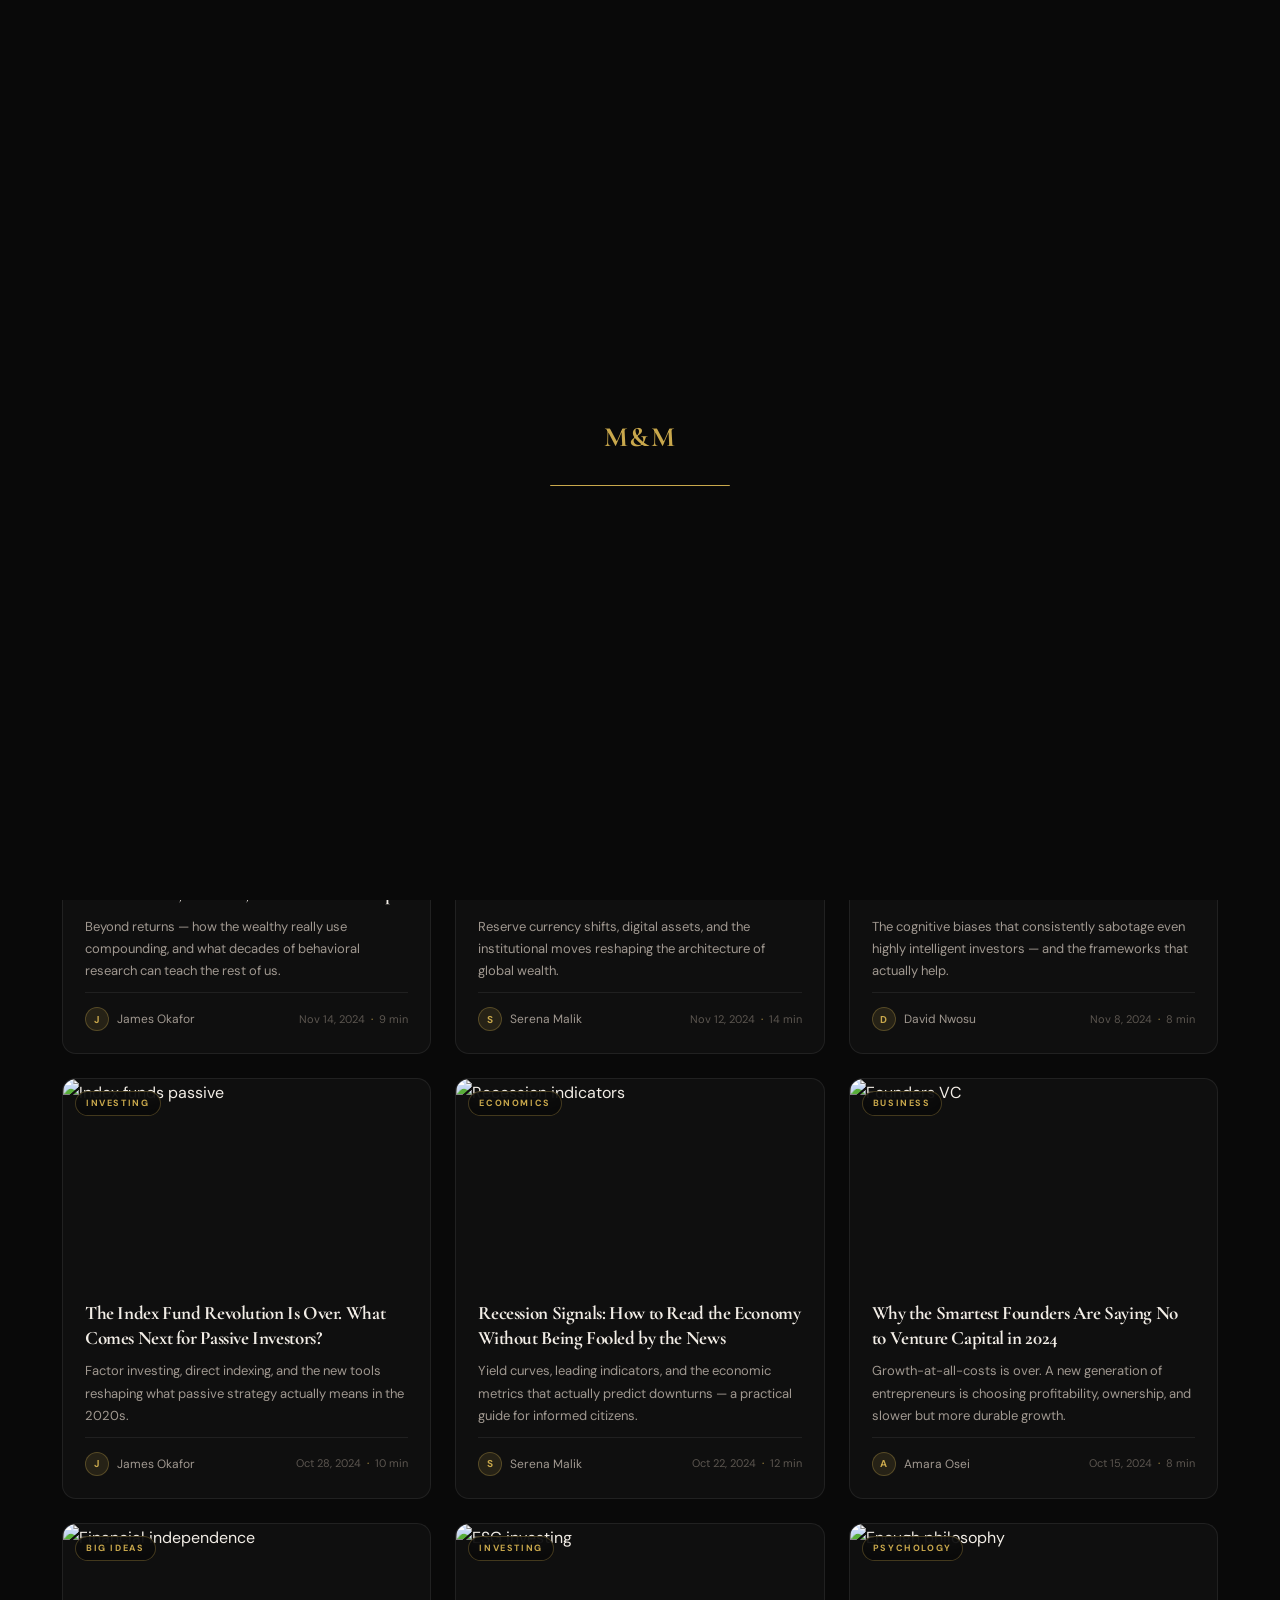
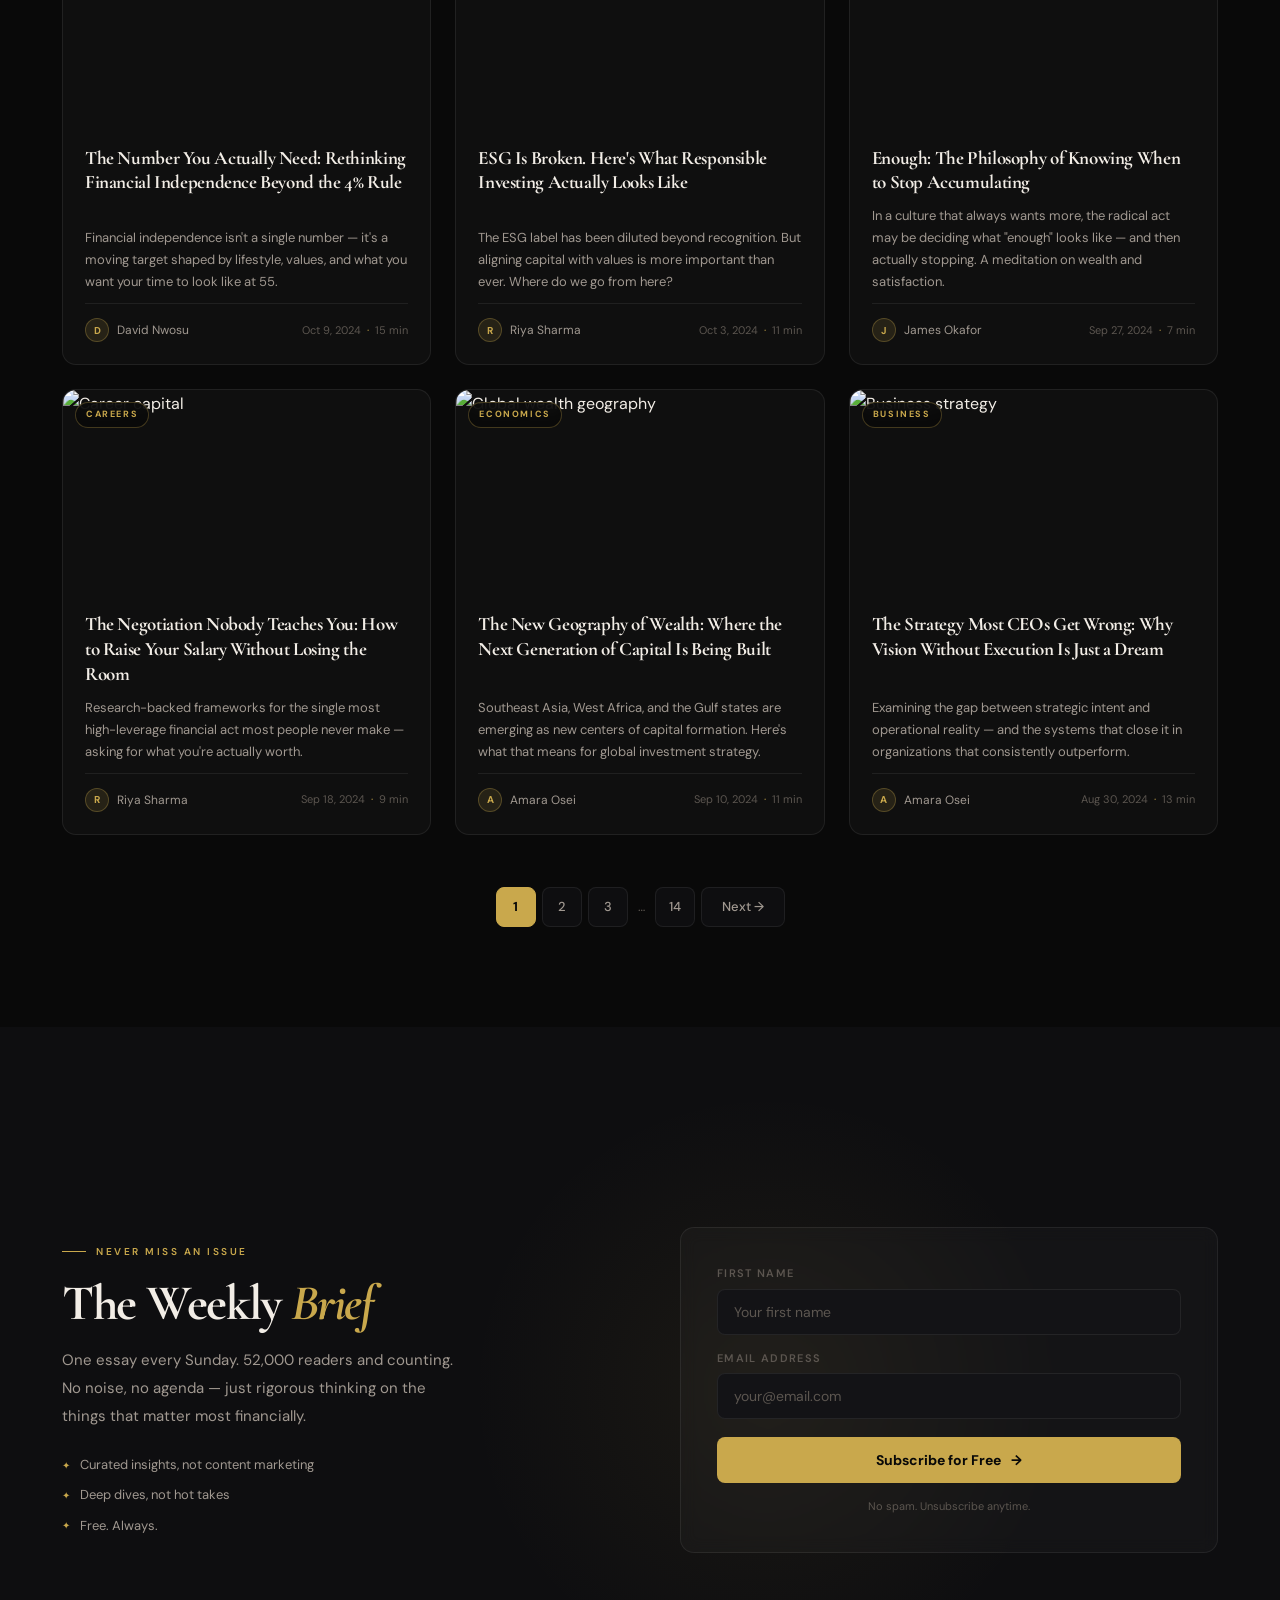
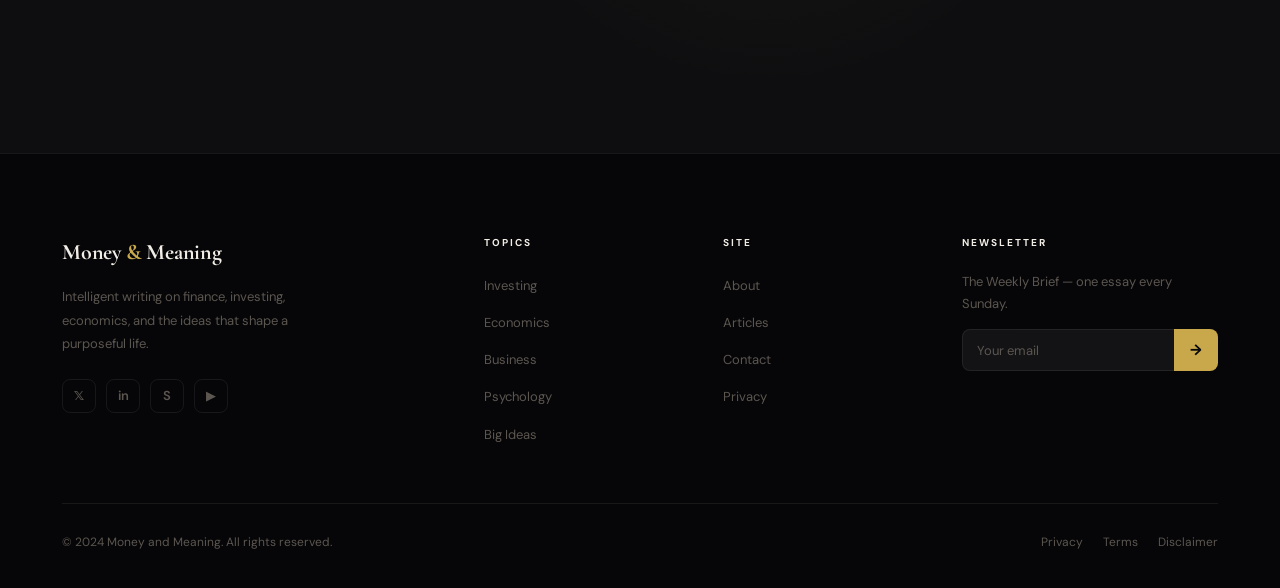
==== articles.html @ 9cf26538 "Add files via upload" ====
<!DOCTYPE html>
<html lang="en">
<head>
  <meta charset="UTF-8"/>
  <meta name="viewport" content="width=device-width,initial-scale=1"/>
  <meta name="description" content="Browse all articles on investing, economics, business psychology, and financial philosophy — Money and Meaning."/>
  <link rel="preconnect" href="https://fonts.googleapis.com"/>
  <link rel="preconnect" href="https://fonts.gstatic.com" crossorigin/>
  <link href="https://fonts.googleapis.com/css2?family=Cormorant+Garamond:ital,wght@0,400;0,600;0,700;1,400;1,600&family=DM+Sans:wght@300;400;500;600&display=swap" rel="stylesheet"/>
  <link rel="stylesheet" href="style.css"/>
  <style>
    /* Reading progress bar */
    #readProgress{position:fixed;top:0;left:0;height:2px;background:var(--gold);z-index:9999;width:0;transition:width .1s}
  </style>
  <title>Articles — Money and Meaning</title>
</head>
<body>

<div id="readProgress"></div>

<div id="loader">
  <div class="loader-logo">M&amp;M</div>
  <div class="loader-bar"><div class="loader-fill"></div></div>
</div>

<header class="navbar" id="navbar">
  <div class="nav-inner">
    <a href="index.html" class="nav-logo">
      <div class="logo-badge">M&amp;M</div>
      <span class="logo-name">Money <span>&amp;</span> Meaning</span>
    </a>
    <nav class="nav-links">
      <a href="index.html"    class="nav-link">Home</a>
      <a href="articles.html" class="nav-link active">Articles</a>
      <a href="about.html"    class="nav-link">About</a>
      <a href="contact.html"  class="nav-link">Contact</a>
    </nav>
    <div class="nav-right">
      <a href="index.html#newsletter" class="btn btn-gold" style="padding:10px 20px;font-size:12px">Subscribe</a>
      <button class="hamburger" id="hamburger" aria-label="Open menu">
        <span></span><span></span><span></span>
      </button>
    </div>
  </div>
</header>

<nav class="mobile-nav" id="mobileNav">
  <a href="index.html">Home</a>
  <a href="articles.html">Articles</a>
  <a href="about.html">About</a>
  <a href="contact.html">Contact</a>
  <a href="index.html#newsletter" class="mobile-cta">Subscribe Free</a>
</nav>

<!-- PAGE HERO -->
<section class="page-hero">
  <div class="page-hero-inner">
    <span class="label">The Archive</span>
    <h1 class="page-hero-title">All Articles</h1>
    <p class="page-hero-sub">300+ essays on finance, investing, economics, and the philosophy of a life well-lived financially. Read deeply. Think clearly.</p>
  </div>
</section>

<!-- FILTER BAR -->
<div class="filter-bar">
  <div class="filter-inner">
    <button class="filter-btn active" data-filter="all">All Topics</button>
    <button class="filter-btn" data-filter="investing">Investing</button>
    <button class="filter-btn" data-filter="economics">Economics</button>
    <button class="filter-btn" data-filter="business">Business</button>
    <button class="filter-btn" data-filter="psychology">Psychology</button>
    <button class="filter-btn" data-filter="big-ideas">Big Ideas</button>
    <button class="filter-btn" data-filter="careers">Careers</button>
  </div>
</div>

<!-- ARTICLES GRID -->
<section class="sec" style="background:var(--bg)">
  <div class="wrap">
    <div class="blog-grid">

      <article class="blog-card reveal" data-cat="investing">
        <div class="blog-card-img">
          <img src="https://images.unsplash.com/photo-1611974789855-9c2a0a7236a3?w=700&q=80" alt="Compounding wealth" loading="lazy"/>
          <span class="blog-card-img-tag">Investing</span>
        </div>
        <div class="blog-card-body">
          <h3 class="blog-card-title">The Compounding Effect Nobody Talks About: Time, Patience, and the Wealth Gap</h3>
          <p class="blog-card-exc">Beyond returns — how the wealthy really use compounding, and what decades of behavioral research can teach the rest of us.</p>
          <div class="blog-card-foot">
            <div class="bc-author"><div class="bc-ava">J</div><span>James Okafor</span></div>
            <div class="bc-meta"><span>Nov 14, 2024</span><span class="bc-dot">·</span><span>9 min</span></div>
          </div>
        </div>
      </article>

      <article class="blog-card reveal reveal-d1" data-cat="economics">
        <div class="blog-card-img">
          <img src="https://images.unsplash.com/photo-1486406146926-c627a92ad1ab?w=700&q=80" alt="Global finance" loading="lazy"/>
          <span class="blog-card-img-tag">Economics</span>
        </div>
        <div class="blog-card-body">
          <h3 class="blog-card-title">The Quiet Restructuring of Global Finance: What Central Banks Won't Tell You</h3>
          <p class="blog-card-exc">Reserve currency shifts, digital assets, and the institutional moves reshaping the architecture of global wealth.</p>
          <div class="blog-card-foot">
            <div class="bc-author"><div class="bc-ava">S</div><span>Serena Malik</span></div>
            <div class="bc-meta"><span>Nov 12, 2024</span><span class="bc-dot">·</span><span>14 min</span></div>
          </div>
        </div>
      </article>

      <article class="blog-card reveal reveal-d2" data-cat="psychology">
        <div class="blog-card-img">
          <img src="https://images.unsplash.com/photo-1551836022-8b2858c9c69b?w=700&q=80" alt="Behavioral finance" loading="lazy"/>
          <span class="blog-card-img-tag">Psychology</span>
        </div>
        <div class="blog-card-body">
          <h3 class="blog-card-title">Why Smart Investors Make Terrible Decisions: Lessons from Behavioral Finance</h3>
          <p class="blog-card-exc">The cognitive biases that consistently sabotage even highly intelligent investors — and the frameworks that actually help.</p>
          <div class="blog-card-foot">
            <div class="bc-author"><div class="bc-ava">D</div><span>David Nwosu</span></div>
            <div class="bc-meta"><span>Nov 8, 2024</span><span class="bc-dot">·</span><span>8 min</span></div>
          </div>
        </div>
      </article>

      <article class="blog-card reveal" data-cat="investing">
        <div class="blog-card-img">
          <img src="https://images.unsplash.com/photo-1590283603385-17ffb3a7f29f?w=700&q=80" alt="Index funds passive" loading="lazy"/>
          <span class="blog-card-img-tag">Investing</span>
        </div>
        <div class="blog-card-body">
          <h3 class="blog-card-title">The Index Fund Revolution Is Over. What Comes Next for Passive Investors?</h3>
          <p class="blog-card-exc">Factor investing, direct indexing, and the new tools reshaping what passive strategy actually means in the 2020s.</p>
          <div class="blog-card-foot">
            <div class="bc-author"><div class="bc-ava">J</div><span>James Okafor</span></div>
            <div class="bc-meta"><span>Oct 28, 2024</span><span class="bc-dot">·</span><span>10 min</span></div>
          </div>
        </div>
      </article>

      <article class="blog-card reveal reveal-d1" data-cat="economics">
        <div class="blog-card-img">
          <img src="https://images.unsplash.com/photo-1526304640581-d334cdbbf45e?w=700&q=80" alt="Recession indicators" loading="lazy"/>
          <span class="blog-card-img-tag">Economics</span>
        </div>
        <div class="blog-card-body">
          <h3 class="blog-card-title">Recession Signals: How to Read the Economy Without Being Fooled by the News</h3>
          <p class="blog-card-exc">Yield curves, leading indicators, and the economic metrics that actually predict downturns — a practical guide for informed citizens.</p>
          <div class="blog-card-foot">
            <div class="bc-author"><div class="bc-ava">S</div><span>Serena Malik</span></div>
            <div class="bc-meta"><span>Oct 22, 2024</span><span class="bc-dot">·</span><span>12 min</span></div>
          </div>
        </div>
      </article>

      <article class="blog-card reveal reveal-d2" data-cat="business">
        <div class="blog-card-img">
          <img src="https://images.unsplash.com/photo-1553877522-43269d4ea984?w=700&q=80" alt="Founders VC" loading="lazy"/>
          <span class="blog-card-img-tag">Business</span>
        </div>
        <div class="blog-card-body">
          <h3 class="blog-card-title">Why the Smartest Founders Are Saying No to Venture Capital in 2024</h3>
          <p class="blog-card-exc">Growth-at-all-costs is over. A new generation of entrepreneurs is choosing profitability, ownership, and slower but more durable growth.</p>
          <div class="blog-card-foot">
            <div class="bc-author"><div class="bc-ava">A</div><span>Amara Osei</span></div>
            <div class="bc-meta"><span>Oct 15, 2024</span><span class="bc-dot">·</span><span>8 min</span></div>
          </div>
        </div>
      </article>

      <article class="blog-card reveal" data-cat="big-ideas">
        <div class="blog-card-img">
          <img src="https://images.unsplash.com/photo-1434030216411-0b793f4b4173?w=700&q=80" alt="Financial independence" loading="lazy"/>
          <span class="blog-card-img-tag">Big Ideas</span>
        </div>
        <div class="blog-card-body">
          <h3 class="blog-card-title">The Number You Actually Need: Rethinking Financial Independence Beyond the 4% Rule</h3>
          <p class="blog-card-exc">Financial independence isn't a single number — it's a moving target shaped by lifestyle, values, and what you want your time to look like at 55.</p>
          <div class="blog-card-foot">
            <div class="bc-author"><div class="bc-ava">D</div><span>David Nwosu</span></div>
            <div class="bc-meta"><span>Oct 9, 2024</span><span class="bc-dot">·</span><span>15 min</span></div>
          </div>
        </div>
      </article>

      <article class="blog-card reveal reveal-d1" data-cat="investing">
        <div class="blog-card-img">
          <img src="https://images.unsplash.com/photo-1542744173-8e7e53415bb0?w=700&q=80" alt="ESG investing" loading="lazy"/>
          <span class="blog-card-img-tag">Investing</span>
        </div>
        <div class="blog-card-body">
          <h3 class="blog-card-title">ESG Is Broken. Here's What Responsible Investing Actually Looks Like</h3>
          <p class="blog-card-exc">The ESG label has been diluted beyond recognition. But aligning capital with values is more important than ever. Where do we go from here?</p>
          <div class="blog-card-foot">
            <div class="bc-author"><div class="bc-ava">R</div><span>Riya Sharma</span></div>
            <div class="bc-meta"><span>Oct 3, 2024</span><span class="bc-dot">·</span><span>11 min</span></div>
          </div>
        </div>
      </article>

      <article class="blog-card reveal reveal-d2" data-cat="psychology">
        <div class="blog-card-img">
          <img src="https://images.unsplash.com/photo-1507003211169-0a1dd7228f2d?w=700&q=80" alt="Enough philosophy" loading="lazy"/>
          <span class="blog-card-img-tag">Psychology</span>
        </div>
        <div class="blog-card-body">
          <h3 class="blog-card-title">Enough: The Philosophy of Knowing When to Stop Accumulating</h3>
          <p class="blog-card-exc">In a culture that always wants more, the radical act may be deciding what "enough" looks like — and then actually stopping. A meditation on wealth and satisfaction.</p>
          <div class="blog-card-foot">
            <div class="bc-author"><div class="bc-ava">J</div><span>James Okafor</span></div>
            <div class="bc-meta"><span>Sep 27, 2024</span><span class="bc-dot">·</span><span>7 min</span></div>
          </div>
        </div>
      </article>

      <article class="blog-card reveal" data-cat="careers">
        <div class="blog-card-img">
          <img src="https://images.unsplash.com/photo-1559136555-9303baea8ebd?w=700&q=80" alt="Career capital" loading="lazy"/>
          <span class="blog-card-img-tag">Careers</span>
        </div>
        <div class="blog-card-body">
          <h3 class="blog-card-title">The Negotiation Nobody Teaches You: How to Raise Your Salary Without Losing the Room</h3>
          <p class="blog-card-exc">Research-backed frameworks for the single most high-leverage financial act most people never make — asking for what you're actually worth.</p>
          <div class="blog-card-foot">
            <div class="bc-author"><div class="bc-ava">R</div><span>Riya Sharma</span></div>
            <div class="bc-meta"><span>Sep 18, 2024</span><span class="bc-dot">·</span><span>9 min</span></div>
          </div>
        </div>
      </article>

      <article class="blog-card reveal reveal-d1" data-cat="economics">
        <div class="blog-card-img">
          <img src="https://images.unsplash.com/photo-1444653614773-995cb1ef9efa?w=700&q=80" alt="Global wealth geography" loading="lazy"/>
          <span class="blog-card-img-tag">Economics</span>
        </div>
        <div class="blog-card-body">
          <h3 class="blog-card-title">The New Geography of Wealth: Where the Next Generation of Capital Is Being Built</h3>
          <p class="blog-card-exc">Southeast Asia, West Africa, and the Gulf states are emerging as new centers of capital formation. Here's what that means for global investment strategy.</p>
          <div class="blog-card-foot">
            <div class="bc-author"><div class="bc-ava">A</div><span>Amara Osei</span></div>
            <div class="bc-meta"><span>Sep 10, 2024</span><span class="bc-dot">·</span><span>11 min</span></div>
          </div>
        </div>
      </article>

      <article class="blog-card reveal reveal-d2" data-cat="business">
        <div class="blog-card-img">
          <img src="https://images.unsplash.com/photo-1507679799987-c73779587ccf?w=700&q=80" alt="Business strategy" loading="lazy"/>
          <span class="blog-card-img-tag">Business</span>
        </div>
        <div class="blog-card-body">
          <h3 class="blog-card-title">The Strategy Most CEOs Get Wrong: Why Vision Without Execution Is Just a Dream</h3>
          <p class="blog-card-exc">Examining the gap between strategic intent and operational reality — and the systems that close it in organizations that consistently outperform.</p>
          <div class="blog-card-foot">
            <div class="bc-author"><div class="bc-ava">A</div><span>Amara Osei</span></div>
            <div class="bc-meta"><span>Aug 30, 2024</span><span class="bc-dot">·</span><span>13 min</span></div>
          </div>
        </div>
      </article>

    </div>

    <!-- PAGINATION -->
    <div class="pagination reveal">
      <button class="pg-btn active">1</button>
      <button class="pg-btn">2</button>
      <button class="pg-btn">3</button>
      <span class="pg-ellipsis">…</span>
      <button class="pg-btn">14</button>
      <button class="pg-btn" style="padding:0 20px">Next →</button>
    </div>
  </div>
</section>

<!-- NEWSLETTER (inline, light version) -->
<section class="newsletter sec" id="newsletter" style="background:var(--bg-1)">
  <div class="nl-inner">
    <div class="nl-left reveal">
      <span class="label">Never Miss an Issue</span>
      <h2 class="nl-title">The Weekly <em>Brief</em></h2>
      <p class="nl-desc">One essay every Sunday. 52,000 readers and counting. No noise, no agenda — just rigorous thinking on the things that matter most financially.</p>
      <ul class="nl-perks">
        <li class="nl-perk">Curated insights, not content marketing</li>
        <li class="nl-perk">Deep dives, not hot takes</li>
        <li class="nl-perk">Free. Always.</li>
      </ul>
    </div>
    <div class="nl-form-box reveal reveal-d2">
      <form class="nl-form" id="nlForm">
        <div class="nl-field">
          <label for="nlName">First Name</label>
          <input type="text" id="nlName" name="name" placeholder="Your first name" required/>
        </div>
        <div class="nl-field">
          <label for="nlEmail">Email Address</label>
          <input type="email" id="nlEmail" name="email" placeholder="your@email.com" required/>
        </div>
        <button type="submit" class="nl-submit"><span>Subscribe for Free</span><span>→</span></button>
        <p class="nl-note">No spam. Unsubscribe anytime.</p>
      </form>
      <div class="nl-success" id="nlSuccess">
        <div class="nl-success-icon">✓</div>
        <h3>You're in.</h3>
        <p>First issue arrives this Sunday morning.</p>
      </div>
    </div>
  </div>
</section>

<footer class="footer">
  <div class="footer-inner">
    <div class="footer-top">
      <div class="footer-brand">
        <a href="index.html" class="f-logo">Money <span>&amp;</span> Meaning</a>
        <p class="f-desc">Intelligent writing on finance, investing, economics, and the ideas that shape a purposeful life.</p>
        <div class="f-social">
          <a href="#" class="soc-btn">𝕏</a>
          <a href="#" class="soc-btn">in</a>
          <a href="#" class="soc-btn">S</a>
          <a href="#" class="soc-btn">▶</a>
        </div>
      </div>
      <div>
        <div class="f-col-title">Topics</div>
        <ul class="f-links">
          <li><a href="articles.html">Investing</a></li>
          <li><a href="articles.html">Economics</a></li>
          <li><a href="articles.html">Business</a></li>
          <li><a href="articles.html">Psychology</a></li>
          <li><a href="articles.html">Big Ideas</a></li>
        </ul>
      </div>
      <div>
        <div class="f-col-title">Site</div>
        <ul class="f-links">
          <li><a href="about.html">About</a></li>
          <li><a href="articles.html">Articles</a></li>
          <li><a href="contact.html">Contact</a></li>
          <li><a href="#">Privacy</a></li>
        </ul>
      </div>
      <div>
        <div class="f-col-title">Newsletter</div>
        <p class="f-nl-desc">The Weekly Brief — one essay every Sunday.</p>
        <div class="f-nl-row">
          <input type="email" class="f-nl-input" placeholder="Your email"/>
          <button type="button" class="f-nl-btn">→</button>
        </div>
      </div>
    </div>
    <div class="footer-bottom">
      <p class="f-copy">© 2024 Money and Meaning. All rights reserved.</p>
      <div class="f-legal">
        <a href="#">Privacy</a><a href="#">Terms</a><a href="#">Disclaimer</a>
      </div>
    </div>
  </div>
</footer>

<script src="script.js"></script>
</body>
</html>
---- style.css ----
/* ============================================================
   MONEY AND MEANING — style.css
   Dark Luxury Finance Editorial Theme
   ============================================================ */

/* ── 1. TOKENS ── */
:root {
  --gold:        #C9A84C;
  --gold-lt:     #E2C87A;
  --gold-dim:    rgba(201,168,76,0.12);
  --gold-glow:   rgba(201,168,76,0.18);
  --gold-border: rgba(201,168,76,0.3);

  --bg:          #090909;
  --bg-1:        #0E0E10;
  --bg-2:        #131316;
  --bg-card:     rgba(255,255,255,0.028);
  --bg-card-h:   rgba(255,255,255,0.052);
  --glass:       rgba(13,13,16,0.75);

  --ink:         #F2EDE6;
  --ink-2:       #A09890;
  --ink-3:       #5C5650;
  --border:      rgba(255,255,255,0.07);
  --border-h:    rgba(201,168,76,0.28);

  --ff-display:  'Cormorant Garamond', Georgia, serif;
  --ff-body:     'DM Sans', system-ui, sans-serif;

  --max:         1220px;
  --r:           8px;
  --r-lg:        14px;
  --ease:        cubic-bezier(.4,0,.2,1);
  --t:           .32s;
}

/* ── 2. RESET ── */
*,*::before,*::after{box-sizing:border-box;margin:0;padding:0}
html{scroll-behavior:smooth;font-size:16px;-webkit-text-size-adjust:100%}
body{font-family:var(--ff-body);background:var(--bg);color:var(--ink);line-height:1.7;overflow-x:hidden;-webkit-font-smoothing:antialiased}
img{display:block;max-width:100%;height:auto}
a{color:inherit;text-decoration:none}
ul{list-style:none}
button,input,textarea,select{font-family:var(--ff-body)}
button{cursor:pointer;border:none;background:none}

/* ── 3. LOADING SCREEN ── */
#loader{
  position:fixed;inset:0;z-index:9999;
  background:var(--bg);
  display:flex;align-items:center;justify-content:center;
  flex-direction:column;gap:24px;
  transition:opacity .6s var(--ease), visibility .6s;
}
#loader.hidden{opacity:0;visibility:hidden;pointer-events:none}
.loader-logo{
  font-family:var(--ff-display);font-size:28px;font-weight:700;
  color:var(--gold);letter-spacing:.05em;
  animation:pulse 1.4s ease-in-out infinite;
}
.loader-bar{
  width:180px;height:1px;background:var(--border);
  border-radius:1px;overflow:hidden;
}
.loader-fill{
  height:100%;background:var(--gold);border-radius:1px;
  animation:loaderFill 1.8s var(--ease) forwards;
}
@keyframes loaderFill{from{width:0}to{width:100%}}
@keyframes pulse{0%,100%{opacity:.6}50%{opacity:1}}

/* ── 4. SCROLLBAR ── */
::-webkit-scrollbar{width:4px}
::-webkit-scrollbar-track{background:var(--bg)}
::-webkit-scrollbar-thumb{background:var(--gold-border);border-radius:2px}

/* ── 5. UTILITIES ── */
.wrap{max-width:var(--max);margin:0 auto;padding:0 32px}
.sec{padding:100px 0}
.sec-sm{padding:72px 0}

.label{
  font-size:10px;font-weight:600;letter-spacing:.25em;text-transform:uppercase;
  color:var(--gold);display:inline-flex;align-items:center;gap:10px;
}
.label::before{content:'';width:24px;height:1px;background:var(--gold)}

.headline{
  font-family:var(--ff-display);
  font-size:clamp(36px,5vw,62px);
  font-weight:700;line-height:1.06;letter-spacing:-.02em;
  color:var(--ink);
}
.headline em{color:var(--gold);font-style:italic}

.sub{font-size:clamp(15px,1.6vw,17px);line-height:1.8;color:var(--ink-2);max-width:520px}

/* Buttons */
.btn{
  display:inline-flex;align-items:center;gap:8px;
  padding:12px 26px;border-radius:var(--r);
  font-size:13px;font-weight:600;letter-spacing:.04em;
  transition:all var(--t) var(--ease);
}
.btn-gold{background:var(--gold);color:#080808}
.btn-gold:hover{background:var(--gold-lt);transform:translateY(-2px);box-shadow:0 10px 40px rgba(201,168,76,.25)}
.btn-outline{border:1px solid var(--border-h);color:var(--gold)}
.btn-outline:hover{background:var(--gold-dim);border-color:var(--gold)}
.btn-ghost{color:var(--ink-2);border:1px solid var(--border)}
.btn-ghost:hover{border-color:var(--border-h);color:var(--ink)}

/* Section head */
.sec-head{display:flex;align-items:flex-end;justify-content:space-between;margin-bottom:56px;gap:20px;flex-wrap:wrap}
.sec-head-left{display:flex;flex-direction:column;gap:12px}

/* Reveal animation */
.reveal{opacity:0;transform:translateY(30px);transition:opacity .75s var(--ease),transform .75s var(--ease)}
.reveal.in{opacity:1;transform:none}
.reveal-d1{transition-delay:.1s}
.reveal-d2{transition-delay:.2s}
.reveal-d3{transition-delay:.3s}
.reveal-d4{transition-delay:.4s}

/* Divider */
.divider{height:1px;background:var(--border)}
.divider-gold{height:1px;background:linear-gradient(90deg,transparent,var(--gold-border),transparent)}

/* Tag pill */
.tag{
  display:inline-block;padding:4px 12px;border-radius:100px;
  font-size:10px;font-weight:600;letter-spacing:.12em;text-transform:uppercase;
  color:var(--gold);border:1px solid var(--gold-border);background:var(--gold-dim);
}

/* ── 6. NOISE OVERLAY ── */
body::before{
  content:'';position:fixed;inset:0;z-index:0;pointer-events:none;
  background-image:url("data:image/svg+xml,%3Csvg viewBox='0 0 256 256' xmlns='http://www.w3.org/2000/svg'%3E%3Cfilter id='n'%3E%3CfeTurbulence type='fractalNoise' baseFrequency='.9' numOctaves='4' stitchTiles='stitch'/%3E%3C/filter%3E%3Crect width='100%25' height='100%25' filter='url(%23n)' opacity='.035'/%3E%3C/svg%3E");
  background-size:200px 200px;opacity:.4;
}

/* ── 7. NAVBAR ── */
.navbar{
  position:fixed;top:0;left:0;width:100%;z-index:900;
  padding:20px 0;
  transition:all var(--t) var(--ease);
}
.navbar.scrolled{
  background:var(--glass);backdrop-filter:blur(22px);-webkit-backdrop-filter:blur(22px);
  border-bottom:1px solid var(--border);padding:14px 0;
  box-shadow:0 4px 48px rgba(0,0,0,.6);
}
.nav-inner{
  max-width:var(--max);margin:0 auto;padding:0 32px;
  display:flex;align-items:center;justify-content:space-between;gap:24px;
}
.nav-logo{display:flex;align-items:center;gap:11px;flex-shrink:0}
.logo-badge{
  width:34px;height:34px;background:var(--gold);border-radius:6px;
  display:flex;align-items:center;justify-content:center;
  font-family:var(--ff-display);font-size:14px;font-weight:700;color:#080808;
  flex-shrink:0;letter-spacing:-.03em;
}
.logo-name{
  font-family:var(--ff-display);font-size:18px;font-weight:700;
  color:var(--ink);letter-spacing:-.01em;
}
.logo-name span{color:var(--gold)}
.nav-links{display:flex;align-items:center;gap:28px}
.nav-link{
  font-size:13px;font-weight:500;color:var(--ink-2);
  position:relative;padding-bottom:3px;
  transition:color var(--t);
}
.nav-link::after{
  content:'';position:absolute;bottom:0;left:0;width:0;height:1px;
  background:var(--gold);transition:width var(--t) var(--ease);
}
.nav-link:hover,.nav-link.active{color:var(--ink)}
.nav-link:hover::after,.nav-link.active::after{width:100%}
.nav-right{display:flex;align-items:center;gap:14px}

/* Hamburger */
.hamburger{display:none;flex-direction:column;gap:5px;padding:4px;z-index:10}
.hamburger span{display:block;width:22px;height:1.5px;background:var(--ink);border-radius:2px;transition:all var(--t) var(--ease)}
.hamburger.open span:nth-child(1){transform:rotate(45deg) translate(4.5px,4.5px)}
.hamburger.open span:nth-child(2){opacity:0;transform:scaleX(0)}
.hamburger.open span:nth-child(3){transform:rotate(-45deg) translate(4.5px,-4.5px)}

/* Mobile menu */
.mobile-nav{
  display:none;position:fixed;inset:0;z-index:850;
  background:rgba(9,9,9,.98);backdrop-filter:blur(20px);
  flex-direction:column;align-items:center;justify-content:center;
  gap:8px;
}
.mobile-nav.open{display:flex}
.mobile-nav a{
  font-family:var(--ff-display);font-size:36px;font-weight:700;
  color:var(--ink-2);transition:color var(--t);padding:8px 0;
}
.mobile-nav a:hover{color:var(--gold)}
.mobile-nav .mobile-cta{
  margin-top:24px;font-family:var(--ff-body);font-size:14px;
  background:var(--gold);color:#080808;padding:12px 32px;border-radius:var(--r);
  font-weight:600;
}

/* ── 8. HERO ── */
.hero{
  min-height:100vh;display:flex;align-items:center;
  position:relative;overflow:hidden;padding-top:80px;
}
.hero-bg{
  position:absolute;inset:0;z-index:0;
  background:
    radial-gradient(ellipse 80% 60% at 60% 40%, rgba(201,168,76,.06) 0%, transparent 65%),
    radial-gradient(ellipse 50% 80% at 10% 80%, rgba(201,168,76,.04) 0%, transparent 60%),
    var(--bg);
}
.hero-grid{
  position:absolute;inset:0;
  background-image:linear-gradient(rgba(255,255,255,.018) 1px,transparent 1px),linear-gradient(90deg,rgba(255,255,255,.018) 1px,transparent 1px);
  background-size:56px 56px;
  mask-image:radial-gradient(ellipse 80% 80% at 50% 50%,black 40%,transparent 100%);
}
.hero-inner{
  position:relative;z-index:1;
  max-width:var(--max);margin:0 auto;padding:80px 32px;
  display:grid;grid-template-columns:1fr 1fr;gap:72px;align-items:center;width:100%;
}
.hero-eyebrow{margin-bottom:20px}
.hero-title{
  font-family:var(--ff-display);
  font-size:clamp(48px,6.5vw,88px);
  font-weight:700;line-height:1.0;letter-spacing:-.03em;color:var(--ink);
  margin-bottom:24px;
}
.hero-title em{color:var(--gold);font-style:italic}
.hero-desc{font-size:clamp(15px,1.6vw,18px);line-height:1.85;color:var(--ink-2);margin-bottom:40px;max-width:460px}
.hero-cta{display:flex;gap:14px;flex-wrap:wrap;margin-bottom:52px}

.hero-stats{display:flex;gap:36px;padding-top:32px;border-top:1px solid var(--border)}
.h-stat .num{font-family:var(--ff-display);font-size:32px;font-weight:700;color:var(--gold);line-height:1}
.h-stat .unit{font-size:13px;color:var(--ink-3);letter-spacing:.04em}

/* Hero card */
.hero-card-wrap{position:relative}
.hero-card-wrap::before{
  content:'';position:absolute;inset:-1px;border-radius:calc(var(--r-lg) + 1px);
  background:linear-gradient(135deg,var(--gold-border),transparent 50%,transparent 70%,var(--gold-border));
  z-index:0;
}
.hero-card{
  position:relative;z-index:1;
  background:var(--bg-1);border-radius:var(--r-lg);overflow:hidden;
  box-shadow:0 40px 100px rgba(0,0,0,.6);
}
.hero-card-img{position:relative;overflow:hidden}
.hero-card-img img{width:100%;height:280px;object-fit:cover;transition:transform .6s var(--ease)}
.hero-card:hover .hero-card-img img{transform:scale(1.05)}
.hero-card-img-overlay{
  position:absolute;inset:0;
  background:linear-gradient(to top,rgba(14,14,16,1) 0%,transparent 60%);
}
.hero-card-badge{
  position:absolute;top:16px;left:16px;
  font-size:10px;font-weight:700;letter-spacing:.15em;text-transform:uppercase;
  color:#080808;background:var(--gold);padding:5px 12px;border-radius:100px;
}
.hero-card-body{padding:24px}
.hero-card-cat{font-size:10px;font-weight:600;letter-spacing:.18em;text-transform:uppercase;color:var(--gold);margin-bottom:10px}
.hero-card-title{
  font-family:var(--ff-display);font-size:22px;font-weight:700;
  line-height:1.25;color:var(--ink);margin-bottom:12px;letter-spacing:-.02em;
  transition:color var(--t);
}
.hero-card:hover .hero-card-title{color:var(--gold-lt)}
.hero-card-meta{display:flex;align-items:center;gap:10px;font-size:12px;color:var(--ink-3)}
.meta-dot{color:var(--gold)}

/* Scroll indicator */
.scroll-cue{
  position:absolute;bottom:36px;left:50%;transform:translateX(-50%);
  display:flex;flex-direction:column;align-items:center;gap:8px;z-index:2;
}
.scroll-cue span{font-size:9px;letter-spacing:.2em;text-transform:uppercase;color:var(--ink-3)}
.scroll-line{width:1px;height:44px;background:linear-gradient(to bottom,var(--gold),transparent);animation:scrollPulse 2s ease-in-out infinite}
@keyframes scrollPulse{0%,100%{opacity:.3}50%{opacity:1}}

/* ── 9. TICKER ── */
.ticker{background:var(--gold);overflow:hidden;padding:10px 0;white-space:nowrap}
.ticker-track{display:inline-flex;gap:0;animation:tick 28s linear infinite}
.ticker-item{font-size:11px;font-weight:600;letter-spacing:.18em;text-transform:uppercase;color:#080808;padding:0 48px}
.ticker-item::before{content:'◆  '}
@keyframes tick{from{transform:translateX(0)}to{transform:translateX(-50%)}}

/* ── 10. STATS BAR ── */
.stats-bar{background:var(--bg-1);border-top:1px solid var(--border);border-bottom:1px solid var(--border)}
.stats-inner{
  max-width:var(--max);margin:0 auto;padding:48px 32px;
  display:grid;grid-template-columns:repeat(4,1fr);
  divide-by:1px solid var(--border);
}
.stat-item{
  text-align:center;padding:16px 24px;
  border-right:1px solid var(--border);
}
.stat-item:last-child{border-right:none}
.stat-num{
  font-family:var(--ff-display);font-size:clamp(32px,4vw,52px);font-weight:700;
  color:var(--gold);line-height:1;display:block;margin-bottom:8px;
}
.stat-label{font-size:11px;font-weight:500;letter-spacing:.14em;text-transform:uppercase;color:var(--ink-3)}

/* ── 11. FEATURED ── */
.featured{background:var(--bg)}

.feat-grid{
  display:grid;
  grid-template-columns:1.4fr 1fr;
  grid-template-rows:auto auto;
  gap:2px;
}
.feat-card{
  background:var(--bg-1);overflow:hidden;cursor:pointer;
  transition:background var(--t) var(--ease);position:relative;
}
.feat-card:hover{background:var(--bg-2)}

.feat-card-main{grid-row:span 2}
.feat-card-main .feat-img img{height:420px}

.feat-img{overflow:hidden;position:relative}
.feat-img img{width:100%;height:220px;object-fit:cover;transition:transform .55s var(--ease);display:block}
.feat-card:hover .feat-img img{transform:scale(1.04)}
.feat-img-overlay{position:absolute;inset:0;background:linear-gradient(to top,rgba(14,14,16,.95) 0%,rgba(14,14,16,.1) 55%,transparent 100%)}

.feat-badge{
  position:absolute;top:14px;left:14px;z-index:2;
  font-size:9px;font-weight:700;letter-spacing:.18em;text-transform:uppercase;
  color:#080808;background:var(--gold);padding:4px 10px;border-radius:100px;
}

.feat-body{padding:26px}
.feat-cat{font-size:10px;font-weight:600;letter-spacing:.2em;text-transform:uppercase;color:var(--gold);margin-bottom:10px;display:block}
.feat-title{
  font-family:var(--ff-display);font-weight:700;color:var(--ink);
  letter-spacing:-.02em;line-height:1.22;transition:color var(--t);margin-bottom:10px;
}
.feat-title-lg{font-size:clamp(22px,2.5vw,30px)}
.feat-title-sm{font-size:clamp(17px,2vw,20px)}
.feat-card:hover .feat-title{color:var(--gold-lt)}
.feat-excerpt{font-size:14px;line-height:1.75;color:var(--ink-2);margin-bottom:18px}
.feat-meta{display:flex;align-items:center;gap:10px;font-size:12px;color:var(--ink-3);flex-wrap:wrap}
.feat-author{display:flex;align-items:center;gap:8px;color:var(--ink-2)}
.feat-ava{
  width:26px;height:26px;border-radius:50%;
  border:1px solid var(--gold-border);overflow:hidden;flex-shrink:0;
}
.feat-ava img{width:100%;height:100%;object-fit:cover}
.feat-read{
  display:inline-flex;align-items:center;gap:6px;
  font-size:12px;font-weight:600;color:var(--gold);
  border-bottom:1px solid transparent;
  transition:border-color var(--t);margin-top:12px;
}
.feat-read:hover{border-bottom-color:var(--gold)}

/* Stack column */
.feat-stack{display:flex;flex-direction:column;gap:2px}

/* ── 12. CATEGORIES ── */
.categories{background:var(--bg-1)}
.cat-grid{display:grid;grid-template-columns:repeat(3,1fr);gap:16px}
.cat-card{
  background:var(--bg-card);border:1px solid var(--border);border-radius:var(--r-lg);
  padding:28px;display:flex;flex-direction:column;gap:14px;
  transition:all var(--t) var(--ease);cursor:pointer;text-decoration:none;color:inherit;
  position:relative;overflow:hidden;
}
.cat-card::before{
  content:'';position:absolute;inset:0;border-radius:var(--r-lg);
  background:radial-gradient(circle at 20% 80%,var(--gold-glow) 0%,transparent 60%);
  opacity:0;transition:opacity var(--t);
}
.cat-card:hover{border-color:var(--border-h);transform:translateY(-4px);box-shadow:0 20px 60px rgba(0,0,0,.4)}
.cat-card:hover::before{opacity:1}
.cat-icon{font-size:32px;line-height:1}
.cat-name{font-family:var(--ff-display);font-size:22px;font-weight:700;color:var(--ink);letter-spacing:-.02em}
.cat-desc{font-size:13px;line-height:1.7;color:var(--ink-2);flex:1}
.cat-footer{display:flex;align-items:center;justify-content:space-between;margin-top:8px}
.cat-count{font-size:11px;font-weight:600;letter-spacing:.12em;text-transform:uppercase;color:var(--gold)}
.cat-arrow{font-size:18px;color:var(--ink-3);transition:all var(--t)}
.cat-card:hover .cat-arrow{color:var(--gold);transform:translateX(4px)}

/* ── 13. BLOG GRID ── */
.articles{background:var(--bg)}
.blog-grid{display:grid;grid-template-columns:repeat(3,1fr);gap:24px}

.blog-card{
  background:var(--bg-card);border:1px solid var(--border);border-radius:var(--r-lg);
  overflow:hidden;display:flex;flex-direction:column;
  transition:all var(--t) var(--ease);cursor:pointer;
}
.blog-card:hover{border-color:var(--border-h);transform:translateY(-5px);box-shadow:0 24px 72px rgba(0,0,0,.45)}
.blog-card-img{overflow:hidden;position:relative}
.blog-card-img img{width:100%;height:200px;object-fit:cover;transition:transform .55s var(--ease)}
.blog-card:hover .blog-card-img img{transform:scale(1.06)}
.blog-card-img-tag{
  position:absolute;top:12px;left:12px;
  font-size:9px;font-weight:700;letter-spacing:.18em;text-transform:uppercase;
  color:var(--gold);background:rgba(9,9,9,.85);backdrop-filter:blur(8px);
  padding:4px 10px;border-radius:100px;border:1px solid var(--gold-border);
}
.blog-card-body{padding:22px;flex:1;display:flex;flex-direction:column;gap:10px}
.blog-card-title{
  font-family:var(--ff-display);font-size:19px;font-weight:700;
  line-height:1.3;color:var(--ink);letter-spacing:-.02em;flex:1;
  transition:color var(--t);
}
.blog-card:hover .blog-card-title{color:var(--gold-lt)}
.blog-card-exc{font-size:13px;line-height:1.7;color:var(--ink-2)}
.blog-card-foot{
  display:flex;align-items:center;justify-content:space-between;
  padding-top:14px;border-top:1px solid var(--border);margin-top:auto;
}
.bc-author{display:flex;align-items:center;gap:8px;font-size:12px;color:var(--ink-2)}
.bc-ava{
  width:24px;height:24px;border-radius:50%;
  background:var(--gold-dim);border:1px solid var(--gold-border);
  display:flex;align-items:center;justify-content:center;
  font-size:10px;font-weight:700;color:var(--gold);
}
.bc-meta{display:flex;align-items:center;gap:6px;font-size:11px;color:var(--ink-3)}
.bc-dot{color:var(--gold)}

.load-more{text-align:center;margin-top:52px}

/* ── 14. PHILOSOPHY ── */
.philosophy{
  background:var(--bg-1);
  border-top:1px solid var(--border);border-bottom:1px solid var(--border);
}
.phil-inner{
  max-width:760px;margin:0 auto;padding:100px 32px;
  text-align:center;display:flex;flex-direction:column;align-items:center;gap:20px;
}
.phil-ornament{font-size:48px;color:var(--gold);opacity:.4;font-family:var(--ff-display);line-height:1}
.phil-quote{
  font-family:var(--ff-display);
  font-size:clamp(22px,2.8vw,34px);
  font-style:italic;font-weight:400;
  color:var(--ink);line-height:1.5;letter-spacing:-.02em;
}
.phil-cite{font-size:12px;font-weight:600;letter-spacing:.18em;text-transform:uppercase;color:var(--gold)}

/* ── 15. NEWSLETTER ── */
.newsletter{
  background:var(--bg);position:relative;overflow:hidden;
}
.newsletter::before{
  content:'';position:absolute;
  width:600px;height:600px;border-radius:50%;
  top:50%;left:60%;transform:translate(-50%,-50%);
  background:radial-gradient(circle,rgba(201,168,76,.07) 0%,transparent 70%);
  pointer-events:none;
}
.nl-inner{
  max-width:var(--max);margin:0 auto;padding:100px 32px;
  display:grid;grid-template-columns:1fr 1fr;gap:80px;align-items:center;
  position:relative;
}
.nl-left{display:flex;flex-direction:column;gap:16px}
.nl-title{
  font-family:var(--ff-display);
  font-size:clamp(30px,4vw,50px);font-weight:700;
  line-height:1.1;letter-spacing:-.03em;color:var(--ink);
}
.nl-title em{color:var(--gold);font-style:italic}
.nl-desc{font-size:15px;line-height:1.85;color:var(--ink-2);max-width:400px}
.nl-perks{display:flex;flex-direction:column;gap:8px;margin-top:8px}
.nl-perk{font-size:13px;color:var(--ink-2);display:flex;align-items:center;gap:10px}
.nl-perk::before{content:'✦';color:var(--gold);font-size:10px;flex-shrink:0}

.nl-form-box{
  background:var(--bg-card);border:1px solid var(--border);border-radius:var(--r-lg);
  padding:36px;backdrop-filter:blur(8px);
}
.nl-form{display:flex;flex-direction:column;gap:14px}
.nl-field{display:flex;flex-direction:column;gap:6px}
.nl-field label{font-size:11px;font-weight:600;letter-spacing:.12em;text-transform:uppercase;color:var(--ink-3)}
.nl-field input{
  background:var(--bg-2);border:1px solid var(--border);border-radius:var(--r);
  padding:13px 16px;font-size:14px;color:var(--ink);outline:none;
  transition:border-color var(--t) var(--ease);
}
.nl-field input::placeholder{color:var(--ink-3)}
.nl-field input:focus{border-color:var(--gold);box-shadow:0 0 0 3px var(--gold-dim)}
.nl-submit{
  display:flex;align-items:center;justify-content:center;gap:10px;
  padding:14px 24px;background:var(--gold);color:#080808;
  border:none;border-radius:var(--r);font-size:14px;font-weight:700;
  cursor:pointer;transition:all var(--t) var(--ease);margin-top:4px;
}
.nl-submit:hover{background:var(--gold-lt);transform:translateY(-2px);box-shadow:0 12px 40px rgba(201,168,76,.3)}
.nl-note{font-size:11px;text-align:center;color:var(--ink-3)}
.nl-success{
  display:none;text-align:center;padding:40px;
  border:1px solid var(--gold-border);border-radius:var(--r-lg);
  background:var(--gold-dim);
}
.nl-success-icon{
  width:52px;height:52px;border-radius:50%;
  background:var(--gold-dim);border:1px solid var(--gold);
  display:flex;align-items:center;justify-content:center;
  font-size:20px;color:var(--gold);margin:0 auto 14px;
}
.nl-success h3{font-family:var(--ff-display);font-size:26px;color:var(--ink);margin-bottom:8px}
.nl-success p{font-size:14px;color:var(--ink-2)}

/* ── 16. FOOTER ── */
.footer{background:#060608;border-top:1px solid var(--border)}
.footer-inner{max-width:var(--max);margin:0 auto;padding:80px 32px 36px}
.footer-top{
  display:grid;grid-template-columns:2fr 1fr 1fr 1.4fr;gap:56px;
  padding-bottom:56px;border-bottom:1px solid var(--border);margin-bottom:28px;
}
.footer-brand{}
.f-logo{
  font-family:var(--ff-display);font-size:22px;font-weight:700;
  color:var(--ink);letter-spacing:-.01em;display:block;margin-bottom:14px;
}
.f-logo span{color:var(--gold)}
.f-desc{font-size:13px;line-height:1.8;color:var(--ink-3);max-width:270px;margin-bottom:24px}
.f-social{display:flex;gap:10px}
.soc-btn{
  width:34px;height:34px;border:1px solid var(--border);border-radius:var(--r);
  display:flex;align-items:center;justify-content:center;
  font-size:13px;color:var(--ink-3);font-weight:600;
  transition:all var(--t);
}
.soc-btn:hover{border-color:var(--gold);color:var(--gold);transform:translateY(-2px)}
.f-col-title{
  font-size:10px;font-weight:700;letter-spacing:.2em;text-transform:uppercase;
  color:var(--ink);margin-bottom:20px;
}
.f-links{display:flex;flex-direction:column;gap:10px}
.f-links a{font-size:13px;color:var(--ink-3);transition:color var(--t)}
.f-links a:hover{color:var(--gold)}
.f-nl-desc{font-size:13px;color:var(--ink-3);line-height:1.7;margin-bottom:14px}
.f-nl-row{display:flex;gap:0}
.f-nl-input{
  flex:1;background:var(--bg-2);border:1px solid var(--border);
  border-right:none;border-radius:var(--r) 0 0 var(--r);
  padding:11px 14px;font-size:13px;color:var(--ink);outline:none;
  transition:border-color var(--t);
}
.f-nl-input:focus{border-color:var(--gold)}
.f-nl-input::placeholder{color:var(--ink-3)}
.f-nl-btn{
  background:var(--gold);color:#080808;border:none;
  padding:11px 16px;font-size:15px;font-weight:700;
  border-radius:0 var(--r) var(--r) 0;cursor:pointer;
  transition:background var(--t);
}
.f-nl-btn:hover{background:var(--gold-lt)}
.footer-bottom{
  display:flex;align-items:center;justify-content:space-between;
  gap:16px;flex-wrap:wrap;
}
.f-copy{font-size:12px;color:var(--ink-3)}
.f-legal{display:flex;gap:20px}
.f-legal a{font-size:12px;color:var(--ink-3);transition:color var(--t)}
.f-legal a:hover{color:var(--gold)}

/* ── 17. PAGE HERO (inner pages) ── */
.page-hero{
  padding:160px 32px 80px;
  background:var(--bg);
  position:relative;overflow:hidden;
  border-bottom:1px solid var(--border);
}
.page-hero::before{
  content:'';position:absolute;inset:0;
  background-image:linear-gradient(rgba(255,255,255,.016) 1px,transparent 1px),linear-gradient(90deg,rgba(255,255,255,.016) 1px,transparent 1px);
  background-size:56px 56px;
  mask-image:radial-gradient(ellipse 90% 90% at 50% 50%,black 30%,transparent 100%);
}
.page-hero::after{
  content:'';position:absolute;
  width:500px;height:500px;border-radius:50%;
  top:50%;left:30%;transform:translate(-50%,-50%);
  background:radial-gradient(circle,rgba(201,168,76,.06) 0%,transparent 70%);
  pointer-events:none;
}
.page-hero-inner{max-width:var(--max);margin:0 auto;position:relative;z-index:1}
.page-hero-title{
  font-family:var(--ff-display);font-size:clamp(40px,7vw,84px);
  font-weight:700;line-height:1.02;letter-spacing:-.04em;color:var(--ink);
  margin:12px 0 18px;
}
.page-hero-sub{font-size:clamp(15px,1.7vw,19px);line-height:1.8;color:var(--ink-2);max-width:560px}

/* ── 18. FILTER BAR (articles page) ── */
.filter-bar{
  background:var(--bg-1);border-bottom:1px solid var(--border);
  position:sticky;top:68px;z-index:100;
}
.filter-inner{
  max-width:var(--max);margin:0 auto;padding:0 32px;
  display:flex;gap:2px;overflow-x:auto;scrollbar-width:none;
}
.filter-inner::-webkit-scrollbar{display:none}
.filter-btn{
  padding:14px 18px;font-size:12px;font-weight:600;letter-spacing:.08em;
  color:var(--ink-3);background:none;border:none;border-bottom:2px solid transparent;
  cursor:pointer;white-space:nowrap;font-family:var(--ff-body);
  transition:all var(--t) var(--ease);
}
.filter-btn:hover{color:var(--ink)}
.filter-btn.active{color:var(--gold);border-bottom-color:var(--gold)}

/* ── 19. ABOUT PAGE EXTRAS ── */
.about-grid{display:grid;grid-template-columns:1fr 1fr;gap:72px;align-items:center}
.about-img-wrap{position:relative}
.about-img-wrap img{width:100%;border-radius:var(--r-lg);box-shadow:0 40px 100px rgba(0,0,0,.6)}
.about-img-wrap::before{
  content:'';position:absolute;inset:-1px;border-radius:calc(var(--r-lg)+1px);
  background:linear-gradient(135deg,var(--gold-border),transparent 60%);z-index:-1;
}
.about-text{display:flex;flex-direction:column;gap:18px}
.about-text p{font-size:clamp(14px,1.5vw,16px);line-height:1.9;color:var(--ink-2)}
.about-text p:first-of-type{
  font-family:var(--ff-display);font-size:clamp(18px,2.2vw,24px);
  color:var(--ink);font-style:italic;line-height:1.55;
}

.values-grid{display:grid;grid-template-columns:repeat(2,1fr);gap:16px}
.value-card{
  background:var(--bg-card);border:1px solid var(--border);border-radius:var(--r-lg);
  padding:26px;transition:all var(--t) var(--ease);
}
.value-card:hover{border-color:var(--border-h);transform:translateY(-3px)}
.value-icon{font-size:24px;margin-bottom:12px}
.value-name{font-family:var(--ff-display);font-size:18px;font-weight:700;color:var(--ink);margin-bottom:8px}
.value-desc{font-size:13px;line-height:1.7;color:var(--ink-2)}

.team-grid{display:grid;grid-template-columns:repeat(4,1fr);gap:20px}
.team-card{
  background:var(--bg-card);border:1px solid var(--border);border-radius:var(--r-lg);
  padding:26px 20px;text-align:center;transition:all var(--t) var(--ease);
}
.team-card:hover{border-color:var(--border-h);transform:translateY(-4px)}
.team-ava{
  width:72px;height:72px;border-radius:50%;
  border:2px solid var(--gold-border);overflow:hidden;margin:0 auto 14px;
}
.team-ava img{width:100%;height:100%;object-fit:cover}
.team-name{font-family:var(--ff-display);font-size:18px;font-weight:700;color:var(--ink);margin-bottom:4px}
.team-role{font-size:10px;font-weight:600;letter-spacing:.15em;text-transform:uppercase;color:var(--gold);display:block;margin-bottom:10px}
.team-bio{font-size:12px;line-height:1.7;color:var(--ink-2)}

/* ── 20. CONTACT PAGE ── */
.contact-grid{display:grid;grid-template-columns:1fr 1.2fr;gap:72px;align-items:start}
.contact-info{display:flex;flex-direction:column;gap:20px}
.c-option{
  display:flex;gap:16px;padding:20px;
  background:var(--bg-card);border:1px solid var(--border);border-radius:var(--r-lg);
  transition:border-color var(--t);
}
.c-option:hover{border-color:var(--border-h)}
.c-opt-icon{font-size:22px;flex-shrink:0;margin-top:2px}
.c-opt-title{font-family:var(--ff-display);font-size:17px;font-weight:700;color:var(--ink);margin-bottom:5px}
.c-opt-desc{font-size:13px;line-height:1.65;color:var(--ink-2)}

.contact-form-box{
  background:var(--bg-card);border:1px solid var(--border);border-radius:var(--r-lg);
  padding:36px;backdrop-filter:blur(8px);
}
.cf{display:flex;flex-direction:column;gap:16px}
.cf-row{display:grid;grid-template-columns:1fr 1fr;gap:16px}
.cf-field{display:flex;flex-direction:column;gap:6px}
.cf-field label{font-size:11px;font-weight:600;letter-spacing:.12em;text-transform:uppercase;color:var(--ink-3)}
.cf-field input,.cf-field select,.cf-field textarea{
  background:var(--bg-2);border:1px solid var(--border);border-radius:var(--r);
  padding:13px 16px;font-size:14px;color:var(--ink);outline:none;width:100%;
  transition:border-color var(--t);font-family:var(--ff-body);
}
.cf-field input:focus,.cf-field select:focus,.cf-field textarea:focus{border-color:var(--gold);box-shadow:0 0 0 3px var(--gold-dim)}
.cf-field input::placeholder,.cf-field textarea::placeholder{color:var(--ink-3)}
.cf-field select{cursor:pointer;appearance:none;background-image:url("data:image/svg+xml,%3Csvg xmlns='http://www.w3.org/2000/svg' width='12' height='8' viewBox='0 0 12 8'%3E%3Cpath d='M1 1l5 5 5-5' stroke='%235C5650' fill='none' stroke-width='1.5' stroke-linecap='round'/%3E%3C/svg%3E");background-repeat:no-repeat;background-position:right 14px center}
.cf-field select option{background:#0E0E10;color:var(--ink)}
.cf-field textarea{resize:vertical;min-height:130px}
.cf-submit{
  width:100%;padding:15px 24px;background:var(--gold);color:#080808;
  font-size:14px;font-weight:700;border-radius:var(--r);border:none;
  cursor:pointer;transition:all var(--t);display:flex;align-items:center;justify-content:center;gap:8px;
  font-family:var(--ff-body);
}
.cf-submit:hover{background:var(--gold-lt);transform:translateY(-2px);box-shadow:0 12px 40px rgba(201,168,76,.3)}
.cf-note{font-size:11px;color:var(--ink-3);text-align:center}
.cf-success{display:none;text-align:center;padding:48px 24px;background:var(--gold-dim);border:1px solid var(--gold-border);border-radius:var(--r-lg)}
.cf-success-icon{
  width:52px;height:52px;border-radius:50%;
  background:var(--gold-dim);border:1px solid var(--gold);
  display:flex;align-items:center;justify-content:center;
  font-size:20px;color:var(--gold);margin:0 auto 14px;
}
.cf-success h3{font-family:var(--ff-display);font-size:26px;color:var(--ink);margin-bottom:8px}
.cf-success p{font-size:14px;color:var(--ink-2)}

/* ── 21. PAGINATION ── */
.pagination{display:flex;align-items:center;justify-content:center;gap:6px;padding:52px 0 0}
.pg-btn{
  min-width:40px;height:40px;padding:0 10px;
  background:var(--bg-1);border:1px solid var(--border);border-radius:var(--r);
  font-size:13px;font-weight:500;color:var(--ink-2);
  cursor:pointer;font-family:var(--ff-body);
  transition:all var(--t);
}
.pg-btn:hover{border-color:var(--gold);color:var(--gold)}
.pg-btn.active{background:var(--gold);color:#080808;border-color:var(--gold);font-weight:700}
.pg-ellipsis{color:var(--ink-3);padding:0 4px;font-size:13px}

/* ── 22. RESPONSIVE ── */
@media(max-width:1100px){
  .feat-grid{grid-template-columns:1fr}
  .feat-card-main .feat-img img{height:340px}
  .feat-stack{flex-direction:row}
  .feat-stack .feat-card{flex:1}
  .footer-top{grid-template-columns:1fr 1fr;gap:40px}
  .nl-inner{gap:56px}
  .team-grid{grid-template-columns:repeat(2,1fr)}
}
@media(max-width:900px){
  :root{--max:100%}
  .hero-inner{grid-template-columns:1fr;gap:48px;padding:60px 32px}
  .hero-card-wrap{max-width:520px}
  .scroll-cue{display:none}
  .stats-inner{grid-template-columns:repeat(2,1fr)}
  .stat-item:nth-child(2){border-right:none}
  .stat-item:nth-child(3){border-top:1px solid var(--border)}
  .cat-grid{grid-template-columns:repeat(2,1fr)}
  .blog-grid{grid-template-columns:repeat(2,1fr)}
  .nl-inner{grid-template-columns:1fr;gap:48px}
  .about-grid{grid-template-columns:1fr}
  .contact-grid{grid-template-columns:1fr}
  .values-grid{grid-template-columns:1fr}
  .feat-stack{flex-direction:column}
}
@media(max-width:640px){
  .wrap{padding:0 20px}
  .nav-inner{padding:0 20px}
  .sec{padding:72px 0}
  .nav-links{display:none}
  .hamburger{display:flex}
  .blog-grid{grid-template-columns:1fr}
  .cat-grid{grid-template-columns:1fr}
  .stats-inner{grid-template-columns:1fr}
  .stat-item{border-right:none!important;border-top:1px solid var(--border)}
  .stat-item:first-child{border-top:none}
  .feat-stack{flex-direction:column}
  .footer-top{grid-template-columns:1fr;gap:36px}
  .footer-bottom{flex-direction:column;align-items:flex-start}
  .hero-stats{gap:24px;flex-wrap:wrap}
  .team-grid{grid-template-columns:1fr 1fr}
  .cf-row{grid-template-columns:1fr}
  .page-hero{padding:130px 20px 60px}
  .contact-form-box,.nl-form-box{padding:24px 20px}
}
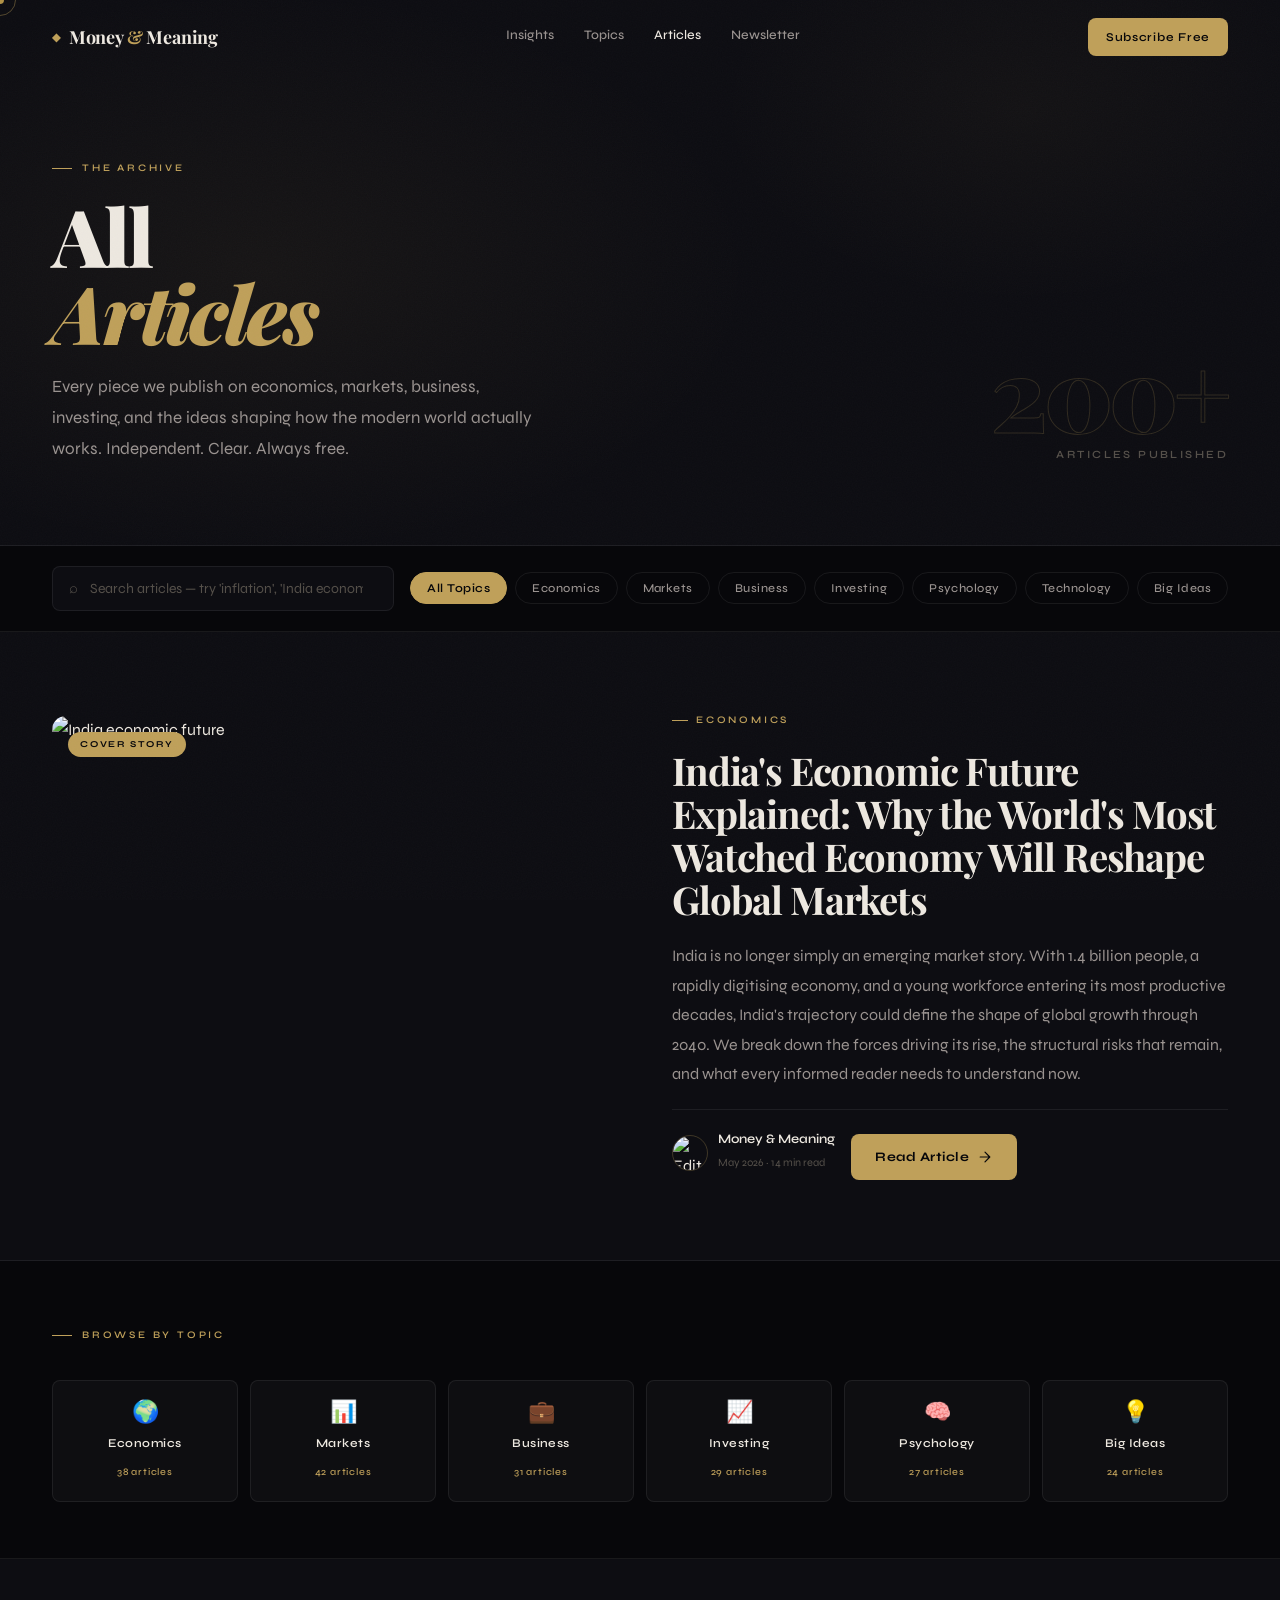
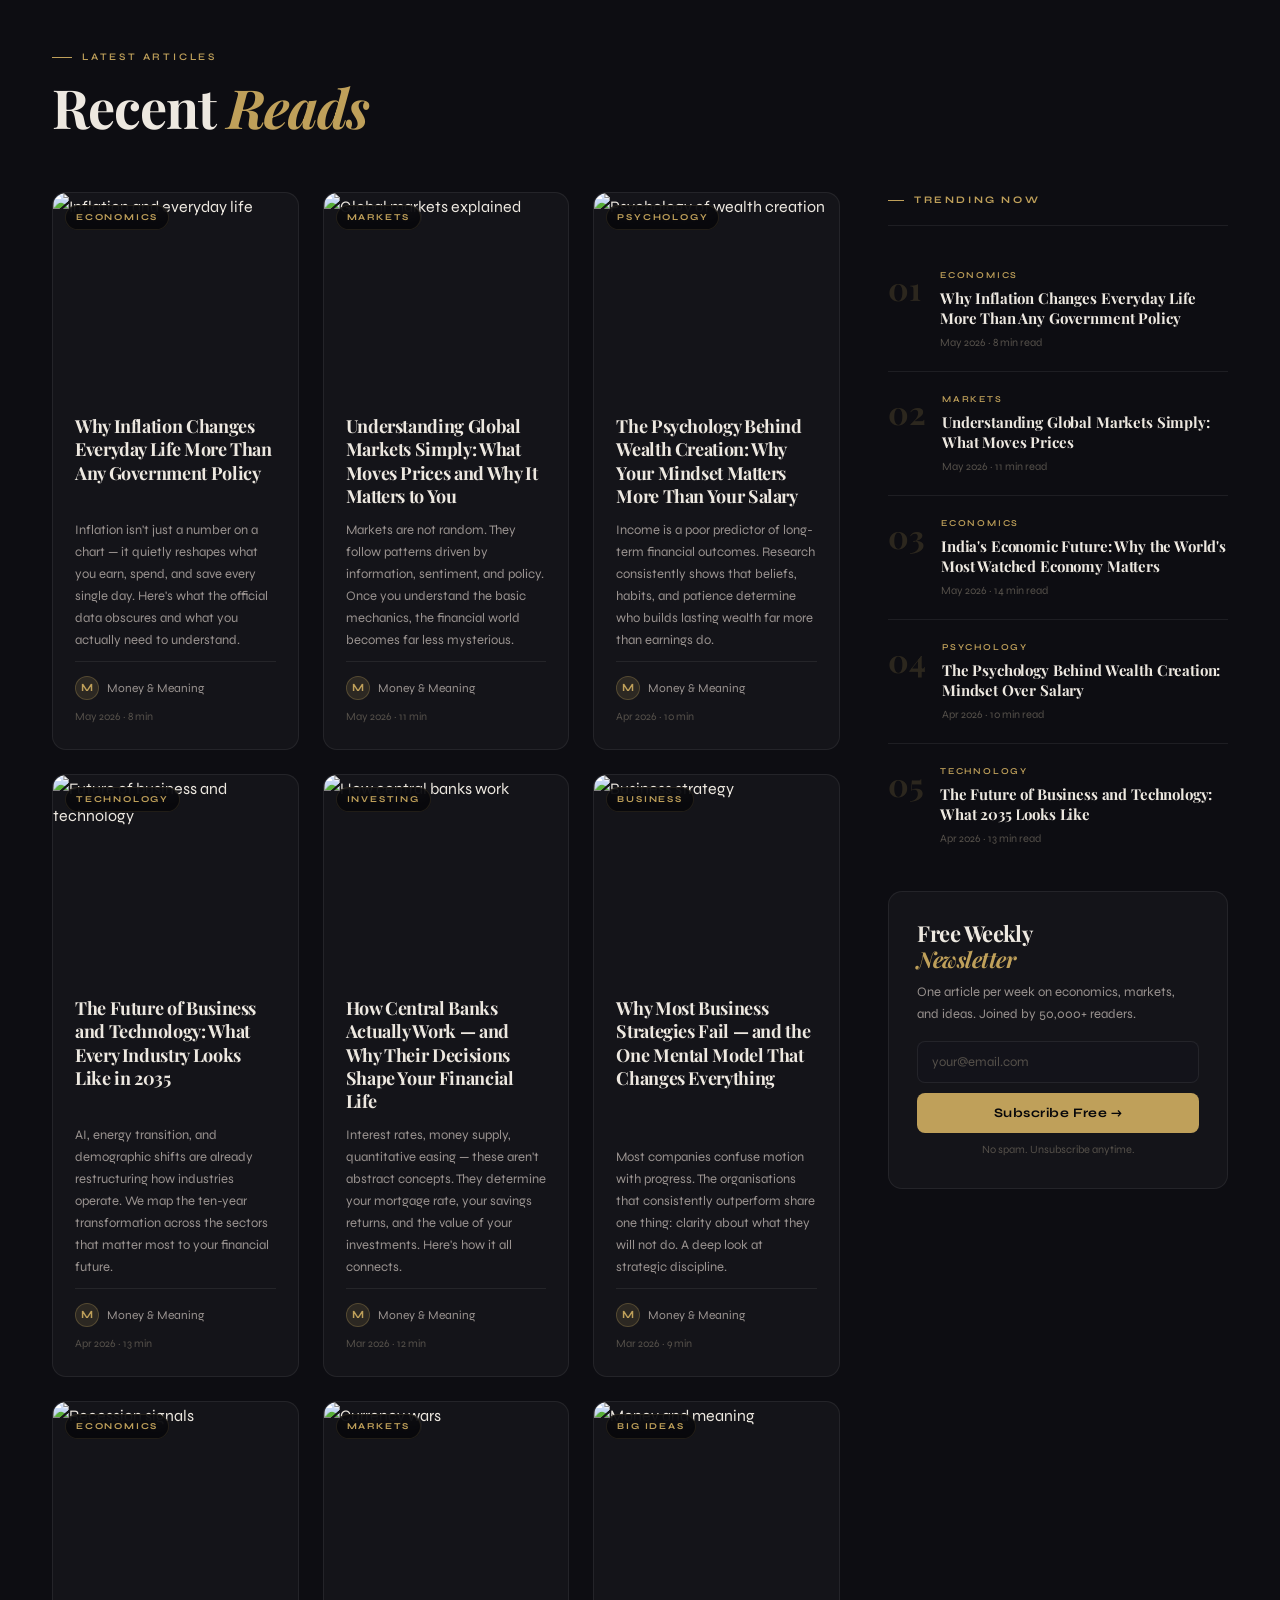
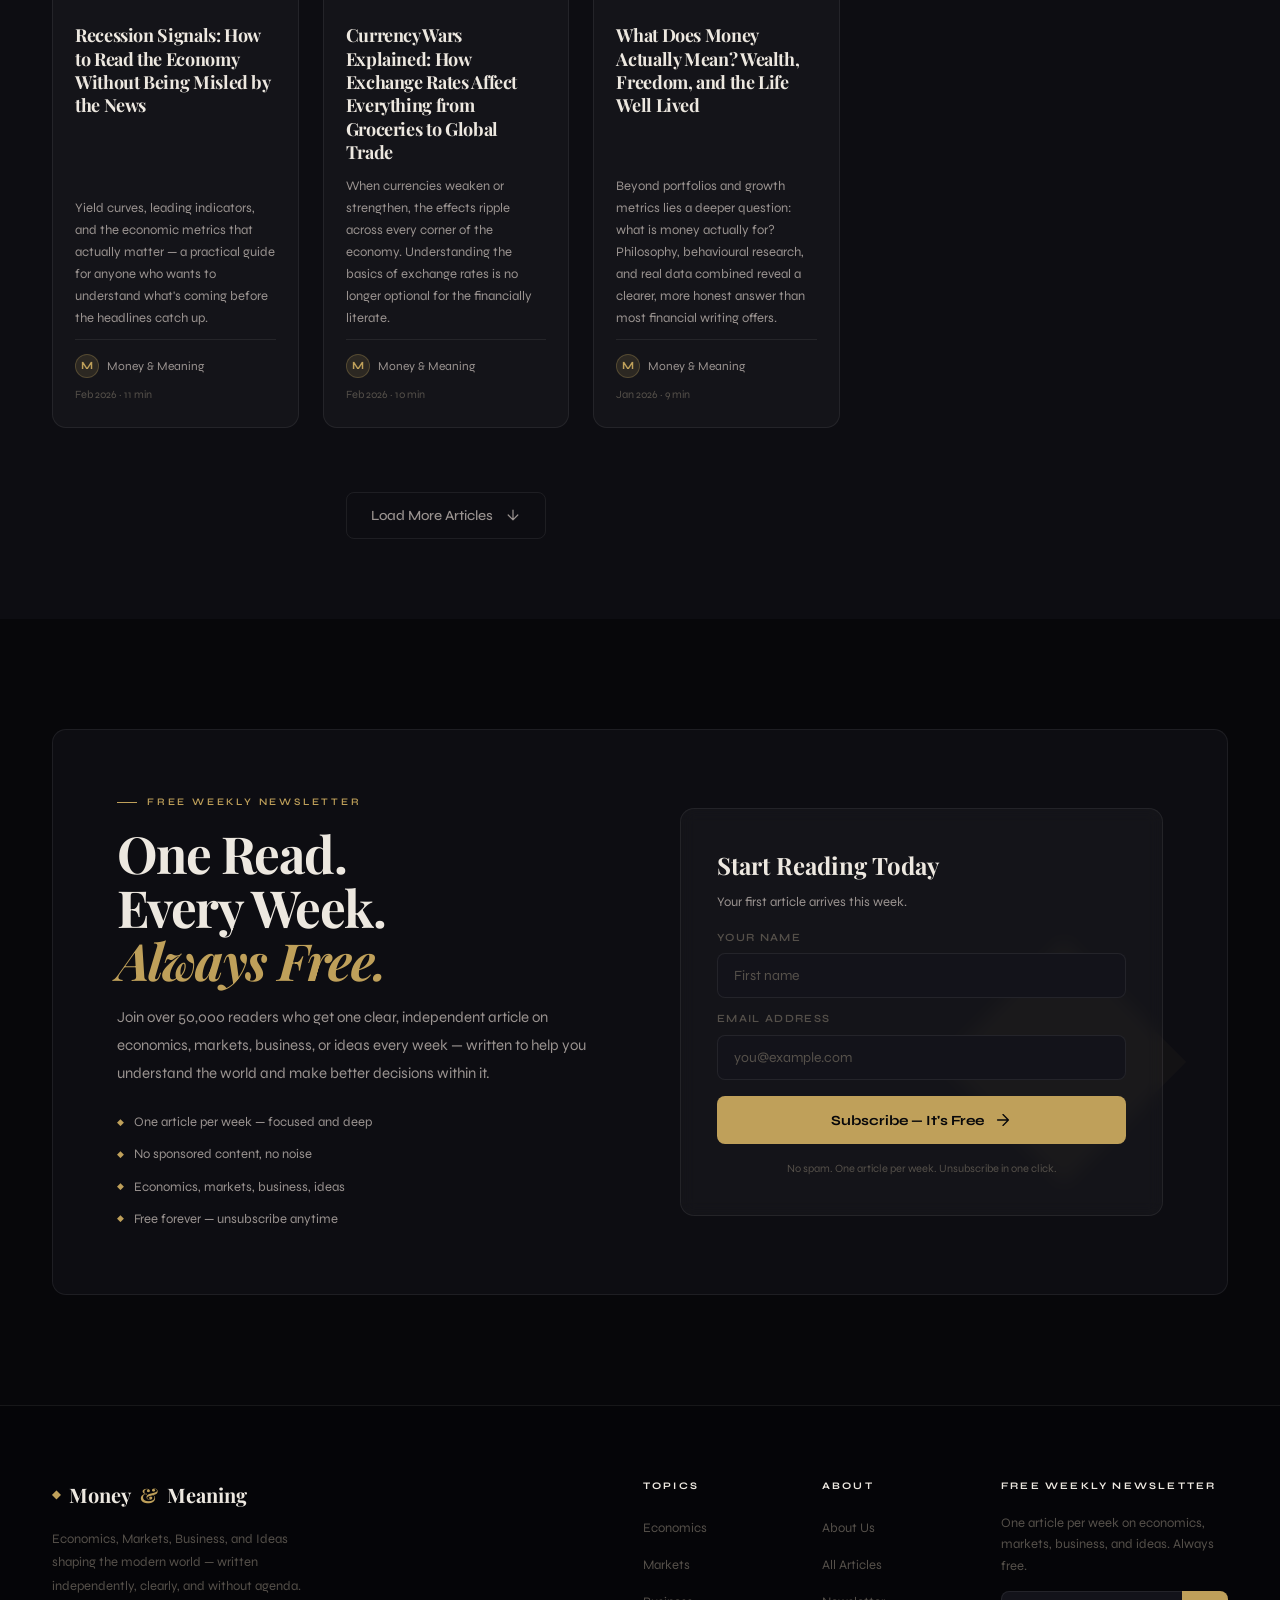
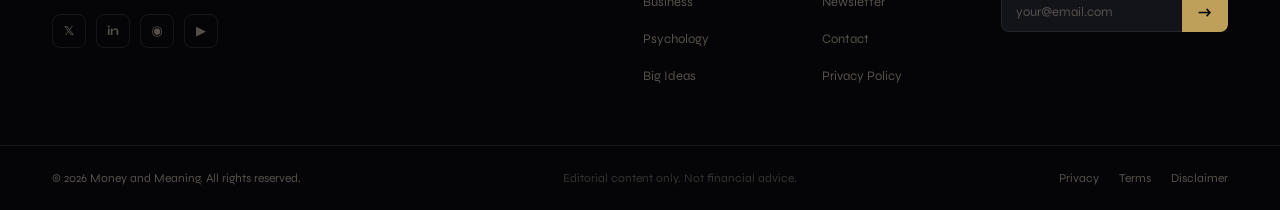
==== commit 035b3537: "Add files via upload" ====
--- a/articles.html
+++ b/articles.html
@@ -1,363 +1,880 @@
 <!DOCTYPE html>
 <html lang="en">
 <head>
-  <meta charset="UTF-8"/>
-  <meta name="viewport" content="width=device-width,initial-scale=1"/>
-  <meta name="description" content="Browse all articles on investing, economics, business psychology, and financial philosophy — Money and Meaning."/>
-  <link rel="preconnect" href="https://fonts.googleapis.com"/>
-  <link rel="preconnect" href="https://fonts.gstatic.com" crossorigin/>
-  <link href="https://fonts.googleapis.com/css2?family=Cormorant+Garamond:ital,wght@0,400;0,600;0,700;1,400;1,600&family=DM+Sans:wght@300;400;500;600&display=swap" rel="stylesheet"/>
-  <link rel="stylesheet" href="style.css"/>
-  <style>
-    /* Reading progress bar */
-    #readProgress{position:fixed;top:0;left:0;height:2px;background:var(--gold);z-index:9999;width:0;transition:width .1s}
-  </style>
-  <title>Articles — Money and Meaning</title>
+<meta charset="UTF-8"/>
+<meta name="viewport" content="width=device-width,initial-scale=1"/>
+<meta name="description" content="All Articles — Money and Meaning. Economics, Markets, Business, and Ideas shaping the modern world. Independent editorial finance and business writing."/>
+<meta property="og:title" content="Articles — Money and Meaning"/>
+<meta property="og:description" content="Browse all articles on economics, markets, investing, business, and the big ideas shaping the modern world."/>
+<meta property="og:type" content="website"/>
+<link rel="preconnect" href="https://fonts.googleapis.com"/>
+<link rel="preconnect" href="https://fonts.gstatic.com" crossorigin/>
+<link href="https://fonts.googleapis.com/css2?family=Playfair+Display:ital,wght@0,400;0,700;0,900;1,400;1,700&family=Syne:wght@400;500;600;700&display=swap" rel="stylesheet"/>
+<link rel="stylesheet" href="style.css"/>
+<style>
+/* ── ARTICLES PAGE ONLY ── */
+
+/* Page hero — compact, no canvas/grid */
+.page-hero{
+  padding:160px 0 80px;
+  background:var(--bg-1);
+  border-bottom:1px solid var(--border);
+  position:relative;overflow:hidden;
+}
+.page-hero::before{
+  content:'';position:absolute;inset:0;
+  background:radial-gradient(ellipse 60% 80% at 20% 50%,rgba(191,160,90,.06) 0%,transparent 65%),
+             radial-gradient(ellipse 40% 60% at 80% 20%,rgba(191,160,90,.04) 0%,transparent 60%);
+}
+.page-hero-inner{
+  position:relative;z-index:1;
+  max-width:var(--max);margin:0 auto;padding:0 32px;
+  display:grid;grid-template-columns:1fr auto;align-items:end;gap:40px;
+}
+.page-hero-kicker{
+  display:flex;align-items:center;gap:10px;
+  font-size:10px;font-weight:600;letter-spacing:.28em;text-transform:uppercase;color:var(--gold);
+  margin-bottom:20px;
+}
+.page-hero-kicker::before{content:'';width:20px;height:1px;background:var(--gold)}
+.page-hero-title{
+  font-family:var(--ff-serif);
+  font-size:clamp(48px,6.5vw,80px);
+  font-weight:900;line-height:.96;letter-spacing:-.04em;color:var(--ink);
+}
+.page-hero-title em{color:var(--gold);font-style:italic}
+.page-hero-sub{
+  font-size:clamp(14px,1.5vw,17px);line-height:1.85;color:var(--ink-2);
+  max-width:480px;margin-top:20px;
+}
+.page-hero-right{text-align:right;flex-shrink:0}
+.page-hero-count{
+  font-family:var(--ff-serif);font-size:clamp(56px,8vw,110px);
+  font-weight:900;color:transparent;line-height:1;letter-spacing:-.04em;
+  -webkit-text-stroke:1px rgba(191,160,90,.2);
+}
+.page-hero-count-label{
+  font-size:11px;font-weight:600;letter-spacing:.22em;text-transform:uppercase;
+  color:var(--ink-3);margin-top:4px;text-align:right;
+}
+
+/* Search bar */
+.search-bar-wrap{
+  background:var(--bg);border-bottom:1px solid var(--border);
+  padding:20px 0;position:sticky;top:68px;z-index:100;
+  backdrop-filter:blur(20px);-webkit-backdrop-filter:blur(20px);
+}
+.search-bar-inner{
+  max-width:var(--max);margin:0 auto;padding:0 32px;
+  display:flex;align-items:center;gap:16px;
+}
+.search-input-wrap{
+  flex:1;display:flex;align-items:center;gap:12px;
+  background:var(--bg-1);border:1px solid var(--border);border-radius:var(--r);
+  padding:0 16px;
+  transition:border-color var(--t);
+}
+.search-input-wrap:focus-within{border-color:var(--gold);box-shadow:0 0 0 3px var(--gold-dim)}
+.search-icon{color:var(--ink-3);font-size:15px;flex-shrink:0}
+.search-input{
+  flex:1;background:none;border:none;
+  padding:13px 0;font-size:14px;color:var(--ink);outline:none;
+  font-family:var(--ff-sans);
+}
+.search-input::placeholder{color:var(--ink-3)}
+
+/* Filter pills */
+.filter-pills{display:flex;align-items:center;gap:8px;overflow-x:auto;scrollbar-width:none;flex-shrink:0}
+.filter-pills::-webkit-scrollbar{display:none}
+.filter-pill{
+  white-space:nowrap;padding:8px 16px;border-radius:100px;
+  border:1px solid var(--border);background:none;
+  font-size:12px;font-weight:500;color:var(--ink-2);letter-spacing:.04em;
+  cursor:none;transition:all var(--t) var(--ease);
+  font-family:var(--ff-sans);
+}
+.filter-pill:hover{border-color:var(--gold-line);color:var(--ink)}
+.filter-pill.active{background:var(--gold);color:#07070A;border-color:var(--gold);font-weight:600}
+
+/* Featured article — full width editorial */
+.featured-article{
+  background:var(--bg-1);
+  border-bottom:1px solid var(--border);
+}
+.fa-inner{
+  max-width:var(--max);margin:0 auto;padding:80px 32px;
+  display:grid;grid-template-columns:1fr 1fr;gap:64px;align-items:center;
+}
+.fa-img-wrap{position:relative;border-radius:var(--r2);overflow:hidden}
+.fa-img-wrap img{
+  width:100%;height:460px;object-fit:cover;display:block;
+  transition:transform .6s var(--ease);
+}
+.fa-img-wrap:hover img{transform:scale(1.03)}
+.fa-img-badge{
+  position:absolute;top:16px;left:16px;
+  font-size:9px;font-weight:700;letter-spacing:.2em;text-transform:uppercase;
+  color:#07070A;background:var(--gold);padding:5px 12px;border-radius:100px;
+}
+.fa-img-overlay{
+  position:absolute;inset:0;
+  background:linear-gradient(to top,rgba(13,13,18,.6) 0%,transparent 50%);
+}
+.fa-content{display:flex;flex-direction:column;gap:20px}
+.fa-cat{
+  font-size:10px;font-weight:600;letter-spacing:.28em;text-transform:uppercase;color:var(--gold);
+  display:flex;align-items:center;gap:8px;
+}
+.fa-cat::before{content:'';width:16px;height:1px;background:var(--gold)}
+.fa-title{
+  font-family:var(--ff-serif);
+  font-size:clamp(26px,3vw,40px);font-weight:700;line-height:1.12;
+  letter-spacing:-.03em;color:var(--ink);
+  transition:color var(--t);
+}
+.fa-title:hover{color:var(--gold-lt)}
+.fa-excerpt{font-size:16px;line-height:1.85;color:var(--ink-2)}
+.fa-meta{
+  display:flex;align-items:center;gap:16px;
+  padding-top:16px;border-top:1px solid var(--border);
+  flex-wrap:wrap;
+}
+.fa-meta-left{display:flex;align-items:center;gap:10px}
+.fa-avatar{
+  width:36px;height:36px;border-radius:50%;overflow:hidden;border:1px solid var(--gold-line);flex-shrink:0;
+}
+.fa-avatar img{width:100%;height:100%;object-fit:cover}
+.fa-author-name{font-size:13px;font-weight:600;color:var(--ink);display:block;line-height:1.2}
+.fa-date{font-size:11px;color:var(--ink-3)}
+.fa-right-meta{display:flex;align-items:center;gap:12px;margin-left:auto;font-size:12px;color:var(--ink-3)}
+.fa-read-time{
+  display:flex;align-items:center;gap:6px;
+  padding:6px 14px;border:1px solid var(--border);border-radius:100px;
+  font-size:11px;font-weight:500;color:var(--ink-2);
+}
+.fa-read-btn{
+  display:inline-flex;align-items:center;gap:8px;
+  padding:12px 24px;background:var(--gold);color:#07070A;
+  border-radius:var(--r);font-size:13px;font-weight:700;letter-spacing:.04em;
+  transition:all var(--t) var(--ease);margin-top:8px;align-self:flex-start;
+}
+.fa-read-btn:hover{background:var(--gold-lt);transform:translateY(-2px);box-shadow:0 10px 32px rgba(191,160,90,.3)}
+.fa-read-btn svg{width:16px;height:16px;transition:transform var(--t)}
+.fa-read-btn:hover svg{transform:translateX(3px)}
+
+/* Categories strip */
+.cat-strip{
+  background:var(--bg);
+  border-bottom:1px solid var(--border);
+  padding:56px 0;
+}
+.cat-strip-inner{max-width:var(--max);margin:0 auto;padding:0 32px}
+.cat-strip-head{margin-bottom:36px}
+.cat-tiles-row{
+  display:grid;grid-template-columns:repeat(6,1fr);gap:12px;
+}
+.cat-tile-sm{
+  display:flex;flex-direction:column;align-items:center;gap:10px;
+  padding:20px 14px;
+  background:var(--bg-card);border:1px solid var(--border);border-radius:var(--r);
+  transition:all var(--t) var(--ease);cursor:none;text-align:center;
+}
+.cat-tile-sm:hover{border-color:var(--border-h);background:var(--bg-card-h);transform:translateY(-3px)}
+.cat-tile-sm-icon{font-size:22px;line-height:1}
+.cat-tile-sm-name{font-size:12px;font-weight:600;color:var(--ink);letter-spacing:.04em}
+.cat-tile-sm-count{font-size:10px;color:var(--gold);font-weight:500;letter-spacing:.08em}
+
+/* Main articles grid */
+.articles-main{background:var(--bg-1)}
+.articles-main-inner{max-width:var(--max);margin:0 auto;padding:80px 32px}
+
+/* 3-col grid — reuses .art-card from homepage */
+.art-grid-3{display:grid;grid-template-columns:repeat(3,1fr);gap:24px;margin-bottom:48px}
+
+/* Trending sidebar layout */
+.articles-layout{display:grid;grid-template-columns:1fr 340px;gap:48px;align-items:start}
+
+/* Trending sidebar */
+.trending-sidebar{}
+.trending-label{
+  font-size:10px;font-weight:700;letter-spacing:.26em;text-transform:uppercase;
+  color:var(--gold);padding-bottom:16px;border-bottom:1px solid var(--border);
+  margin-bottom:24px;display:flex;align-items:center;gap:10px;
+}
+.trending-label::before{content:'';width:16px;height:1px;background:var(--gold)}
+.trending-list{display:flex;flex-direction:column;gap:2px}
+.trending-item{
+  display:flex;gap:16px;padding:18px 0;
+  border-bottom:1px solid var(--border);
+  cursor:none;transition:background var(--t);
+}
+.trending-item:last-child{border-bottom:none}
+.trending-num{
+  font-family:var(--ff-serif);font-size:32px;font-weight:700;
+  color:rgba(191,160,90,.18);line-height:1;flex-shrink:0;
+  transition:color var(--t);min-width:36px;padding-top:4px;
+}
+.trending-item:hover .trending-num{color:var(--gold)}
+.trending-info{}
+.trending-cat{
+  font-size:9px;font-weight:600;letter-spacing:.2em;text-transform:uppercase;
+  color:var(--gold);margin-bottom:6px;display:block;
+}
+.trending-title{
+  font-family:var(--ff-serif);font-size:15px;font-weight:700;
+  line-height:1.3;color:var(--ink);letter-spacing:-.01em;margin-bottom:6px;
+  transition:color var(--t);
+}
+.trending-item:hover .trending-title{color:var(--gold-lt)}
+.trending-meta{font-size:11px;color:var(--ink-3)}
+
+/* Sticky newsletter aside */
+.sidebar-nl{
+  background:var(--bg-card);border:1px solid var(--border);border-radius:var(--r2);
+  padding:28px;margin-top:24px;position:sticky;top:140px;
+}
+.sidebar-nl-title{
+  font-family:var(--ff-serif);font-size:22px;font-weight:700;
+  color:var(--ink);margin-bottom:8px;letter-spacing:-.02em;line-height:1.2;
+}
+.sidebar-nl-title em{color:var(--gold);font-style:italic}
+.sidebar-nl-desc{font-size:13px;line-height:1.7;color:var(--ink-2);margin-bottom:16px}
+.sidebar-nl-input{
+  width:100%;background:var(--bg-2);border:1px solid var(--border);border-radius:var(--r);
+  padding:12px 14px;font-size:13px;color:var(--ink);outline:none;
+  transition:border-color var(--t);margin-bottom:10px;font-family:var(--ff-sans);
+}
+.sidebar-nl-input::placeholder{color:var(--ink-3)}
+.sidebar-nl-input:focus{border-color:var(--gold);box-shadow:0 0 0 3px var(--gold-dim)}
+.sidebar-nl-btn{
+  width:100%;padding:12px;background:var(--gold);color:#07070A;
+  border:none;border-radius:var(--r);font-size:13px;font-weight:700;
+  cursor:none;transition:all var(--t);letter-spacing:.04em;font-family:var(--ff-sans);
+}
+.sidebar-nl-btn:hover{background:var(--gold-lt);transform:translateY(-1px)}
+.sidebar-nl-note{font-size:11px;color:var(--ink-3);text-align:center;margin-top:8px}
+
+/* Load more */
+.load-more-row{display:flex;justify-content:center;padding-top:16px}
+
+/* ── RESPONSIVE: articles page ── */
+@media(max-width:1100px){
+  .articles-layout{grid-template-columns:1fr}
+  .trending-sidebar{display:grid;grid-template-columns:1fr 1fr;gap:24px}
+  .sidebar-nl{position:static;margin-top:0}
+  .cat-tiles-row{grid-template-columns:repeat(3,1fr)}
+  .fa-inner{grid-template-columns:1fr}
+  .fa-img-wrap img{height:320px}
+  .page-hero-inner{grid-template-columns:1fr;gap:0}
+  .page-hero-right{display:none}
+}
+@media(max-width:900px){
+  .art-grid-3{grid-template-columns:repeat(2,1fr)}
+  .cat-tiles-row{grid-template-columns:repeat(3,1fr)}
+  .trending-sidebar{grid-template-columns:1fr}
+  .search-bar-inner{flex-direction:column;align-items:stretch}
+  .filter-pills{overflow-x:auto}
+}
+@media(max-width:640px){
+  .art-grid-3{grid-template-columns:1fr}
+  .cat-tiles-row{grid-template-columns:repeat(2,1fr)}
+  .articles-main-inner{padding:56px 20px}
+  .fa-inner{padding:56px 20px}
+  .page-hero{padding:130px 0 56px}
+  .page-hero-inner{padding:0 20px}
+  .search-bar-inner{padding:0 20px}
+  .cat-strip-inner{padding:0 20px}
+}
+</style>
+<title>Articles — Money and Meaning</title>
 </head>
 <body>
 
-<div id="readProgress"></div>
-
-<div id="loader">
-  <div class="loader-logo">M&amp;M</div>
-  <div class="loader-bar"><div class="loader-fill"></div></div>
+<!-- CURSOR -->
+<div class="cursor" id="cursor"></div>
+<div class="cursor-trail" id="cursorTrail"></div>
+
+<!-- LOADER -->
+<div class="loader" id="loader">
+  <div class="loader-inner">
+    <svg class="loader-ring" viewBox="0 0 60 60"><circle cx="30" cy="30" r="26" fill="none" stroke="currentColor" stroke-width="1" stroke-dasharray="163" stroke-dashoffset="163" class="loader-arc"/></svg>
+    <span class="loader-wordmark">M&amp;M</span>
+  </div>
 </div>
 
-<header class="navbar" id="navbar">
-  <div class="nav-inner">
+<!-- NAV -->
+<header class="nav" id="nav">
+  <div class="nav-container">
     <a href="index.html" class="nav-logo">
-      <div class="logo-badge">M&amp;M</div>
-      <span class="logo-name">Money <span>&amp;</span> Meaning</span>
+      <span class="nav-logo-mark">◆</span>
+      <span class="nav-logo-text">Money <em>&amp;</em> Meaning</span>
     </a>
-    <nav class="nav-links">
-      <a href="index.html"    class="nav-link">Home</a>
-      <a href="articles.html" class="nav-link active">Articles</a>
-      <a href="about.html"    class="nav-link">About</a>
-      <a href="contact.html"  class="nav-link">Contact</a>
+    <nav class="nav-links" id="navLinks">
+      <a href="index.html#featured" class="nav-link">Insights</a>
+      <a href="index.html#categories" class="nav-link">Topics</a>
+      <a href="articles.html" class="nav-link" style="color:var(--ink)">Articles</a>
+      <a href="#newsletter" class="nav-link">Newsletter</a>
     </nav>
-    <div class="nav-right">
-      <a href="index.html#newsletter" class="btn btn-gold" style="padding:10px 20px;font-size:12px">Subscribe</a>
-      <button class="hamburger" id="hamburger" aria-label="Open menu">
-        <span></span><span></span><span></span>
+    <div class="nav-end">
+      <a href="#newsletter" class="nav-cta">Subscribe Free</a>
+      <button class="nav-burger" id="burger" aria-label="menu">
+        <span></span><span></span>
       </button>
     </div>
   </div>
+  <div class="nav-drawer" id="drawer">
+    <a href="index.html">Home</a>
+    <a href="index.html#featured">Insights</a>
+    <a href="index.html#categories">Topics</a>
+    <a href="articles.html">Articles</a>
+    <a href="contact.html">Contact</a>
+    <a href="#newsletter" class="drawer-cta">Subscribe — It's Free</a>
+  </div>
 </header>
 
-<nav class="mobile-nav" id="mobileNav">
-  <a href="index.html">Home</a>
-  <a href="articles.html">Articles</a>
-  <a href="about.html">About</a>
-  <a href="contact.html">Contact</a>
-  <a href="index.html#newsletter" class="mobile-cta">Subscribe Free</a>
-</nav>
-
-<!-- PAGE HERO -->
+<!-- ═══════ PAGE HERO ═══════ -->
 <section class="page-hero">
   <div class="page-hero-inner">
-    <span class="label">The Archive</span>
-    <h1 class="page-hero-title">All Articles</h1>
-    <p class="page-hero-sub">300+ essays on finance, investing, economics, and the philosophy of a life well-lived financially. Read deeply. Think clearly.</p>
+    <div>
+      <div class="page-hero-kicker" data-reveal>The Archive</div>
+      <h1 class="page-hero-title" data-reveal data-delay="1">
+        All<br><em>Articles</em>
+      </h1>
+      <p class="page-hero-sub" data-reveal data-delay="2">
+        Every piece we publish on economics, markets, business, investing, and the ideas shaping how the modern world actually works. Independent. Clear. Always free.
+      </p>
+    </div>
+    <div class="page-hero-right" data-reveal data-delay="3">
+      <div class="page-hero-count">200+</div>
+      <div class="page-hero-count-label">Articles Published</div>
+    </div>
   </div>
 </section>
 
-<!-- FILTER BAR -->
-<div class="filter-bar">
-  <div class="filter-inner">
-    <button class="filter-btn active" data-filter="all">All Topics</button>
-    <button class="filter-btn" data-filter="investing">Investing</button>
-    <button class="filter-btn" data-filter="economics">Economics</button>
-    <button class="filter-btn" data-filter="business">Business</button>
-    <button class="filter-btn" data-filter="psychology">Psychology</button>
-    <button class="filter-btn" data-filter="big-ideas">Big Ideas</button>
-    <button class="filter-btn" data-filter="careers">Careers</button>
+<!-- ═══════ SEARCH + FILTERS ═══════ -->
+<div class="search-bar-wrap">
+  <div class="search-bar-inner">
+    <div class="search-input-wrap">
+      <span class="search-icon">⌕</span>
+      <input type="search" class="search-input" placeholder="Search articles — try 'inflation', 'India economy', 'markets'…" id="searchInput"/>
+    </div>
+    <div class="filter-pills" id="filterPills">
+      <button class="filter-pill active" data-filter="all">All Topics</button>
+      <button class="filter-pill" data-filter="economics">Economics</button>
+      <button class="filter-pill" data-filter="markets">Markets</button>
+      <button class="filter-pill" data-filter="business">Business</button>
+      <button class="filter-pill" data-filter="investing">Investing</button>
+      <button class="filter-pill" data-filter="psychology">Psychology</button>
+      <button class="filter-pill" data-filter="technology">Technology</button>
+      <button class="filter-pill" data-filter="big-ideas">Big Ideas</button>
+    </div>
   </div>
 </div>
 
-<!-- ARTICLES GRID -->
-<section class="sec" style="background:var(--bg)">
-  <div class="wrap">
-    <div class="blog-grid">
-
-      <article class="blog-card reveal" data-cat="investing">
-        <div class="blog-card-img">
-          <img src="https://images.unsplash.com/photo-1611974789855-9c2a0a7236a3?w=700&q=80" alt="Compounding wealth" loading="lazy"/>
-          <span class="blog-card-img-tag">Investing</span>
-        </div>
-        <div class="blog-card-body">
-          <h3 class="blog-card-title">The Compounding Effect Nobody Talks About: Time, Patience, and the Wealth Gap</h3>
-          <p class="blog-card-exc">Beyond returns — how the wealthy really use compounding, and what decades of behavioral research can teach the rest of us.</p>
-          <div class="blog-card-foot">
-            <div class="bc-author"><div class="bc-ava">J</div><span>James Okafor</span></div>
-            <div class="bc-meta"><span>Nov 14, 2024</span><span class="bc-dot">·</span><span>9 min</span></div>
+<!-- ═══════ FEATURED ARTICLE ═══════ -->
+<section class="featured-article">
+  <div class="fa-inner">
+    <div class="fa-img-wrap" data-reveal>
+      <img src="https://images.unsplash.com/photo-1486406146926-c627a92ad1ab?w=1000&q=80&auto=format" alt="India economic future" loading="eager"/>
+      <div class="fa-img-overlay"></div>
+      <span class="fa-img-badge">Cover Story</span>
+    </div>
+    <div class="fa-content" data-reveal data-delay="2">
+      <span class="fa-cat">Economics</span>
+      <h2 class="fa-title">India's Economic Future Explained: Why the World's Most Watched Economy Will Reshape Global Markets</h2>
+      <p class="fa-excerpt">India is no longer simply an emerging market story. With 1.4 billion people, a rapidly digitising economy, and a young workforce entering its most productive decades, India's trajectory could define the shape of global growth through 2040. We break down the forces driving its rise, the structural risks that remain, and what every informed reader needs to understand now.</p>
+      <div class="fa-meta">
+        <div class="fa-meta-left">
+          <div class="fa-avatar">
+            <img src="https://images.unsplash.com/photo-1531746020798-e6953c6e8e04?w=80&q=80&auto=format" alt="Editor"/>
+          </div>
+          <div>
+            <span class="fa-author-name">Money &amp; Meaning</span>
+            <span class="fa-date">May 2026 · 14 min read</span>
           </div>
         </div>
-      </article>
-
-      <article class="blog-card reveal reveal-d1" data-cat="economics">
-        <div class="blog-card-img">
-          <img src="https://images.unsplash.com/photo-1486406146926-c627a92ad1ab?w=700&q=80" alt="Global finance" loading="lazy"/>
-          <span class="blog-card-img-tag">Economics</span>
+        <a href="#" class="fa-read-btn">
+          Read Article
+          <svg viewBox="0 0 20 20" fill="none"><path d="M4 10h12M10 4l6 6-6 6" stroke="currentColor" stroke-width="1.5" stroke-linecap="round" stroke-linejoin="round"/></svg>
+        </a>
+      </div>
+    </div>
+  </div>
+</section>
+
+<!-- ═══════ CATEGORY STRIP ═══════ -->
+<div class="cat-strip">
+  <div class="cat-strip-inner">
+    <div class="cat-strip-head" data-reveal>
+      <span class="eyebrow">Browse by Topic</span>
+    </div>
+    <div class="cat-tiles-row">
+      <a href="#" class="cat-tile-sm" data-reveal>
+        <span class="cat-tile-sm-icon">🌍</span>
+        <span class="cat-tile-sm-name">Economics</span>
+        <span class="cat-tile-sm-count">38 articles</span>
+      </a>
+      <a href="#" class="cat-tile-sm" data-reveal data-delay="1">
+        <span class="cat-tile-sm-icon">📊</span>
+        <span class="cat-tile-sm-name">Markets</span>
+        <span class="cat-tile-sm-count">42 articles</span>
+      </a>
+      <a href="#" class="cat-tile-sm" data-reveal data-delay="2">
+        <span class="cat-tile-sm-icon">💼</span>
+        <span class="cat-tile-sm-name">Business</span>
+        <span class="cat-tile-sm-count">31 articles</span>
+      </a>
+      <a href="#" class="cat-tile-sm" data-reveal data-delay="3">
+        <span class="cat-tile-sm-icon">📈</span>
+        <span class="cat-tile-sm-name">Investing</span>
+        <span class="cat-tile-sm-count">29 articles</span>
+      </a>
+      <a href="#" class="cat-tile-sm" data-reveal data-delay="4">
+        <span class="cat-tile-sm-icon">🧠</span>
+        <span class="cat-tile-sm-name">Psychology</span>
+        <span class="cat-tile-sm-count">27 articles</span>
+      </a>
+      <a href="#" class="cat-tile-sm" data-reveal data-delay="5">
+        <span class="cat-tile-sm-icon">💡</span>
+        <span class="cat-tile-sm-name">Big Ideas</span>
+        <span class="cat-tile-sm-count">24 articles</span>
+      </a>
+    </div>
+  </div>
+</div>
+
+<!-- ═══════ ARTICLES GRID + SIDEBAR ═══════ -->
+<section class="articles-main">
+  <div class="articles-main-inner">
+
+    <div class="section-head" data-reveal>
+      <div class="section-head-left">
+        <span class="eyebrow">Latest Articles</span>
+        <h2 class="section-title">Recent <em>Reads</em></h2>
+      </div>
+    </div>
+
+    <div class="articles-layout">
+
+      <!-- Left: article grid -->
+      <div>
+        <div class="art-grid-3" id="articleGrid">
+
+          <article class="art-card" data-reveal data-cat="economics">
+            <a href="#" class="art-card-link">
+              <div class="art-img-wrap">
+                <img src="https://images.unsplash.com/photo-1611974789855-9c2a0a7236a3?w=600&q=80&auto=format" alt="Inflation and everyday life" loading="lazy"/>
+                <span class="art-tag">Economics</span>
+              </div>
+              <div class="art-body">
+                <h3 class="art-title">Why Inflation Changes Everyday Life More Than Any Government Policy</h3>
+                <p class="art-exc">Inflation isn't just a number on a chart — it quietly reshapes what you earn, spend, and save every single day. Here's what the official data obscures and what you actually need to understand.</p>
+                <div class="art-foot">
+                  <div class="art-author"><div class="art-ava">M</div><span>Money &amp; Meaning</span></div>
+                  <div class="art-date">May 2026 · 8 min</div>
+                </div>
+              </div>
+            </a>
+          </article>
+
+          <article class="art-card" data-reveal data-delay="1" data-cat="markets">
+            <a href="#" class="art-card-link">
+              <div class="art-img-wrap">
+                <img src="https://images.unsplash.com/photo-1590283603385-17ffb3a7f29f?w=600&q=80&auto=format" alt="Global markets explained" loading="lazy"/>
+                <span class="art-tag">Markets</span>
+              </div>
+              <div class="art-body">
+                <h3 class="art-title">Understanding Global Markets Simply: What Moves Prices and Why It Matters to You</h3>
+                <p class="art-exc">Markets are not random. They follow patterns driven by information, sentiment, and policy. Once you understand the basic mechanics, the financial world becomes far less mysterious.</p>
+                <div class="art-foot">
+                  <div class="art-author"><div class="art-ava">M</div><span>Money &amp; Meaning</span></div>
+                  <div class="art-date">May 2026 · 11 min</div>
+                </div>
+              </div>
+            </a>
+          </article>
+
+          <article class="art-card" data-reveal data-delay="2" data-cat="psychology">
+            <a href="#" class="art-card-link">
+              <div class="art-img-wrap">
+                <img src="https://images.unsplash.com/photo-1434030216411-0b793f4b4173?w=600&q=80&auto=format" alt="Psychology of wealth creation" loading="lazy"/>
+                <span class="art-tag">Psychology</span>
+              </div>
+              <div class="art-body">
+                <h3 class="art-title">The Psychology Behind Wealth Creation: Why Your Mindset Matters More Than Your Salary</h3>
+                <p class="art-exc">Income is a poor predictor of long-term financial outcomes. Research consistently shows that beliefs, habits, and patience determine who builds lasting wealth far more than earnings do.</p>
+                <div class="art-foot">
+                  <div class="art-author"><div class="art-ava">M</div><span>Money &amp; Meaning</span></div>
+                  <div class="art-date">Apr 2026 · 10 min</div>
+                </div>
+              </div>
+            </a>
+          </article>
+
+          <article class="art-card" data-reveal data-cat="technology">
+            <a href="#" class="art-card-link">
+              <div class="art-img-wrap">
+                <img src="https://images.unsplash.com/photo-1553877522-43269d4ea984?w=600&q=80&auto=format" alt="Future of business and technology" loading="lazy"/>
+                <span class="art-tag">Technology</span>
+              </div>
+              <div class="art-body">
+                <h3 class="art-title">The Future of Business and Technology: What Every Industry Looks Like in 2035</h3>
+                <p class="art-exc">AI, energy transition, and demographic shifts are already restructuring how industries operate. We map the ten-year transformation across the sectors that matter most to your financial future.</p>
+                <div class="art-foot">
+                  <div class="art-author"><div class="art-ava">M</div><span>Money &amp; Meaning</span></div>
+                  <div class="art-date">Apr 2026 · 13 min</div>
+                </div>
+              </div>
+            </a>
+          </article>
+
+          <article class="art-card" data-reveal data-delay="1" data-cat="investing">
+            <a href="#" class="art-card-link">
+              <div class="art-img-wrap">
+                <img src="https://images.unsplash.com/photo-1542744173-8e7e53415bb0?w=600&q=80&auto=format" alt="How central banks work" loading="lazy"/>
+                <span class="art-tag">Investing</span>
+              </div>
+              <div class="art-body">
+                <h3 class="art-title">How Central Banks Actually Work — and Why Their Decisions Shape Your Financial Life</h3>
+                <p class="art-exc">Interest rates, money supply, quantitative easing — these aren't abstract concepts. They determine your mortgage rate, your savings returns, and the value of your investments. Here's how it all connects.</p>
+                <div class="art-foot">
+                  <div class="art-author"><div class="art-ava">M</div><span>Money &amp; Meaning</span></div>
+                  <div class="art-date">Mar 2026 · 12 min</div>
+                </div>
+              </div>
+            </a>
+          </article>
+
+          <article class="art-card" data-reveal data-delay="2" data-cat="business">
+            <a href="#" class="art-card-link">
+              <div class="art-img-wrap">
+                <img src="https://images.unsplash.com/photo-1507003211169-0a1dd7228f2d?w=600&q=80&auto=format" alt="Business strategy" loading="lazy"/>
+                <span class="art-tag">Business</span>
+              </div>
+              <div class="art-body">
+                <h3 class="art-title">Why Most Business Strategies Fail — and the One Mental Model That Changes Everything</h3>
+                <p class="art-exc">Most companies confuse motion with progress. The organisations that consistently outperform share one thing: clarity about what they will not do. A deep look at strategic discipline.</p>
+                <div class="art-foot">
+                  <div class="art-author"><div class="art-ava">M</div><span>Money &amp; Meaning</span></div>
+                  <div class="art-date">Mar 2026 · 9 min</div>
+                </div>
+              </div>
+            </a>
+          </article>
+
+          <article class="art-card" data-reveal data-cat="economics">
+            <a href="#" class="art-card-link">
+              <div class="art-img-wrap">
+                <img src="https://images.unsplash.com/photo-1526304640581-d334cdbbf45e?w=600&q=80&auto=format" alt="Recession signals" loading="lazy"/>
+                <span class="art-tag">Economics</span>
+              </div>
+              <div class="art-body">
+                <h3 class="art-title">Recession Signals: How to Read the Economy Without Being Misled by the News</h3>
+                <p class="art-exc">Yield curves, leading indicators, and the economic metrics that actually matter — a practical guide for anyone who wants to understand what's coming before the headlines catch up.</p>
+                <div class="art-foot">
+                  <div class="art-author"><div class="art-ava">M</div><span>Money &amp; Meaning</span></div>
+                  <div class="art-date">Feb 2026 · 11 min</div>
+                </div>
+              </div>
+            </a>
+          </article>
+
+          <article class="art-card" data-reveal data-delay="1" data-cat="markets">
+            <a href="#" class="art-card-link">
+              <div class="art-img-wrap">
+                <img src="https://images.unsplash.com/photo-1559136555-9303baea8ebd?w=600&q=80&auto=format" alt="Currency wars" loading="lazy"/>
+                <span class="art-tag">Markets</span>
+              </div>
+              <div class="art-body">
+                <h3 class="art-title">Currency Wars Explained: How Exchange Rates Affect Everything from Groceries to Global Trade</h3>
+                <p class="art-exc">When currencies weaken or strengthen, the effects ripple across every corner of the economy. Understanding the basics of exchange rates is no longer optional for the financially literate.</p>
+                <div class="art-foot">
+                  <div class="art-author"><div class="art-ava">M</div><span>Money &amp; Meaning</span></div>
+                  <div class="art-date">Feb 2026 · 10 min</div>
+                </div>
+              </div>
+            </a>
+          </article>
+
+          <article class="art-card" data-reveal data-delay="2" data-cat="big-ideas">
+            <a href="#" class="art-card-link">
+              <div class="art-img-wrap">
+                <img src="https://images.unsplash.com/photo-1444653614773-995cb1ef9efa?w=600&q=80&auto=format" alt="Money and meaning" loading="lazy"/>
+                <span class="art-tag">Big Ideas</span>
+              </div>
+              <div class="art-body">
+                <h3 class="art-title">What Does Money Actually Mean? Wealth, Freedom, and the Life Well Lived</h3>
+                <p class="art-exc">Beyond portfolios and growth metrics lies a deeper question: what is money actually for? Philosophy, behavioural research, and real data combined reveal a clearer, more honest answer than most financial writing offers.</p>
+                <div class="art-foot">
+                  <div class="art-author"><div class="art-ava">M</div><span>Money &amp; Meaning</span></div>
+                  <div class="art-date">Jan 2026 · 9 min</div>
+                </div>
+              </div>
+            </a>
+          </article>
+
+        </div><!-- /.art-grid-3 -->
+
+        <div class="load-more-row" data-reveal>
+          <button class="btn-ghost" id="loadMoreBtn" style="gap:12px">
+            Load More Articles
+            <svg viewBox="0 0 20 20" fill="none" style="width:16px;height:16px"><path d="M10 4v12M4 10l6 6 6-6" stroke="currentColor" stroke-width="1.5" stroke-linecap="round" stroke-linejoin="round"/></svg>
+          </button>
         </div>
-        <div class="blog-card-body">
-          <h3 class="blog-card-title">The Quiet Restructuring of Global Finance: What Central Banks Won't Tell You</h3>
-          <p class="blog-card-exc">Reserve currency shifts, digital assets, and the institutional moves reshaping the architecture of global wealth.</p>
-          <div class="blog-card-foot">
-            <div class="bc-author"><div class="bc-ava">S</div><span>Serena Malik</span></div>
-            <div class="bc-meta"><span>Nov 12, 2024</span><span class="bc-dot">·</span><span>14 min</span></div>
+      </div><!-- /left -->
+
+      <!-- Right: Trending + sidebar newsletter -->
+      <aside class="trending-sidebar">
+
+        <div data-reveal>
+          <div class="trending-label">Trending Now</div>
+          <div class="trending-list">
+
+            <div class="trending-item">
+              <div class="trending-num">01</div>
+              <div class="trending-info">
+                <span class="trending-cat">Economics</span>
+                <div class="trending-title">Why Inflation Changes Everyday Life More Than Any Government Policy</div>
+                <div class="trending-meta">May 2026 · 8 min read</div>
+              </div>
+            </div>
+
+            <div class="trending-item">
+              <div class="trending-num">02</div>
+              <div class="trending-info">
+                <span class="trending-cat">Markets</span>
+                <div class="trending-title">Understanding Global Markets Simply: What Moves Prices</div>
+                <div class="trending-meta">May 2026 · 11 min read</div>
+              </div>
+            </div>
+
+            <div class="trending-item">
+              <div class="trending-num">03</div>
+              <div class="trending-info">
+                <span class="trending-cat">Economics</span>
+                <div class="trending-title">India's Economic Future: Why the World's Most Watched Economy Matters</div>
+                <div class="trending-meta">May 2026 · 14 min read</div>
+              </div>
+            </div>
+
+            <div class="trending-item">
+              <div class="trending-num">04</div>
+              <div class="trending-info">
+                <span class="trending-cat">Psychology</span>
+                <div class="trending-title">The Psychology Behind Wealth Creation: Mindset Over Salary</div>
+                <div class="trending-meta">Apr 2026 · 10 min read</div>
+              </div>
+            </div>
+
+            <div class="trending-item">
+              <div class="trending-num">05</div>
+              <div class="trending-info">
+                <span class="trending-cat">Technology</span>
+                <div class="trending-title">The Future of Business and Technology: What 2035 Looks Like</div>
+                <div class="trending-meta">Apr 2026 · 13 min read</div>
+              </div>
+            </div>
+
           </div>
         </div>
-      </article>
-
-      <article class="blog-card reveal reveal-d2" data-cat="psychology">
-        <div class="blog-card-img">
-          <img src="https://images.unsplash.com/photo-1551836022-8b2858c9c69b?w=700&q=80" alt="Behavioral finance" loading="lazy"/>
-          <span class="blog-card-img-tag">Psychology</span>
+
+        <!-- Sticky newsletter -->
+        <div class="sidebar-nl" data-reveal data-delay="2">
+          <div class="sidebar-nl-title">Free Weekly<br><em>Newsletter</em></div>
+          <p class="sidebar-nl-desc">One article per week on economics, markets, and ideas. Joined by 50,000+ readers.</p>
+          <input type="email" class="sidebar-nl-input" placeholder="your@email.com" id="sidebarNlEmail"/>
+          <button class="sidebar-nl-btn" id="sidebarNlBtn">Subscribe Free →</button>
+          <p class="sidebar-nl-note">No spam. Unsubscribe anytime.</p>
         </div>
-        <div class="blog-card-body">
-          <h3 class="blog-card-title">Why Smart Investors Make Terrible Decisions: Lessons from Behavioral Finance</h3>
-          <p class="blog-card-exc">The cognitive biases that consistently sabotage even highly intelligent investors — and the frameworks that actually help.</p>
-          <div class="blog-card-foot">
-            <div class="bc-author"><div class="bc-ava">D</div><span>David Nwosu</span></div>
-            <div class="bc-meta"><span>Nov 8, 2024</span><span class="bc-dot">·</span><span>8 min</span></div>
+
+      </aside>
+    </div><!-- /.articles-layout -->
+
+  </div>
+</section>
+
+<!-- ═══════ NEWSLETTER ═══════ -->
+<section class="section newsletter-section" id="newsletter">
+  <div class="container">
+    <div class="nl-wrap">
+      <div class="nl-left" data-reveal>
+        <span class="eyebrow">Free Weekly Newsletter</span>
+        <h2 class="nl-title">One Read.<br>Every Week.<br><em>Always Free.</em></h2>
+        <p class="nl-desc">Join over 50,000 readers who get one clear, independent article on economics, markets, business, or ideas every week — written to help you understand the world and make better decisions within it.</p>
+        <ul class="nl-perks">
+          <li><span class="perk-icon">◆</span> One article per week — focused and deep</li>
+          <li><span class="perk-icon">◆</span> No sponsored content, no noise</li>
+          <li><span class="perk-icon">◆</span> Economics, markets, business, ideas</li>
+          <li><span class="perk-icon">◆</span> Free forever — unsubscribe anytime</li>
+        </ul>
+      </div>
+      <div class="nl-right" data-reveal data-delay="2">
+        <form class="nl-form" id="nlForm">
+          <div class="nl-form-header">
+            <h3>Start Reading Today</h3>
+            <p>Your first article arrives this week.</p>
+          </div>
+          <div class="nl-fields">
+            <div class="nl-field">
+              <label for="nlName">Your Name</label>
+              <input type="text" id="nlName" name="name" placeholder="First name" autocomplete="given-name" required/>
+            </div>
+            <div class="nl-field">
+              <label for="nlEmail">Email Address</label>
+              <input type="email" id="nlEmail" name="email" placeholder="you@example.com" autocomplete="email" required/>
+            </div>
+          </div>
+          <button type="submit" class="nl-btn">
+            <span class="nl-btn-text">Subscribe — It's Free</span>
+            <svg viewBox="0 0 20 20" fill="none"><path d="M4 10h12M10 4l6 6-6 6" stroke="currentColor" stroke-width="1.5" stroke-linecap="round" stroke-linejoin="round"/></svg>
+          </button>
+          <p class="nl-privacy">No spam. One article per week. Unsubscribe in one click.</p>
+        </form>
+        <div class="nl-success" id="nlSuccess">
+          <div class="nl-success-check">✓</div>
+          <h3>Welcome aboard.</h3>
+          <p>You're now part of the Money &amp; Meaning community. Your first article is on its way.</p>
+        </div>
+      </div>
+    </div>
+  </div>
+</section>
+
+<!-- ═══════ FOOTER ═══════ -->
+<footer class="footer">
+  <div class="footer-top">
+    <div class="container footer-top-inner">
+      <div class="footer-brand">
+        <a href="index.html" class="footer-logo">
+          <span class="footer-logo-mark">◆</span>
+          Money <em>&amp;</em> Meaning
+        </a>
+        <p class="footer-tagline">Economics, Markets, Business, and Ideas shaping the modern world — written independently, clearly, and without agenda.</p>
+        <div class="footer-social">
+          <a href="#" aria-label="Twitter/X" class="social-btn">𝕏</a>
+          <a href="#" aria-label="LinkedIn" class="social-btn">in</a>
+          <a href="#" aria-label="Instagram" class="social-btn">◉</a>
+          <a href="#" aria-label="YouTube" class="social-btn">▶</a>
+        </div>
+      </div>
+      <div class="footer-cols">
+        <div class="footer-col">
+          <h4>Topics</h4>
+          <ul>
+            <li><a href="#">Economics</a></li>
+            <li><a href="#">Markets</a></li>
+            <li><a href="#">Business</a></li>
+            <li><a href="#">Psychology</a></li>
+            <li><a href="#">Big Ideas</a></li>
+          </ul>
+        </div>
+        <div class="footer-col">
+          <h4>About</h4>
+          <ul>
+            <li><a href="#">About Us</a></li>
+            <li><a href="articles.html">All Articles</a></li>
+            <li><a href="#newsletter">Newsletter</a></li>
+            <li><a href="contact.html">Contact</a></li>
+            <li><a href="#">Privacy Policy</a></li>
+          </ul>
+        </div>
+        <div class="footer-col footer-col-nl">
+          <h4>Free Weekly Newsletter</h4>
+          <p>One article per week on economics, markets, business, and ideas. Always free.</p>
+          <div class="footer-nl">
+            <input type="email" placeholder="your@email.com" aria-label="Email for newsletter"/>
+            <button type="button" aria-label="Subscribe">→</button>
           </div>
         </div>
-      </article>
-
-      <article class="blog-card reveal" data-cat="investing">
-        <div class="blog-card-img">
-          <img src="https://images.unsplash.com/photo-1590283603385-17ffb3a7f29f?w=700&q=80" alt="Index funds passive" loading="lazy"/>
-          <span class="blog-card-img-tag">Investing</span>
-        </div>
-        <div class="blog-card-body">
-          <h3 class="blog-card-title">The Index Fund Revolution Is Over. What Comes Next for Passive Investors?</h3>
-          <p class="blog-card-exc">Factor investing, direct indexing, and the new tools reshaping what passive strategy actually means in the 2020s.</p>
-          <div class="blog-card-foot">
-            <div class="bc-author"><div class="bc-ava">J</div><span>James Okafor</span></div>
-            <div class="bc-meta"><span>Oct 28, 2024</span><span class="bc-dot">·</span><span>10 min</span></div>
-          </div>
-        </div>
-      </article>
-
-      <article class="blog-card reveal reveal-d1" data-cat="economics">
-        <div class="blog-card-img">
-          <img src="https://images.unsplash.com/photo-1526304640581-d334cdbbf45e?w=700&q=80" alt="Recession indicators" loading="lazy"/>
-          <span class="blog-card-img-tag">Economics</span>
-        </div>
-        <div class="blog-card-body">
-          <h3 class="blog-card-title">Recession Signals: How to Read the Economy Without Being Fooled by the News</h3>
-          <p class="blog-card-exc">Yield curves, leading indicators, and the economic metrics that actually predict downturns — a practical guide for informed citizens.</p>
-          <div class="blog-card-foot">
-            <div class="bc-author"><div class="bc-ava">S</div><span>Serena Malik</span></div>
-            <div class="bc-meta"><span>Oct 22, 2024</span><span class="bc-dot">·</span><span>12 min</span></div>
-          </div>
-        </div>
-      </article>
-
-      <article class="blog-card reveal reveal-d2" data-cat="business">
-        <div class="blog-card-img">
-          <img src="https://images.unsplash.com/photo-1553877522-43269d4ea984?w=700&q=80" alt="Founders VC" loading="lazy"/>
-          <span class="blog-card-img-tag">Business</span>
-        </div>
-        <div class="blog-card-body">
-          <h3 class="blog-card-title">Why the Smartest Founders Are Saying No to Venture Capital in 2024</h3>
-          <p class="blog-card-exc">Growth-at-all-costs is over. A new generation of entrepreneurs is choosing profitability, ownership, and slower but more durable growth.</p>
-          <div class="blog-card-foot">
-            <div class="bc-author"><div class="bc-ava">A</div><span>Amara Osei</span></div>
-            <div class="bc-meta"><span>Oct 15, 2024</span><span class="bc-dot">·</span><span>8 min</span></div>
-          </div>
-        </div>
-      </article>
-
-      <article class="blog-card reveal" data-cat="big-ideas">
-        <div class="blog-card-img">
-          <img src="https://images.unsplash.com/photo-1434030216411-0b793f4b4173?w=700&q=80" alt="Financial independence" loading="lazy"/>
-          <span class="blog-card-img-tag">Big Ideas</span>
-        </div>
-        <div class="blog-card-body">
-          <h3 class="blog-card-title">The Number You Actually Need: Rethinking Financial Independence Beyond the 4% Rule</h3>
-          <p class="blog-card-exc">Financial independence isn't a single number — it's a moving target shaped by lifestyle, values, and what you want your time to look like at 55.</p>
-          <div class="blog-card-foot">
-            <div class="bc-author"><div class="bc-ava">D</div><span>David Nwosu</span></div>
-            <div class="bc-meta"><span>Oct 9, 2024</span><span class="bc-dot">·</span><span>15 min</span></div>
-          </div>
-        </div>
-      </article>
-
-      <article class="blog-card reveal reveal-d1" data-cat="investing">
-        <div class="blog-card-img">
-          <img src="https://images.unsplash.com/photo-1542744173-8e7e53415bb0?w=700&q=80" alt="ESG investing" loading="lazy"/>
-          <span class="blog-card-img-tag">Investing</span>
-        </div>
-        <div class="blog-card-body">
-          <h3 class="blog-card-title">ESG Is Broken. Here's What Responsible Investing Actually Looks Like</h3>
-          <p class="blog-card-exc">The ESG label has been diluted beyond recognition. But aligning capital with values is more important than ever. Where do we go from here?</p>
-          <div class="blog-card-foot">
-            <div class="bc-author"><div class="bc-ava">R</div><span>Riya Sharma</span></div>
-            <div class="bc-meta"><span>Oct 3, 2024</span><span class="bc-dot">·</span><span>11 min</span></div>
-          </div>
-        </div>
-      </article>
-
-      <article class="blog-card reveal reveal-d2" data-cat="psychology">
-        <div class="blog-card-img">
-          <img src="https://images.unsplash.com/photo-1507003211169-0a1dd7228f2d?w=700&q=80" alt="Enough philosophy" loading="lazy"/>
-          <span class="blog-card-img-tag">Psychology</span>
-        </div>
-        <div class="blog-card-body">
-          <h3 class="blog-card-title">Enough: The Philosophy of Knowing When to Stop Accumulating</h3>
-          <p class="blog-card-exc">In a culture that always wants more, the radical act may be deciding what "enough" looks like — and then actually stopping. A meditation on wealth and satisfaction.</p>
-          <div class="blog-card-foot">
-            <div class="bc-author"><div class="bc-ava">J</div><span>James Okafor</span></div>
-            <div class="bc-meta"><span>Sep 27, 2024</span><span class="bc-dot">·</span><span>7 min</span></div>
-          </div>
-        </div>
-      </article>
-
-      <article class="blog-card reveal" data-cat="careers">
-        <div class="blog-card-img">
-          <img src="https://images.unsplash.com/photo-1559136555-9303baea8ebd?w=700&q=80" alt="Career capital" loading="lazy"/>
-          <span class="blog-card-img-tag">Careers</span>
-        </div>
-        <div class="blog-card-body">
-          <h3 class="blog-card-title">The Negotiation Nobody Teaches You: How to Raise Your Salary Without Losing the Room</h3>
-          <p class="blog-card-exc">Research-backed frameworks for the single most high-leverage financial act most people never make — asking for what you're actually worth.</p>
-          <div class="blog-card-foot">
-            <div class="bc-author"><div class="bc-ava">R</div><span>Riya Sharma</span></div>
-            <div class="bc-meta"><span>Sep 18, 2024</span><span class="bc-dot">·</span><span>9 min</span></div>
-          </div>
-        </div>
-      </article>
-
-      <article class="blog-card reveal reveal-d1" data-cat="economics">
-        <div class="blog-card-img">
-          <img src="https://images.unsplash.com/photo-1444653614773-995cb1ef9efa?w=700&q=80" alt="Global wealth geography" loading="lazy"/>
-          <span class="blog-card-img-tag">Economics</span>
-        </div>
-        <div class="blog-card-body">
-          <h3 class="blog-card-title">The New Geography of Wealth: Where the Next Generation of Capital Is Being Built</h3>
-          <p class="blog-card-exc">Southeast Asia, West Africa, and the Gulf states are emerging as new centers of capital formation. Here's what that means for global investment strategy.</p>
-          <div class="blog-card-foot">
-            <div class="bc-author"><div class="bc-ava">A</div><span>Amara Osei</span></div>
-            <div class="bc-meta"><span>Sep 10, 2024</span><span class="bc-dot">·</span><span>11 min</span></div>
-          </div>
-        </div>
-      </article>
-
-      <article class="blog-card reveal reveal-d2" data-cat="business">
-        <div class="blog-card-img">
-          <img src="https://images.unsplash.com/photo-1507679799987-c73779587ccf?w=700&q=80" alt="Business strategy" loading="lazy"/>
-          <span class="blog-card-img-tag">Business</span>
-        </div>
-        <div class="blog-card-body">
-          <h3 class="blog-card-title">The Strategy Most CEOs Get Wrong: Why Vision Without Execution Is Just a Dream</h3>
-          <p class="blog-card-exc">Examining the gap between strategic intent and operational reality — and the systems that close it in organizations that consistently outperform.</p>
-          <div class="blog-card-foot">
-            <div class="bc-author"><div class="bc-ava">A</div><span>Amara Osei</span></div>
-            <div class="bc-meta"><span>Aug 30, 2024</span><span class="bc-dot">·</span><span>13 min</span></div>
-          </div>
-        </div>
-      </article>
-
-    </div>
-
-    <!-- PAGINATION -->
-    <div class="pagination reveal">
-      <button class="pg-btn active">1</button>
-      <button class="pg-btn">2</button>
-      <button class="pg-btn">3</button>
-      <span class="pg-ellipsis">…</span>
-      <button class="pg-btn">14</button>
-      <button class="pg-btn" style="padding:0 20px">Next →</button>
-    </div>
-  </div>
-</section>
-
-<!-- NEWSLETTER (inline, light version) -->
-<section class="newsletter sec" id="newsletter" style="background:var(--bg-1)">
-  <div class="nl-inner">
-    <div class="nl-left reveal">
-      <span class="label">Never Miss an Issue</span>
-      <h2 class="nl-title">The Weekly <em>Brief</em></h2>
-      <p class="nl-desc">One essay every Sunday. 52,000 readers and counting. No noise, no agenda — just rigorous thinking on the things that matter most financially.</p>
-      <ul class="nl-perks">
-        <li class="nl-perk">Curated insights, not content marketing</li>
-        <li class="nl-perk">Deep dives, not hot takes</li>
-        <li class="nl-perk">Free. Always.</li>
-      </ul>
-    </div>
-    <div class="nl-form-box reveal reveal-d2">
-      <form class="nl-form" id="nlForm">
-        <div class="nl-field">
-          <label for="nlName">First Name</label>
-          <input type="text" id="nlName" name="name" placeholder="Your first name" required/>
-        </div>
-        <div class="nl-field">
-          <label for="nlEmail">Email Address</label>
-          <input type="email" id="nlEmail" name="email" placeholder="your@email.com" required/>
-        </div>
-        <button type="submit" class="nl-submit"><span>Subscribe for Free</span><span>→</span></button>
-        <p class="nl-note">No spam. Unsubscribe anytime.</p>
-      </form>
-      <div class="nl-success" id="nlSuccess">
-        <div class="nl-success-icon">✓</div>
-        <h3>You're in.</h3>
-        <p>First issue arrives this Sunday morning.</p>
       </div>
     </div>
   </div>
-</section>
-
-<footer class="footer">
-  <div class="footer-inner">
-    <div class="footer-top">
-      <div class="footer-brand">
-        <a href="index.html" class="f-logo">Money <span>&amp;</span> Meaning</a>
-        <p class="f-desc">Intelligent writing on finance, investing, economics, and the ideas that shape a purposeful life.</p>
-        <div class="f-social">
-          <a href="#" class="soc-btn">𝕏</a>
-          <a href="#" class="soc-btn">in</a>
-          <a href="#" class="soc-btn">S</a>
-          <a href="#" class="soc-btn">▶</a>
-        </div>
+  <div class="footer-bottom">
+    <div class="container footer-bottom-inner">
+      <p>© 2026 Money and Meaning. All rights reserved.</p>
+      <p class="footer-disc">Editorial content only. Not financial advice.</p>
+      <div class="footer-legal">
+        <a href="#">Privacy</a>
+        <a href="#">Terms</a>
+        <a href="#">Disclaimer</a>
       </div>
-      <div>
-        <div class="f-col-title">Topics</div>
-        <ul class="f-links">
-          <li><a href="articles.html">Investing</a></li>
-          <li><a href="articles.html">Economics</a></li>
-          <li><a href="articles.html">Business</a></li>
-          <li><a href="articles.html">Psychology</a></li>
-          <li><a href="articles.html">Big Ideas</a></li>
-        </ul>
-      </div>
-      <div>
-        <div class="f-col-title">Site</div>
-        <ul class="f-links">
-          <li><a href="about.html">About</a></li>
-          <li><a href="articles.html">Articles</a></li>
-          <li><a href="contact.html">Contact</a></li>
-          <li><a href="#">Privacy</a></li>
-        </ul>
-      </div>
-      <div>
-        <div class="f-col-title">Newsletter</div>
-        <p class="f-nl-desc">The Weekly Brief — one essay every Sunday.</p>
-        <div class="f-nl-row">
-          <input type="email" class="f-nl-input" placeholder="Your email"/>
-          <button type="button" class="f-nl-btn">→</button>
-        </div>
-      </div>
-    </div>
-    <div class="footer-bottom">
-      <p class="f-copy">© 2024 Money and Meaning. All rights reserved.</p>
-      <div class="f-legal">
-        <a href="#">Privacy</a><a href="#">Terms</a><a href="#">Disclaimer</a>
-      </div>
     </div>
   </div>
 </footer>
 
 <script src="script.js"></script>
+<script>
+/* ── ARTICLES PAGE JS ── */
+
+/* Filter pills */
+(function(){
+  const pills   = document.querySelectorAll('.filter-pill');
+  const cards   = document.querySelectorAll('#articleGrid .art-card');
+  const input   = document.getElementById('searchInput');
+  let active    = 'all';
+
+  function applyFilter(){
+    cards.forEach(card=>{
+      const cat   = (card.dataset.cat||'').toLowerCase();
+      const title = card.querySelector('.art-title').textContent.toLowerCase();
+      const exc   = (card.querySelector('.art-exc')||{textContent:''}).textContent.toLowerCase();
+      const query = input ? input.value.toLowerCase() : '';
+      const catOk = active==='all' || cat===active;
+      const qOk   = !query || title.includes(query) || exc.includes(query);
+      card.style.opacity    = (catOk && qOk) ? '1' : '0.2';
+      card.style.pointerEvents = (catOk && qOk) ? '' : 'none';
+      card.style.transition = 'opacity .3s';
+    });
+  }
+
+  pills.forEach(btn=>{
+    btn.addEventListener('click',()=>{
+      pills.forEach(b=>b.classList.remove('active'));
+      btn.classList.add('active');
+      active = btn.dataset.filter;
+      applyFilter();
+    });
+  });
+
+  if(input){
+    input.addEventListener('input', applyFilter);
+  }
+})();
+
+/* Load more (cosmetic) */
+(function(){
+  const btn = document.getElementById('loadMoreBtn');
+  if(!btn) return;
+  btn.addEventListener('click',()=>{
+    btn.textContent='Loading…';btn.disabled=true;
+    setTimeout(()=>{btn.textContent='All articles loaded';},1200);
+  });
+})();
+
+/* Sidebar newsletter */
+(function(){
+  const btn = document.getElementById('sidebarNlBtn');
+  const inp = document.getElementById('sidebarNlEmail');
+  if(!btn||!inp) return;
+  btn.addEventListener('click',()=>{
+    if(!inp.value.trim()){inp.focus();return;}
+    btn.textContent='✓ Subscribed!';btn.style.background='#2d6a4f';
+    inp.disabled=true;inp.value='';
+    inp.placeholder='You\'re subscribed!';btn.disabled=true;
+  });
+})();
+
+/* Footer mini forms */
+(function(){
+  document.querySelectorAll('.footer-nl button').forEach(btn=>{
+    btn.addEventListener('click',()=>{
+      const inp=btn.previousElementSibling;
+      if(!inp||!inp.value.trim()){if(inp)inp.focus();return;}
+      btn.textContent='✓';btn.style.background='#2d6a4f';
+      inp.disabled=true;inp.value='';inp.placeholder='Subscribed!';btn.disabled=true;
+    });
+  });
+})();
+</script>
 </body>
 </html>
--- a/style.css
+++ b/style.css
@@ -1,493 +1,524 @@
 /* ============================================================
    MONEY AND MEANING — style.css
-   Dark Luxury Finance Editorial Theme
+   Dark Luxury Editorial Finance
    ============================================================ */
 
-/* ── 1. TOKENS ── */
+/* ── TOKENS ── */
 :root {
-  --gold:        #C9A84C;
-  --gold-lt:     #E2C87A;
-  --gold-dim:    rgba(201,168,76,0.12);
-  --gold-glow:   rgba(201,168,76,0.18);
-  --gold-border: rgba(201,168,76,0.3);
-
-  --bg:          #090909;
-  --bg-1:        #0E0E10;
-  --bg-2:        #131316;
-  --bg-card:     rgba(255,255,255,0.028);
-  --bg-card-h:   rgba(255,255,255,0.052);
-  --glass:       rgba(13,13,16,0.75);
-
-  --ink:         #F2EDE6;
-  --ink-2:       #A09890;
-  --ink-3:       #5C5650;
-  --border:      rgba(255,255,255,0.07);
-  --border-h:    rgba(201,168,76,0.28);
-
-  --ff-display:  'Cormorant Garamond', Georgia, serif;
-  --ff-body:     'DM Sans', system-ui, sans-serif;
-
-  --max:         1220px;
-  --r:           8px;
-  --r-lg:        14px;
-  --ease:        cubic-bezier(.4,0,.2,1);
-  --t:           .32s;
-}
-
-/* ── 2. RESET ── */
+  --bg:        #07070A;
+  --bg-1:      #0D0D12;
+  --bg-2:      #13131A;
+  --bg-card:   rgba(255,255,255,0.03);
+  --bg-card-h: rgba(255,255,255,0.06);
+
+  --gold:      #BFA05A;
+  --gold-lt:   #D4B878;
+  --gold-dim:  rgba(191,160,90,0.14);
+  --gold-line: rgba(191,160,90,0.28);
+
+  --ink:       #EDE8E0;
+  --ink-2:     #9A9390;
+  --ink-3:     #55504A;
+  --border:    rgba(255,255,255,0.07);
+  --border-h:  rgba(191,160,90,0.3);
+
+  --ff-serif: 'Playfair Display', Georgia, serif;
+  --ff-sans:  'Syne', system-ui, sans-serif;
+
+  --max: 1240px;
+  --r:   8px;
+  --r2:  14px;
+  --ease: cubic-bezier(.4,0,.2,1);
+  --t:   .3s;
+}
+
+/* ── RESET ── */
 *,*::before,*::after{box-sizing:border-box;margin:0;padding:0}
-html{scroll-behavior:smooth;font-size:16px;-webkit-text-size-adjust:100%}
-body{font-family:var(--ff-body);background:var(--bg);color:var(--ink);line-height:1.7;overflow-x:hidden;-webkit-font-smoothing:antialiased}
+html{scroll-behavior:smooth;font-size:16px}
+body{font-family:var(--ff-sans);background:var(--bg);color:var(--ink);line-height:1.7;overflow-x:hidden;-webkit-font-smoothing:antialiased;cursor:none}
 img{display:block;max-width:100%;height:auto}
 a{color:inherit;text-decoration:none}
 ul{list-style:none}
-button,input,textarea,select{font-family:var(--ff-body)}
-button{cursor:pointer;border:none;background:none}
-
-/* ── 3. LOADING SCREEN ── */
-#loader{
-  position:fixed;inset:0;z-index:9999;
-  background:var(--bg);
+button,input{font-family:var(--ff-sans)}
+button{cursor:none;border:none;background:none}
+
+/* ── SCROLLBAR ── */
+::-webkit-scrollbar{width:3px}
+::-webkit-scrollbar-track{background:var(--bg)}
+::-webkit-scrollbar-thumb{background:var(--gold-line);border-radius:2px}
+
+/* ── CUSTOM CURSOR ── */
+.cursor{
+  position:fixed;top:0;left:0;width:8px;height:8px;
+  background:var(--gold);border-radius:50%;pointer-events:none;
+  z-index:9999;transform:translate(-50%,-50%);
+  transition:transform .1s var(--ease), width .25s var(--ease), height .25s var(--ease), background .25s;
+  mix-blend-mode:difference;
+}
+.cursor-trail{
+  position:fixed;top:0;left:0;width:32px;height:32px;
+  border:1px solid rgba(191,160,90,.4);border-radius:50%;pointer-events:none;
+  z-index:9998;transform:translate(-50%,-50%);
+  transition:transform .18s var(--ease);
+}
+body:has(a:hover) .cursor,body:has(button:hover) .cursor{width:18px;height:18px}
+body:has(a:hover) .cursor-trail,body:has(button:hover) .cursor-trail{width:48px;height:48px;border-color:var(--gold)}
+
+/* ── NOISE ── */
+body::after{
+  content:'';position:fixed;inset:0;pointer-events:none;z-index:1;
+  opacity:.025;
+  background-image:url("data:image/svg+xml,%3Csvg xmlns='http://www.w3.org/2000/svg' width='300' height='300'%3E%3Cfilter id='n'%3E%3CfeTurbulence type='fractalNoise' baseFrequency='.8' numOctaves='4'/%3E%3C/filter%3E%3Crect width='100%25' height='100%25' filter='url(%23n)'/%3E%3C/svg%3E");
+}
+
+/* ── LOADER ── */
+.loader{
+  position:fixed;inset:0;z-index:9000;background:var(--bg);
   display:flex;align-items:center;justify-content:center;
-  flex-direction:column;gap:24px;
-  transition:opacity .6s var(--ease), visibility .6s;
-}
-#loader.hidden{opacity:0;visibility:hidden;pointer-events:none}
-.loader-logo{
-  font-family:var(--ff-display);font-size:28px;font-weight:700;
-  color:var(--gold);letter-spacing:.05em;
-  animation:pulse 1.4s ease-in-out infinite;
-}
-.loader-bar{
-  width:180px;height:1px;background:var(--border);
-  border-radius:1px;overflow:hidden;
-}
-.loader-fill{
-  height:100%;background:var(--gold);border-radius:1px;
-  animation:loaderFill 1.8s var(--ease) forwards;
-}
-@keyframes loaderFill{from{width:0}to{width:100%}}
-@keyframes pulse{0%,100%{opacity:.6}50%{opacity:1}}
-
-/* ── 4. SCROLLBAR ── */
-::-webkit-scrollbar{width:4px}
-::-webkit-scrollbar-track{background:var(--bg)}
-::-webkit-scrollbar-thumb{background:var(--gold-border);border-radius:2px}
-
-/* ── 5. UTILITIES ── */
-.wrap{max-width:var(--max);margin:0 auto;padding:0 32px}
-.sec{padding:100px 0}
-.sec-sm{padding:72px 0}
-
-.label{
-  font-size:10px;font-weight:600;letter-spacing:.25em;text-transform:uppercase;
-  color:var(--gold);display:inline-flex;align-items:center;gap:10px;
-}
-.label::before{content:'';width:24px;height:1px;background:var(--gold)}
-
-.headline{
-  font-family:var(--ff-display);
-  font-size:clamp(36px,5vw,62px);
-  font-weight:700;line-height:1.06;letter-spacing:-.02em;
-  color:var(--ink);
-}
-.headline em{color:var(--gold);font-style:italic}
-
-.sub{font-size:clamp(15px,1.6vw,17px);line-height:1.8;color:var(--ink-2);max-width:520px}
-
-/* Buttons */
-.btn{
+  transition:opacity .8s var(--ease), visibility .8s;
+}
+.loader.out{opacity:0;visibility:hidden;pointer-events:none}
+.loader-inner{position:relative;display:flex;align-items:center;justify-content:center;width:80px;height:80px}
+.loader-ring{width:80px;height:80px;color:var(--gold);animation:loaderSpin 2s linear infinite}
+.loader-arc{animation:loaderArc 1.4s var(--ease) forwards}
+@keyframes loaderArc{to{stroke-dashoffset:0}}
+@keyframes loaderSpin{to{transform:rotate(360deg)}}
+.loader-wordmark{
+  position:absolute;font-family:var(--ff-serif);font-size:14px;font-weight:700;
+  color:var(--gold);letter-spacing:.1em;animation:loaderPulse 1.4s ease-in-out infinite;
+}
+@keyframes loaderPulse{0%,100%{opacity:.5}50%{opacity:1}}
+
+/* ── REVEAL ── */
+[data-reveal]{opacity:0;transform:translateY(32px);transition:opacity .8s var(--ease),transform .8s var(--ease)}
+[data-reveal].visible{opacity:1;transform:none}
+[data-reveal][data-delay="1"]{transition-delay:.1s}
+[data-reveal][data-delay="2"]{transition-delay:.2s}
+[data-reveal][data-delay="3"]{transition-delay:.3s}
+[data-reveal][data-delay="4"]{transition-delay:.4s}
+[data-reveal][data-delay="5"]{transition-delay:.5s}
+
+/* ── LAYOUT ── */
+.container{max-width:var(--max);margin:0 auto;padding:0 32px}
+.section{padding:110px 0}
+
+/* ── TYPOGRAPHY ── */
+.eyebrow{
+  display:inline-flex;align-items:center;gap:10px;
+  font-size:10px;font-weight:600;letter-spacing:.28em;text-transform:uppercase;color:var(--gold);
+}
+.eyebrow::before{content:'';width:20px;height:1px;background:var(--gold)}
+.section-title{
+  font-family:var(--ff-serif);font-size:clamp(32px,4.5vw,54px);font-weight:700;
+  line-height:1.08;letter-spacing:-.02em;color:var(--ink);margin-top:12px;
+}
+.section-title em{color:var(--gold);font-style:italic}
+.section-head{display:flex;align-items:flex-end;justify-content:space-between;margin-bottom:56px;gap:16px;flex-wrap:wrap}
+.link-arrow{
   display:inline-flex;align-items:center;gap:8px;
-  padding:12px 26px;border-radius:var(--r);
-  font-size:13px;font-weight:600;letter-spacing:.04em;
+  font-size:13px;font-weight:600;color:var(--gold);letter-spacing:.04em;
+  border-bottom:1px solid transparent;padding-bottom:2px;
+  transition:border-color var(--t), gap var(--t);
+}
+.link-arrow svg{width:16px;height:16px;flex-shrink:0;transition:transform var(--t)}
+.link-arrow:hover{border-bottom-color:var(--gold);gap:12px}
+.link-arrow:hover svg{transform:translateX(4px)}
+
+/* ── BUTTONS ── */
+.btn-primary{
+  display:inline-flex;align-items:center;gap:10px;
+  background:var(--gold);color:#07070A;
+  padding:14px 28px;border-radius:var(--r);
+  font-size:14px;font-weight:600;letter-spacing:.04em;
   transition:all var(--t) var(--ease);
 }
-.btn-gold{background:var(--gold);color:#080808}
-.btn-gold:hover{background:var(--gold-lt);transform:translateY(-2px);box-shadow:0 10px 40px rgba(201,168,76,.25)}
-.btn-outline{border:1px solid var(--border-h);color:var(--gold)}
-.btn-outline:hover{background:var(--gold-dim);border-color:var(--gold)}
-.btn-ghost{color:var(--ink-2);border:1px solid var(--border)}
-.btn-ghost:hover{border-color:var(--border-h);color:var(--ink)}
-
-/* Section head */
-.sec-head{display:flex;align-items:flex-end;justify-content:space-between;margin-bottom:56px;gap:20px;flex-wrap:wrap}
-.sec-head-left{display:flex;flex-direction:column;gap:12px}
-
-/* Reveal animation */
-.reveal{opacity:0;transform:translateY(30px);transition:opacity .75s var(--ease),transform .75s var(--ease)}
-.reveal.in{opacity:1;transform:none}
-.reveal-d1{transition-delay:.1s}
-.reveal-d2{transition-delay:.2s}
-.reveal-d3{transition-delay:.3s}
-.reveal-d4{transition-delay:.4s}
-
-/* Divider */
-.divider{height:1px;background:var(--border)}
-.divider-gold{height:1px;background:linear-gradient(90deg,transparent,var(--gold-border),transparent)}
-
-/* Tag pill */
-.tag{
-  display:inline-block;padding:4px 12px;border-radius:100px;
-  font-size:10px;font-weight:600;letter-spacing:.12em;text-transform:uppercase;
-  color:var(--gold);border:1px solid var(--gold-border);background:var(--gold-dim);
-}
-
-/* ── 6. NOISE OVERLAY ── */
-body::before{
-  content:'';position:fixed;inset:0;z-index:0;pointer-events:none;
-  background-image:url("data:image/svg+xml,%3Csvg viewBox='0 0 256 256' xmlns='http://www.w3.org/2000/svg'%3E%3Cfilter id='n'%3E%3CfeTurbulence type='fractalNoise' baseFrequency='.9' numOctaves='4' stitchTiles='stitch'/%3E%3C/filter%3E%3Crect width='100%25' height='100%25' filter='url(%23n)' opacity='.035'/%3E%3C/svg%3E");
-  background-size:200px 200px;opacity:.4;
-}
-
-/* ── 7. NAVBAR ── */
-.navbar{
-  position:fixed;top:0;left:0;width:100%;z-index:900;
-  padding:20px 0;
+.btn-primary svg{width:18px;height:18px}
+.btn-primary:hover{background:var(--gold-lt);transform:translateY(-2px);box-shadow:0 12px 40px rgba(191,160,90,.3)}
+.btn-ghost{
+  display:inline-flex;align-items:center;gap:8px;
+  color:var(--ink-2);padding:14px 24px;border-radius:var(--r);
+  font-size:14px;font-weight:500;border:1px solid var(--border);
+  transition:all var(--t);
+}
+.btn-ghost:hover{border-color:var(--gold-line);color:var(--ink)}
+
+/* ══════════════════════════════════
+   NAVBAR
+══════════════════════════════════ */
+.nav{
+  position:fixed;top:0;left:0;width:100%;z-index:800;
+  padding:18px 0;
   transition:all var(--t) var(--ease);
 }
-.navbar.scrolled{
-  background:var(--glass);backdrop-filter:blur(22px);-webkit-backdrop-filter:blur(22px);
-  border-bottom:1px solid var(--border);padding:14px 0;
-  box-shadow:0 4px 48px rgba(0,0,0,.6);
-}
-.nav-inner{
+.nav.stuck{
+  background:rgba(7,7,10,.9);backdrop-filter:blur(24px);-webkit-backdrop-filter:blur(24px);
+  border-bottom:1px solid var(--border);padding:12px 0;
+  box-shadow:0 8px 64px rgba(0,0,0,.6);
+}
+.nav-container{
   max-width:var(--max);margin:0 auto;padding:0 32px;
   display:flex;align-items:center;justify-content:space-between;gap:24px;
 }
-.nav-logo{display:flex;align-items:center;gap:11px;flex-shrink:0}
-.logo-badge{
-  width:34px;height:34px;background:var(--gold);border-radius:6px;
-  display:flex;align-items:center;justify-content:center;
-  font-family:var(--ff-display);font-size:14px;font-weight:700;color:#080808;
-  flex-shrink:0;letter-spacing:-.03em;
-}
-.logo-name{
-  font-family:var(--ff-display);font-size:18px;font-weight:700;
-  color:var(--ink);letter-spacing:-.01em;
-}
-.logo-name span{color:var(--gold)}
-.nav-links{display:flex;align-items:center;gap:28px}
+.nav-logo{
+  display:flex;align-items:center;gap:9px;
+  font-family:var(--ff-serif);font-size:18px;font-weight:700;
+  color:var(--ink);letter-spacing:-.01em;flex-shrink:0;
+  transition:color var(--t);
+}
+.nav-logo:hover{color:var(--gold)}
+.nav-logo-mark{color:var(--gold);font-size:11px}
+.nav-logo em{color:var(--gold);font-style:normal}
+.nav-links{display:flex;align-items:center;gap:30px}
 .nav-link{
   font-size:13px;font-weight:500;color:var(--ink-2);
-  position:relative;padding-bottom:3px;
+  position:relative;padding-bottom:4px;
   transition:color var(--t);
 }
 .nav-link::after{
   content:'';position:absolute;bottom:0;left:0;width:0;height:1px;
   background:var(--gold);transition:width var(--t) var(--ease);
 }
-.nav-link:hover,.nav-link.active{color:var(--ink)}
-.nav-link:hover::after,.nav-link.active::after{width:100%}
-.nav-right{display:flex;align-items:center;gap:14px}
-
-/* Hamburger */
-.hamburger{display:none;flex-direction:column;gap:5px;padding:4px;z-index:10}
-.hamburger span{display:block;width:22px;height:1.5px;background:var(--ink);border-radius:2px;transition:all var(--t) var(--ease)}
-.hamburger.open span:nth-child(1){transform:rotate(45deg) translate(4.5px,4.5px)}
-.hamburger.open span:nth-child(2){opacity:0;transform:scaleX(0)}
-.hamburger.open span:nth-child(3){transform:rotate(-45deg) translate(4.5px,-4.5px)}
-
-/* Mobile menu */
-.mobile-nav{
-  display:none;position:fixed;inset:0;z-index:850;
-  background:rgba(9,9,9,.98);backdrop-filter:blur(20px);
-  flex-direction:column;align-items:center;justify-content:center;
-  gap:8px;
-}
-.mobile-nav.open{display:flex}
-.mobile-nav a{
-  font-family:var(--ff-display);font-size:36px;font-weight:700;
-  color:var(--ink-2);transition:color var(--t);padding:8px 0;
-}
-.mobile-nav a:hover{color:var(--gold)}
-.mobile-nav .mobile-cta{
-  margin-top:24px;font-family:var(--ff-body);font-size:14px;
-  background:var(--gold);color:#080808;padding:12px 32px;border-radius:var(--r);
-  font-weight:600;
-}
-
-/* ── 8. HERO ── */
+.nav-link:hover{color:var(--ink)}
+.nav-link:hover::after{width:100%}
+.nav-end{display:flex;align-items:center;gap:16px}
+.nav-cta{
+  font-size:12px;font-weight:600;letter-spacing:.06em;
+  color:#07070A;background:var(--gold);padding:9px 18px;border-radius:var(--r);
+  transition:all var(--t);white-space:nowrap;
+}
+.nav-cta:hover{background:var(--gold-lt)}
+.nav-burger{display:none;flex-direction:column;gap:5px;padding:4px;background:none;border:none}
+.nav-burger span{display:block;width:22px;height:1.5px;background:var(--ink);border-radius:2px;transition:all var(--t)}
+.nav-burger.open span:nth-child(1){transform:rotate(45deg) translate(4.5px,5px)}
+.nav-burger.open span:nth-child(2){opacity:0;transform:scaleX(0)}
+.nav-drawer{
+  display:none;flex-direction:column;
+  background:rgba(7,7,10,.97);border-top:1px solid var(--border);
+  padding:16px 32px 24px;gap:2px;
+}
+.nav-drawer.open{display:flex}
+.nav-drawer a{
+  font-size:16px;font-weight:500;color:var(--ink-2);
+  padding:11px 0;border-bottom:1px solid var(--border);
+  transition:color var(--t);
+}
+.nav-drawer a:hover{color:var(--gold)}
+.nav-drawer a:last-child{border-bottom:none}
+.drawer-cta{
+  margin-top:10px;text-align:center;background:var(--gold);color:#07070A !important;
+  border-radius:var(--r);font-weight:700 !important;letter-spacing:.04em;
+  border-bottom:none !important;
+}
+
+/* ══════════════════════════════════
+   HERO
+══════════════════════════════════ */
 .hero{
   min-height:100vh;display:flex;align-items:center;
-  position:relative;overflow:hidden;padding-top:80px;
-}
-.hero-bg{
-  position:absolute;inset:0;z-index:0;
+  position:relative;overflow:hidden;padding-top:72px;
+}
+.hero-bg{position:absolute;inset:0;z-index:0}
+.hero-gradient{
+  position:absolute;inset:0;
   background:
-    radial-gradient(ellipse 80% 60% at 60% 40%, rgba(201,168,76,.06) 0%, transparent 65%),
-    radial-gradient(ellipse 50% 80% at 10% 80%, rgba(201,168,76,.04) 0%, transparent 60%),
+    radial-gradient(ellipse 70% 60% at 65% 40%, rgba(191,160,90,.07) 0%, transparent 65%),
+    radial-gradient(ellipse 40% 70% at 5% 90%, rgba(191,160,90,.05) 0%, transparent 60%),
     var(--bg);
 }
-.hero-grid{
+.hero-mesh{
   position:absolute;inset:0;
-  background-image:linear-gradient(rgba(255,255,255,.018) 1px,transparent 1px),linear-gradient(90deg,rgba(255,255,255,.018) 1px,transparent 1px);
-  background-size:56px 56px;
-  mask-image:radial-gradient(ellipse 80% 80% at 50% 50%,black 40%,transparent 100%);
-}
+  background-image:linear-gradient(rgba(255,255,255,.016) 1px,transparent 1px),linear-gradient(90deg,rgba(255,255,255,.016) 1px,transparent 1px);
+  background-size:60px 60px;
+  mask-image:radial-gradient(ellipse 90% 90% at 50% 50%,black 30%,transparent 100%);
+}
+.hero-canvas{position:absolute;inset:0;width:100%;height:100%;opacity:.4}
 .hero-inner{
   position:relative;z-index:1;
-  max-width:var(--max);margin:0 auto;padding:80px 32px;
-  display:grid;grid-template-columns:1fr 1fr;gap:72px;align-items:center;width:100%;
-}
-.hero-eyebrow{margin-bottom:20px}
-.hero-title{
-  font-family:var(--ff-display);
-  font-size:clamp(48px,6.5vw,88px);
-  font-weight:700;line-height:1.0;letter-spacing:-.03em;color:var(--ink);
-  margin-bottom:24px;
-}
-.hero-title em{color:var(--gold);font-style:italic}
-.hero-desc{font-size:clamp(15px,1.6vw,18px);line-height:1.85;color:var(--ink-2);margin-bottom:40px;max-width:460px}
-.hero-cta{display:flex;gap:14px;flex-wrap:wrap;margin-bottom:52px}
-
-.hero-stats{display:flex;gap:36px;padding-top:32px;border-top:1px solid var(--border)}
-.h-stat .num{font-family:var(--ff-display);font-size:32px;font-weight:700;color:var(--gold);line-height:1}
-.h-stat .unit{font-size:13px;color:var(--ink-3);letter-spacing:.04em}
-
-/* Hero card */
-.hero-card-wrap{position:relative}
-.hero-card-wrap::before{
-  content:'';position:absolute;inset:-1px;border-radius:calc(var(--r-lg) + 1px);
-  background:linear-gradient(135deg,var(--gold-border),transparent 50%,transparent 70%,var(--gold-border));
-  z-index:0;
-}
+  max-width:var(--max);margin:0 auto;padding:80px 32px;width:100%;
+  display:grid;grid-template-columns:1fr 1fr;gap:64px;align-items:center;
+}
+.hero-left{display:flex;flex-direction:column;gap:28px}
+.hero-kicker{display:flex;align-items:center;gap:10px;font-size:11px;font-weight:600;letter-spacing:.26em;text-transform:uppercase;color:var(--gold)}
+.kicker-dot{width:6px;height:6px;border-radius:50%;background:var(--gold);flex-shrink:0;animation:blink 2.5s ease-in-out infinite}
+@keyframes blink{0%,100%{opacity:.4}50%{opacity:1}}
+.hero-headline{
+  font-family:var(--ff-serif);
+  font-size:clamp(50px,6.5vw,88px);
+  font-weight:900;line-height:.98;letter-spacing:-.04em;color:var(--ink);
+}
+.hero-headline em{color:var(--gold);font-style:italic}
+.hero-sub{font-size:clamp(15px,1.6vw,17px);line-height:1.85;color:var(--ink-2);max-width:440px}
+.hero-actions{display:flex;gap:14px;flex-wrap:wrap}
+.hero-proof{
+  display:flex;align-items:center;gap:0;
+  padding-top:20px;border-top:1px solid var(--border);
+}
+.proof-item{padding:0 24px;text-align:center}
+.proof-item:first-child{padding-left:0}
+.proof-item strong{display:block;font-family:var(--ff-serif);font-size:26px;font-weight:700;color:var(--gold);line-height:1}
+.proof-item span{font-size:11px;color:var(--ink-3);letter-spacing:.08em;text-transform:uppercase;margin-top:4px;display:block}
+.proof-divider{width:1px;height:40px;background:var(--border);flex-shrink:0}
+
+/* Hero Card */
+.hero-right{position:relative}
 .hero-card{
-  position:relative;z-index:1;
-  background:var(--bg-1);border-radius:var(--r-lg);overflow:hidden;
-  box-shadow:0 40px 100px rgba(0,0,0,.6);
-}
-.hero-card-img{position:relative;overflow:hidden}
-.hero-card-img img{width:100%;height:280px;object-fit:cover;transition:transform .6s var(--ease)}
-.hero-card:hover .hero-card-img img{transform:scale(1.05)}
-.hero-card-img-overlay{
-  position:absolute;inset:0;
-  background:linear-gradient(to top,rgba(14,14,16,1) 0%,transparent 60%);
-}
-.hero-card-badge{
-  position:absolute;top:16px;left:16px;
-  font-size:10px;font-weight:700;letter-spacing:.15em;text-transform:uppercase;
-  color:#080808;background:var(--gold);padding:5px 12px;border-radius:100px;
-}
-.hero-card-body{padding:24px}
-.hero-card-cat{font-size:10px;font-weight:600;letter-spacing:.18em;text-transform:uppercase;color:var(--gold);margin-bottom:10px}
-.hero-card-title{
-  font-family:var(--ff-display);font-size:22px;font-weight:700;
-  line-height:1.25;color:var(--ink);margin-bottom:12px;letter-spacing:-.02em;
-  transition:color var(--t);
-}
-.hero-card:hover .hero-card-title{color:var(--gold-lt)}
-.hero-card-meta{display:flex;align-items:center;gap:10px;font-size:12px;color:var(--ink-3)}
-.meta-dot{color:var(--gold)}
-
-/* Scroll indicator */
-.scroll-cue{
+  background:var(--bg-1);border:1px solid var(--border);border-radius:var(--r2);
+  overflow:hidden;box-shadow:0 40px 120px rgba(0,0,0,.7);
+  transition:border-color var(--t), transform var(--t);position:relative;z-index:1;
+}
+.hero-card::before{
+  content:'';position:absolute;inset:-1px;border-radius:calc(var(--r2) + 1px);
+  background:linear-gradient(135deg,var(--gold-line),transparent 50%);z-index:0;
+  pointer-events:none;
+}
+.hero-card:hover{border-color:var(--border-h);transform:translateY(-4px)}
+.hc-image{position:relative;overflow:hidden}
+.hc-image img{width:100%;height:260px;object-fit:cover;transition:transform .6s var(--ease);display:block}
+.hero-card:hover .hc-image img{transform:scale(1.04)}
+.hc-overlay{position:absolute;inset:0;background:linear-gradient(to top,rgba(13,13,18,1) 0%,transparent 60%)}
+.hc-badge{
+  position:absolute;top:14px;left:14px;
+  font-size:9px;font-weight:700;letter-spacing:.2em;text-transform:uppercase;
+  color:#07070A;background:var(--gold);padding:4px 10px;border-radius:100px;
+}
+.hc-body{padding:22px}
+.hc-cat{font-size:10px;font-weight:600;letter-spacing:.22em;text-transform:uppercase;color:var(--gold);display:block;margin-bottom:8px}
+.hc-title{
+  font-family:var(--ff-serif);font-size:19px;font-weight:700;
+  line-height:1.28;color:var(--ink);letter-spacing:-.02em;margin-bottom:10px;
+  transition:color var(--t);
+}
+.hero-card:hover .hc-title{color:var(--gold-lt)}
+.hc-excerpt{font-size:13px;line-height:1.7;color:var(--ink-2);margin-bottom:14px}
+.hc-meta{display:flex;align-items:center;gap:8px;font-size:12px;color:var(--ink-3)}
+.hc-avatar{width:24px;height:24px;border-radius:50%;object-fit:cover;border:1px solid var(--gold-line)}
+.hc-author{color:var(--ink-2)}
+.hc-sep{color:var(--gold);font-size:10px}
+
+/* Floating chips */
+.hero-chip{
+  position:absolute;z-index:2;
+  display:flex;align-items:center;gap:12px;
+  background:rgba(13,13,18,.88);backdrop-filter:blur(14px);
+  border:1px solid var(--border);border-radius:12px;padding:12px 16px;
+  animation:chipFloat 4s ease-in-out infinite;
+}
+.hero-chip--1{bottom:-20px;left:-40px;animation-delay:0s}
+.hero-chip--2{top:20px;right:-30px;animation-delay:2s}
+.chip-icon{font-size:20px}
+.hero-chip strong{display:block;font-size:13px;font-weight:600;color:var(--ink);letter-spacing:-.01em}
+.hero-chip em{font-size:11px;color:var(--gold);font-style:normal}
+@keyframes chipFloat{0%,100%{transform:translateY(0)}50%{transform:translateY(-8px)}}
+
+/* Scroll cue */
+.hero-scroll-cue{
   position:absolute;bottom:36px;left:50%;transform:translateX(-50%);
   display:flex;flex-direction:column;align-items:center;gap:8px;z-index:2;
 }
-.scroll-cue span{font-size:9px;letter-spacing:.2em;text-transform:uppercase;color:var(--ink-3)}
-.scroll-line{width:1px;height:44px;background:linear-gradient(to bottom,var(--gold),transparent);animation:scrollPulse 2s ease-in-out infinite}
-@keyframes scrollPulse{0%,100%{opacity:.3}50%{opacity:1}}
-
-/* ── 9. TICKER ── */
-.ticker{background:var(--gold);overflow:hidden;padding:10px 0;white-space:nowrap}
-.ticker-track{display:inline-flex;gap:0;animation:tick 28s linear infinite}
-.ticker-item{font-size:11px;font-weight:600;letter-spacing:.18em;text-transform:uppercase;color:#080808;padding:0 48px}
-.ticker-item::before{content:'◆  '}
-@keyframes tick{from{transform:translateX(0)}to{transform:translateX(-50%)}}
-
-/* ── 10. STATS BAR ── */
-.stats-bar{background:var(--bg-1);border-top:1px solid var(--border);border-bottom:1px solid var(--border)}
+.hero-scroll-cue span{font-size:9px;letter-spacing:.22em;text-transform:uppercase;color:var(--ink-3)}
+.scroll-line{width:1px;height:44px;background:linear-gradient(to bottom,var(--gold),transparent);animation:scrollPulse 2.2s ease-in-out infinite}
+@keyframes scrollPulse{0%,100%{opacity:.2}50%{opacity:1}}
+
+/* ══════════════════════════════════
+   MARQUEE
+══════════════════════════════════ */
+.marquee-bar{
+  background:var(--gold);overflow:hidden;padding:11px 0;
+  white-space:nowrap;user-select:none;
+}
+.marquee-track{display:inline-flex;animation:marquee 30s linear infinite}
+.marquee-track span{font-size:11px;font-weight:600;letter-spacing:.18em;text-transform:uppercase;color:#07070A;padding:0 36px}
+.marquee-track .mx{color:rgba(7,7,10,.35);font-size:8px;padding:0}
+@keyframes marquee{from{transform:translateX(0)}to{transform:translateX(-50%)}}
+
+/* ══════════════════════════════════
+   FEATURED INSIGHTS
+══════════════════════════════════ */
+.featured{background:var(--bg)}
+.feat-mosaic{display:grid;grid-template-columns:1.45fr 1fr;gap:2px}
+.feat-main,.feat-side{background:var(--bg-1);overflow:hidden;transition:background var(--t)}
+.feat-main:hover,.feat-side:hover{background:var(--bg-2)}
+.feat-link{display:block}
+.feat-img-wrap{position:relative;overflow:hidden}
+.feat-img-wrap img{width:100%;height:380px;object-fit:cover;transition:transform .6s var(--ease);display:block}
+.feat-side-img{position:relative;overflow:hidden}
+.feat-side-img img{width:100%;height:180px;object-fit:cover;transition:transform .6s var(--ease);display:block}
+.feat-main:hover .feat-img-wrap img,
+.feat-side:hover .feat-side-img img{transform:scale(1.04)}
+.feat-img-overlay{position:absolute;inset:0;background:linear-gradient(to top,rgba(13,13,18,1) 0%,rgba(13,13,18,.1) 55%,transparent 100%)}
+.feat-label{
+  position:absolute;top:14px;left:14px;
+  font-size:9px;font-weight:700;letter-spacing:.2em;text-transform:uppercase;
+  color:#07070A;background:var(--gold);padding:4px 10px;border-radius:100px;
+}
+.feat-content{padding:24px}
+.feat-cat{display:block;font-size:10px;font-weight:600;letter-spacing:.22em;text-transform:uppercase;color:var(--gold);margin-bottom:10px}
+.feat-title-lg{
+  font-family:var(--ff-serif);font-size:clamp(20px,2.2vw,27px);font-weight:700;
+  line-height:1.2;color:var(--ink);letter-spacing:-.02em;margin-bottom:12px;
+  transition:color var(--t);
+}
+.feat-title-sm{
+  font-family:var(--ff-serif);font-size:clamp(16px,1.7vw,19px);font-weight:700;
+  line-height:1.25;color:var(--ink);letter-spacing:-.02em;margin-bottom:10px;
+  transition:color var(--t);
+}
+.feat-main:hover .feat-title-lg,
+.feat-side:hover .feat-title-sm{color:var(--gold-lt)}
+.feat-excerpt{font-size:14px;line-height:1.75;color:var(--ink-2);margin-bottom:16px}
+.feat-meta{display:flex;align-items:center;gap:8px;font-size:12px;color:var(--ink-3)}
+.feat-avatar{width:24px;height:24px;border-radius:50%;object-fit:cover;border:1px solid var(--gold-line)}
+.feat-dot{color:var(--gold);font-size:9px}
+.feat-stack{display:flex;flex-direction:column;gap:2px}
+
+/* ══════════════════════════════════
+   CATEGORIES
+══════════════════════════════════ */
+.categories{background:var(--bg-1)}
+.cat-row{display:grid;grid-template-columns:repeat(5,1fr);gap:16px}
+.cat-tile{
+  display:flex;flex-direction:column;gap:12px;
+  background:var(--bg-card);border:1px solid var(--border);border-radius:var(--r2);
+  padding:24px;transition:all var(--t) var(--ease);position:relative;overflow:hidden;
+  cursor:none;
+}
+.cat-tile::before{
+  content:'';position:absolute;inset:0;border-radius:var(--r2);
+  background:radial-gradient(circle at 20% 80%,rgba(191,160,90,.15) 0%,transparent 60%);
+  opacity:0;transition:opacity var(--t);
+}
+.cat-tile:hover{border-color:var(--border-h);transform:translateY(-5px);box-shadow:0 20px 60px rgba(0,0,0,.4)}
+.cat-tile:hover::before{opacity:1}
+.cat-icon{font-size:28px;line-height:1}
+.cat-body h3{font-family:var(--ff-serif);font-size:19px;font-weight:700;color:var(--ink);letter-spacing:-.02em;margin-bottom:7px}
+.cat-body p{font-size:12px;line-height:1.65;color:var(--ink-2)}
+.cat-foot{display:flex;align-items:center;justify-content:space-between;margin-top:auto;padding-top:14px;border-top:1px solid var(--border)}
+.cat-count{font-size:10px;font-weight:600;letter-spacing:.12em;text-transform:uppercase;color:var(--gold)}
+.cat-arrow{font-size:16px;color:var(--ink-3);transition:all var(--t)}
+.cat-tile:hover .cat-arrow{color:var(--gold);transform:translateX(4px)}
+
+/* ══════════════════════════════════
+   STATISTICS
+══════════════════════════════════ */
+.stats-section{background:var(--bg-2);border-top:1px solid var(--border);border-bottom:1px solid var(--border)}
 .stats-inner{
-  max-width:var(--max);margin:0 auto;padding:48px 32px;
-  display:grid;grid-template-columns:repeat(4,1fr);
-  divide-by:1px solid var(--border);
-}
-.stat-item{
-  text-align:center;padding:16px 24px;
-  border-right:1px solid var(--border);
-}
-.stat-item:last-child{border-right:none}
+  max-width:var(--max);margin:0 auto;padding:80px 32px;
+  display:grid;grid-template-columns:1fr 1fr;gap:80px;align-items:center;
+}
+.stats-text{display:flex;flex-direction:column;gap:16px}
+.stats-text .section-title{margin-top:0}
+.stats-text p{font-size:15px;line-height:1.85;color:var(--ink-2);max-width:380px}
+.stats-grid{display:grid;grid-template-columns:1fr 1fr;gap:2px}
+.stat-box{
+  background:var(--bg-card);border:1px solid var(--border);
+  padding:36px 28px;display:flex;flex-direction:column;gap:8px;
+  transition:border-color var(--t), background var(--t);
+}
+.stat-box:hover{border-color:var(--border-h);background:var(--bg-card-h)}
 .stat-num{
-  font-family:var(--ff-display);font-size:clamp(32px,4vw,52px);font-weight:700;
-  color:var(--gold);line-height:1;display:block;margin-bottom:8px;
+  font-family:var(--ff-serif);font-size:clamp(36px,4.5vw,56px);
+  font-weight:700;color:var(--gold);line-height:1;display:block;
 }
 .stat-label{font-size:11px;font-weight:500;letter-spacing:.14em;text-transform:uppercase;color:var(--ink-3)}
 
-/* ── 11. FEATURED ── */
-.featured{background:var(--bg)}
-
-.feat-grid{
-  display:grid;
-  grid-template-columns:1.4fr 1fr;
-  grid-template-rows:auto auto;
-  gap:2px;
-}
-.feat-card{
-  background:var(--bg-1);overflow:hidden;cursor:pointer;
-  transition:background var(--t) var(--ease);position:relative;
-}
-.feat-card:hover{background:var(--bg-2)}
-
-.feat-card-main{grid-row:span 2}
-.feat-card-main .feat-img img{height:420px}
-
-.feat-img{overflow:hidden;position:relative}
-.feat-img img{width:100%;height:220px;object-fit:cover;transition:transform .55s var(--ease);display:block}
-.feat-card:hover .feat-img img{transform:scale(1.04)}
-.feat-img-overlay{position:absolute;inset:0;background:linear-gradient(to top,rgba(14,14,16,.95) 0%,rgba(14,14,16,.1) 55%,transparent 100%)}
-
-.feat-badge{
-  position:absolute;top:14px;left:14px;z-index:2;
-  font-size:9px;font-weight:700;letter-spacing:.18em;text-transform:uppercase;
-  color:#080808;background:var(--gold);padding:4px 10px;border-radius:100px;
-}
-
-.feat-body{padding:26px}
-.feat-cat{font-size:10px;font-weight:600;letter-spacing:.2em;text-transform:uppercase;color:var(--gold);margin-bottom:10px;display:block}
-.feat-title{
-  font-family:var(--ff-display);font-weight:700;color:var(--ink);
-  letter-spacing:-.02em;line-height:1.22;transition:color var(--t);margin-bottom:10px;
-}
-.feat-title-lg{font-size:clamp(22px,2.5vw,30px)}
-.feat-title-sm{font-size:clamp(17px,2vw,20px)}
-.feat-card:hover .feat-title{color:var(--gold-lt)}
-.feat-excerpt{font-size:14px;line-height:1.75;color:var(--ink-2);margin-bottom:18px}
-.feat-meta{display:flex;align-items:center;gap:10px;font-size:12px;color:var(--ink-3);flex-wrap:wrap}
-.feat-author{display:flex;align-items:center;gap:8px;color:var(--ink-2)}
-.feat-ava{
-  width:26px;height:26px;border-radius:50%;
-  border:1px solid var(--gold-border);overflow:hidden;flex-shrink:0;
-}
-.feat-ava img{width:100%;height:100%;object-fit:cover}
-.feat-read{
-  display:inline-flex;align-items:center;gap:6px;
-  font-size:12px;font-weight:600;color:var(--gold);
-  border-bottom:1px solid transparent;
-  transition:border-color var(--t);margin-top:12px;
-}
-.feat-read:hover{border-bottom-color:var(--gold)}
-
-/* Stack column */
-.feat-stack{display:flex;flex-direction:column;gap:2px}
-
-/* ── 12. CATEGORIES ── */
-.categories{background:var(--bg-1)}
-.cat-grid{display:grid;grid-template-columns:repeat(3,1fr);gap:16px}
-.cat-card{
-  background:var(--bg-card);border:1px solid var(--border);border-radius:var(--r-lg);
-  padding:28px;display:flex;flex-direction:column;gap:14px;
-  transition:all var(--t) var(--ease);cursor:pointer;text-decoration:none;color:inherit;
-  position:relative;overflow:hidden;
-}
-.cat-card::before{
-  content:'';position:absolute;inset:0;border-radius:var(--r-lg);
-  background:radial-gradient(circle at 20% 80%,var(--gold-glow) 0%,transparent 60%);
-  opacity:0;transition:opacity var(--t);
-}
-.cat-card:hover{border-color:var(--border-h);transform:translateY(-4px);box-shadow:0 20px 60px rgba(0,0,0,.4)}
-.cat-card:hover::before{opacity:1}
-.cat-icon{font-size:32px;line-height:1}
-.cat-name{font-family:var(--ff-display);font-size:22px;font-weight:700;color:var(--ink);letter-spacing:-.02em}
-.cat-desc{font-size:13px;line-height:1.7;color:var(--ink-2);flex:1}
-.cat-footer{display:flex;align-items:center;justify-content:space-between;margin-top:8px}
-.cat-count{font-size:11px;font-weight:600;letter-spacing:.12em;text-transform:uppercase;color:var(--gold)}
-.cat-arrow{font-size:18px;color:var(--ink-3);transition:all var(--t)}
-.cat-card:hover .cat-arrow{color:var(--gold);transform:translateX(4px)}
-
-/* ── 13. BLOG GRID ── */
-.articles{background:var(--bg)}
-.blog-grid{display:grid;grid-template-columns:repeat(3,1fr);gap:24px}
-
-.blog-card{
-  background:var(--bg-card);border:1px solid var(--border);border-radius:var(--r-lg);
+/* ══════════════════════════════════
+   ARTICLES
+══════════════════════════════════ */
+.articles-section{background:var(--bg)}
+.articles-grid{display:grid;grid-template-columns:repeat(3,1fr);gap:24px}
+.art-card{
+  background:var(--bg-card);border:1px solid var(--border);border-radius:var(--r2);
   overflow:hidden;display:flex;flex-direction:column;
-  transition:all var(--t) var(--ease);cursor:pointer;
-}
-.blog-card:hover{border-color:var(--border-h);transform:translateY(-5px);box-shadow:0 24px 72px rgba(0,0,0,.45)}
-.blog-card-img{overflow:hidden;position:relative}
-.blog-card-img img{width:100%;height:200px;object-fit:cover;transition:transform .55s var(--ease)}
-.blog-card:hover .blog-card-img img{transform:scale(1.06)}
-.blog-card-img-tag{
+  transition:all var(--t) var(--ease);
+}
+.art-card:hover{border-color:var(--border-h);transform:translateY(-6px);box-shadow:0 28px 80px rgba(0,0,0,.5)}
+.art-card-link{display:flex;flex-direction:column;flex:1}
+.art-img-wrap{position:relative;overflow:hidden;flex-shrink:0}
+.art-img-wrap img{width:100%;height:200px;object-fit:cover;transition:transform .55s var(--ease);display:block}
+.art-card:hover .art-img-wrap img{transform:scale(1.06)}
+.art-tag{
   position:absolute;top:12px;left:12px;
-  font-size:9px;font-weight:700;letter-spacing:.18em;text-transform:uppercase;
-  color:var(--gold);background:rgba(9,9,9,.85);backdrop-filter:blur(8px);
-  padding:4px 10px;border-radius:100px;border:1px solid var(--gold-border);
-}
-.blog-card-body{padding:22px;flex:1;display:flex;flex-direction:column;gap:10px}
-.blog-card-title{
-  font-family:var(--ff-display);font-size:19px;font-weight:700;
+  font-size:9px;font-weight:700;letter-spacing:.2em;text-transform:uppercase;
+  color:var(--gold);background:rgba(7,7,10,.85);backdrop-filter:blur(8px);
+  padding:4px 10px;border-radius:100px;border:1px solid var(--gold-dim);
+}
+.art-body{padding:22px;flex:1;display:flex;flex-direction:column;gap:10px}
+.art-title{
+  font-family:var(--ff-serif);font-size:18px;font-weight:700;
   line-height:1.3;color:var(--ink);letter-spacing:-.02em;flex:1;
   transition:color var(--t);
 }
-.blog-card:hover .blog-card-title{color:var(--gold-lt)}
-.blog-card-exc{font-size:13px;line-height:1.7;color:var(--ink-2)}
-.blog-card-foot{
+.art-card:hover .art-title{color:var(--gold-lt)}
+.art-exc{font-size:13px;line-height:1.7;color:var(--ink-2)}
+.art-foot{
   display:flex;align-items:center;justify-content:space-between;
   padding-top:14px;border-top:1px solid var(--border);margin-top:auto;
-}
-.bc-author{display:flex;align-items:center;gap:8px;font-size:12px;color:var(--ink-2)}
-.bc-ava{
+  gap:8px;flex-wrap:wrap;
+}
+.art-author{display:flex;align-items:center;gap:8px;font-size:12px;color:var(--ink-2)}
+.art-ava{
   width:24px;height:24px;border-radius:50%;
-  background:var(--gold-dim);border:1px solid var(--gold-border);
+  background:var(--gold-dim);border:1px solid var(--gold-line);
   display:flex;align-items:center;justify-content:center;
-  font-size:10px;font-weight:700;color:var(--gold);
-}
-.bc-meta{display:flex;align-items:center;gap:6px;font-size:11px;color:var(--ink-3)}
-.bc-dot{color:var(--gold)}
-
-.load-more{text-align:center;margin-top:52px}
-
-/* ── 14. PHILOSOPHY ── */
-.philosophy{
-  background:var(--bg-1);
-  border-top:1px solid var(--border);border-bottom:1px solid var(--border);
-}
-.phil-inner{
-  max-width:760px;margin:0 auto;padding:100px 32px;
-  text-align:center;display:flex;flex-direction:column;align-items:center;gap:20px;
-}
-.phil-ornament{font-size:48px;color:var(--gold);opacity:.4;font-family:var(--ff-display);line-height:1}
-.phil-quote{
-  font-family:var(--ff-display);
-  font-size:clamp(22px,2.8vw,34px);
-  font-style:italic;font-weight:400;
-  color:var(--ink);line-height:1.5;letter-spacing:-.02em;
-}
-.phil-cite{font-size:12px;font-weight:600;letter-spacing:.18em;text-transform:uppercase;color:var(--gold)}
-
-/* ── 15. NEWSLETTER ── */
-.newsletter{
-  background:var(--bg);position:relative;overflow:hidden;
-}
-.newsletter::before{
-  content:'';position:absolute;
-  width:600px;height:600px;border-radius:50%;
-  top:50%;left:60%;transform:translate(-50%,-50%);
-  background:radial-gradient(circle,rgba(201,168,76,.07) 0%,transparent 70%);
-  pointer-events:none;
-}
-.nl-inner{
-  max-width:var(--max);margin:0 auto;padding:100px 32px;
+  font-size:11px;font-weight:700;color:var(--gold);flex-shrink:0;
+}
+.art-date{font-size:11px;color:var(--ink-3)}
+
+/* ══════════════════════════════════
+   QUOTE BREAK
+══════════════════════════════════ */
+.quote-break{
+  background:var(--bg-1);border-top:1px solid var(--border);border-bottom:1px solid var(--border);
+  padding:80px 0;
+}
+.pullquote{
+  max-width:820px;margin:0 auto;
+  font-family:var(--ff-serif);font-size:clamp(22px,3vw,36px);font-style:italic;font-weight:400;
+  line-height:1.5;color:var(--ink);text-align:center;letter-spacing:-.02em;
+  position:relative;
+}
+.pq-mark{
+  display:block;font-size:100px;line-height:.6;color:var(--gold);opacity:.25;
+  margin-bottom:16px;font-family:var(--ff-serif);
+}
+.pullquote cite{
+  display:block;margin-top:20px;font-size:12px;font-style:normal;
+  font-family:var(--ff-sans);font-weight:600;letter-spacing:.22em;text-transform:uppercase;
+  color:var(--gold);
+}
+
+/* ══════════════════════════════════
+   NEWSLETTER
+══════════════════════════════════ */
+.newsletter-section{background:var(--bg)}
+.nl-wrap{
   display:grid;grid-template-columns:1fr 1fr;gap:80px;align-items:center;
-  position:relative;
+  background:var(--bg-1);border:1px solid var(--border);border-radius:var(--r2);
+  padding:64px;position:relative;overflow:hidden;
+}
+.nl-wrap::before{
+  content:'◆';position:absolute;right:40px;top:50%;transform:translateY(-50%);
+  font-size:320px;color:rgba(191,160,90,.03);pointer-events:none;line-height:1;
+  font-family:var(--ff-serif);
 }
 .nl-left{display:flex;flex-direction:column;gap:16px}
-.nl-title{
-  font-family:var(--ff-display);
-  font-size:clamp(30px,4vw,50px);font-weight:700;
-  line-height:1.1;letter-spacing:-.03em;color:var(--ink);
-}
+.nl-title{font-family:var(--ff-serif);font-size:clamp(30px,4vw,52px);font-weight:700;line-height:1.05;letter-spacing:-.03em;color:var(--ink)}
 .nl-title em{color:var(--gold);font-style:italic}
-.nl-desc{font-size:15px;line-height:1.85;color:var(--ink-2);max-width:400px}
-.nl-perks{display:flex;flex-direction:column;gap:8px;margin-top:8px}
-.nl-perk{font-size:13px;color:var(--ink-2);display:flex;align-items:center;gap:10px}
-.nl-perk::before{content:'✦';color:var(--gold);font-size:10px;flex-shrink:0}
-
-.nl-form-box{
-  background:var(--bg-card);border:1px solid var(--border);border-radius:var(--r-lg);
-  padding:36px;backdrop-filter:blur(8px);
-}
-.nl-form{display:flex;flex-direction:column;gap:14px}
+.nl-desc{font-size:15px;line-height:1.85;color:var(--ink-2)}
+.nl-perks{display:flex;flex-direction:column;gap:10px;margin-top:8px}
+.nl-perks li{font-size:13px;color:var(--ink-2);display:flex;align-items:center;gap:10px}
+.perk-icon{color:var(--gold);font-size:9px;flex-shrink:0}
+
+/* Form */
+.nl-right{position:relative}
+.nl-form{
+  background:var(--bg-card);border:1px solid var(--border);border-radius:var(--r2);
+  padding:36px;display:flex;flex-direction:column;gap:16px;
+  backdrop-filter:blur(8px);
+}
+.nl-form-header h3{font-family:var(--ff-serif);font-size:24px;font-weight:700;color:var(--ink);margin-bottom:5px}
+.nl-form-header p{font-size:13px;color:var(--ink-2)}
+.nl-fields{display:flex;flex-direction:column;gap:12px}
 .nl-field{display:flex;flex-direction:column;gap:6px}
 .nl-field label{font-size:11px;font-weight:600;letter-spacing:.12em;text-transform:uppercase;color:var(--ink-3)}
 .nl-field input{
@@ -497,275 +528,131 @@
 }
 .nl-field input::placeholder{color:var(--ink-3)}
 .nl-field input:focus{border-color:var(--gold);box-shadow:0 0 0 3px var(--gold-dim)}
-.nl-submit{
+.nl-btn{
   display:flex;align-items:center;justify-content:center;gap:10px;
-  padding:14px 24px;background:var(--gold);color:#080808;
-  border:none;border-radius:var(--r);font-size:14px;font-weight:700;
-  cursor:pointer;transition:all var(--t) var(--ease);margin-top:4px;
-}
-.nl-submit:hover{background:var(--gold-lt);transform:translateY(-2px);box-shadow:0 12px 40px rgba(201,168,76,.3)}
-.nl-note{font-size:11px;text-align:center;color:var(--ink-3)}
+  width:100%;padding:15px 24px;background:var(--gold);color:#07070A;
+  font-size:14px;font-weight:700;border-radius:var(--r);border:none;
+  transition:all var(--t) var(--ease);
+}
+.nl-btn svg{width:18px;height:18px;flex-shrink:0;transition:transform var(--t)}
+.nl-btn:hover{background:var(--gold-lt);transform:translateY(-2px);box-shadow:0 14px 44px rgba(191,160,90,.35)}
+.nl-btn:hover svg{transform:translateX(4px)}
+.nl-privacy{font-size:11px;text-align:center;color:var(--ink-3)}
+
+/* Success */
 .nl-success{
-  display:none;text-align:center;padding:40px;
-  border:1px solid var(--gold-border);border-radius:var(--r-lg);
-  background:var(--gold-dim);
-}
-.nl-success-icon{
-  width:52px;height:52px;border-radius:50%;
+  display:none;text-align:center;padding:48px 32px;
+  background:var(--gold-dim);border:1px solid var(--gold-line);border-radius:var(--r2);
+}
+.nl-success-check{
+  width:56px;height:56px;border-radius:50%;
   background:var(--gold-dim);border:1px solid var(--gold);
   display:flex;align-items:center;justify-content:center;
-  font-size:20px;color:var(--gold);margin:0 auto 14px;
-}
-.nl-success h3{font-family:var(--ff-display);font-size:26px;color:var(--ink);margin-bottom:8px}
-.nl-success p{font-size:14px;color:var(--ink-2)}
-
-/* ── 16. FOOTER ── */
-.footer{background:#060608;border-top:1px solid var(--border)}
-.footer-inner{max-width:var(--max);margin:0 auto;padding:80px 32px 36px}
-.footer-top{
-  display:grid;grid-template-columns:2fr 1fr 1fr 1.4fr;gap:56px;
-  padding-bottom:56px;border-bottom:1px solid var(--border);margin-bottom:28px;
-}
-.footer-brand{}
-.f-logo{
-  font-family:var(--ff-display);font-size:22px;font-weight:700;
-  color:var(--ink);letter-spacing:-.01em;display:block;margin-bottom:14px;
-}
-.f-logo span{color:var(--gold)}
-.f-desc{font-size:13px;line-height:1.8;color:var(--ink-3);max-width:270px;margin-bottom:24px}
-.f-social{display:flex;gap:10px}
-.soc-btn{
+  font-size:22px;color:var(--gold);margin:0 auto 14px;
+}
+.nl-success h3{font-family:var(--ff-serif);font-size:28px;color:var(--ink);margin-bottom:8px}
+.nl-success p{font-size:14px;color:var(--ink-2);line-height:1.7}
+
+/* ══════════════════════════════════
+   FOOTER
+══════════════════════════════════ */
+.footer{background:#050508;border-top:1px solid var(--border)}
+.footer-top{padding:72px 0 56px}
+.footer-top-inner{display:grid;grid-template-columns:1.8fr 2fr;gap:64px}
+.footer-brand{display:flex;flex-direction:column;gap:16px}
+.footer-logo{
+  display:inline-flex;align-items:center;gap:9px;
+  font-family:var(--ff-serif);font-size:20px;font-weight:700;color:var(--ink);
+  transition:color var(--t);
+}
+.footer-logo:hover{color:var(--gold)}
+.footer-logo-mark{color:var(--gold);font-size:11px}
+.footer-logo em{color:var(--gold);font-style:normal}
+.footer-tagline{font-size:13px;line-height:1.8;color:var(--ink-3);max-width:280px}
+.footer-social{display:flex;gap:10px}
+.social-btn{
   width:34px;height:34px;border:1px solid var(--border);border-radius:var(--r);
   display:flex;align-items:center;justify-content:center;
-  font-size:13px;color:var(--ink-3);font-weight:600;
+  font-size:13px;font-weight:700;color:var(--ink-3);
   transition:all var(--t);
 }
-.soc-btn:hover{border-color:var(--gold);color:var(--gold);transform:translateY(-2px)}
-.f-col-title{
-  font-size:10px;font-weight:700;letter-spacing:.2em;text-transform:uppercase;
-  color:var(--ink);margin-bottom:20px;
-}
-.f-links{display:flex;flex-direction:column;gap:10px}
-.f-links a{font-size:13px;color:var(--ink-3);transition:color var(--t)}
-.f-links a:hover{color:var(--gold)}
-.f-nl-desc{font-size:13px;color:var(--ink-3);line-height:1.7;margin-bottom:14px}
-.f-nl-row{display:flex;gap:0}
-.f-nl-input{
+.social-btn:hover{border-color:var(--gold);color:var(--gold);transform:translateY(-2px)}
+.footer-cols{display:grid;grid-template-columns:1fr 1fr 1.4fr;gap:40px}
+.footer-col h4{font-size:10px;font-weight:700;letter-spacing:.22em;text-transform:uppercase;color:var(--ink);margin-bottom:18px}
+.footer-col ul{display:flex;flex-direction:column;gap:10px}
+.footer-col ul li a{font-size:13px;color:var(--ink-3);transition:color var(--t)}
+.footer-col ul li a:hover{color:var(--gold)}
+.footer-col-nl p{font-size:13px;color:var(--ink-3);margin-bottom:14px;line-height:1.65}
+.footer-nl{display:flex}
+.footer-nl input{
   flex:1;background:var(--bg-2);border:1px solid var(--border);
   border-right:none;border-radius:var(--r) 0 0 var(--r);
   padding:11px 14px;font-size:13px;color:var(--ink);outline:none;
   transition:border-color var(--t);
 }
-.f-nl-input:focus{border-color:var(--gold)}
-.f-nl-input::placeholder{color:var(--ink-3)}
-.f-nl-btn{
-  background:var(--gold);color:#080808;border:none;
-  padding:11px 16px;font-size:15px;font-weight:700;
-  border-radius:0 var(--r) var(--r) 0;cursor:pointer;
-  transition:background var(--t);
-}
-.f-nl-btn:hover{background:var(--gold-lt)}
-.footer-bottom{
-  display:flex;align-items:center;justify-content:space-between;
-  gap:16px;flex-wrap:wrap;
-}
-.f-copy{font-size:12px;color:var(--ink-3)}
-.f-legal{display:flex;gap:20px}
-.f-legal a{font-size:12px;color:var(--ink-3);transition:color var(--t)}
-.f-legal a:hover{color:var(--gold)}
-
-/* ── 17. PAGE HERO (inner pages) ── */
-.page-hero{
-  padding:160px 32px 80px;
-  background:var(--bg);
-  position:relative;overflow:hidden;
-  border-bottom:1px solid var(--border);
-}
-.page-hero::before{
-  content:'';position:absolute;inset:0;
-  background-image:linear-gradient(rgba(255,255,255,.016) 1px,transparent 1px),linear-gradient(90deg,rgba(255,255,255,.016) 1px,transparent 1px);
-  background-size:56px 56px;
-  mask-image:radial-gradient(ellipse 90% 90% at 50% 50%,black 30%,transparent 100%);
-}
-.page-hero::after{
-  content:'';position:absolute;
-  width:500px;height:500px;border-radius:50%;
-  top:50%;left:30%;transform:translate(-50%,-50%);
-  background:radial-gradient(circle,rgba(201,168,76,.06) 0%,transparent 70%);
-  pointer-events:none;
-}
-.page-hero-inner{max-width:var(--max);margin:0 auto;position:relative;z-index:1}
-.page-hero-title{
-  font-family:var(--ff-display);font-size:clamp(40px,7vw,84px);
-  font-weight:700;line-height:1.02;letter-spacing:-.04em;color:var(--ink);
-  margin:12px 0 18px;
-}
-.page-hero-sub{font-size:clamp(15px,1.7vw,19px);line-height:1.8;color:var(--ink-2);max-width:560px}
-
-/* ── 18. FILTER BAR (articles page) ── */
-.filter-bar{
-  background:var(--bg-1);border-bottom:1px solid var(--border);
-  position:sticky;top:68px;z-index:100;
-}
-.filter-inner{
-  max-width:var(--max);margin:0 auto;padding:0 32px;
-  display:flex;gap:2px;overflow-x:auto;scrollbar-width:none;
-}
-.filter-inner::-webkit-scrollbar{display:none}
-.filter-btn{
-  padding:14px 18px;font-size:12px;font-weight:600;letter-spacing:.08em;
-  color:var(--ink-3);background:none;border:none;border-bottom:2px solid transparent;
-  cursor:pointer;white-space:nowrap;font-family:var(--ff-body);
-  transition:all var(--t) var(--ease);
-}
-.filter-btn:hover{color:var(--ink)}
-.filter-btn.active{color:var(--gold);border-bottom-color:var(--gold)}
-
-/* ── 19. ABOUT PAGE EXTRAS ── */
-.about-grid{display:grid;grid-template-columns:1fr 1fr;gap:72px;align-items:center}
-.about-img-wrap{position:relative}
-.about-img-wrap img{width:100%;border-radius:var(--r-lg);box-shadow:0 40px 100px rgba(0,0,0,.6)}
-.about-img-wrap::before{
-  content:'';position:absolute;inset:-1px;border-radius:calc(var(--r-lg)+1px);
-  background:linear-gradient(135deg,var(--gold-border),transparent 60%);z-index:-1;
-}
-.about-text{display:flex;flex-direction:column;gap:18px}
-.about-text p{font-size:clamp(14px,1.5vw,16px);line-height:1.9;color:var(--ink-2)}
-.about-text p:first-of-type{
-  font-family:var(--ff-display);font-size:clamp(18px,2.2vw,24px);
-  color:var(--ink);font-style:italic;line-height:1.55;
-}
-
-.values-grid{display:grid;grid-template-columns:repeat(2,1fr);gap:16px}
-.value-card{
-  background:var(--bg-card);border:1px solid var(--border);border-radius:var(--r-lg);
-  padding:26px;transition:all var(--t) var(--ease);
-}
-.value-card:hover{border-color:var(--border-h);transform:translateY(-3px)}
-.value-icon{font-size:24px;margin-bottom:12px}
-.value-name{font-family:var(--ff-display);font-size:18px;font-weight:700;color:var(--ink);margin-bottom:8px}
-.value-desc{font-size:13px;line-height:1.7;color:var(--ink-2)}
-
-.team-grid{display:grid;grid-template-columns:repeat(4,1fr);gap:20px}
-.team-card{
-  background:var(--bg-card);border:1px solid var(--border);border-radius:var(--r-lg);
-  padding:26px 20px;text-align:center;transition:all var(--t) var(--ease);
-}
-.team-card:hover{border-color:var(--border-h);transform:translateY(-4px)}
-.team-ava{
-  width:72px;height:72px;border-radius:50%;
-  border:2px solid var(--gold-border);overflow:hidden;margin:0 auto 14px;
-}
-.team-ava img{width:100%;height:100%;object-fit:cover}
-.team-name{font-family:var(--ff-display);font-size:18px;font-weight:700;color:var(--ink);margin-bottom:4px}
-.team-role{font-size:10px;font-weight:600;letter-spacing:.15em;text-transform:uppercase;color:var(--gold);display:block;margin-bottom:10px}
-.team-bio{font-size:12px;line-height:1.7;color:var(--ink-2)}
-
-/* ── 20. CONTACT PAGE ── */
-.contact-grid{display:grid;grid-template-columns:1fr 1.2fr;gap:72px;align-items:start}
-.contact-info{display:flex;flex-direction:column;gap:20px}
-.c-option{
-  display:flex;gap:16px;padding:20px;
-  background:var(--bg-card);border:1px solid var(--border);border-radius:var(--r-lg);
-  transition:border-color var(--t);
-}
-.c-option:hover{border-color:var(--border-h)}
-.c-opt-icon{font-size:22px;flex-shrink:0;margin-top:2px}
-.c-opt-title{font-family:var(--ff-display);font-size:17px;font-weight:700;color:var(--ink);margin-bottom:5px}
-.c-opt-desc{font-size:13px;line-height:1.65;color:var(--ink-2)}
-
-.contact-form-box{
-  background:var(--bg-card);border:1px solid var(--border);border-radius:var(--r-lg);
-  padding:36px;backdrop-filter:blur(8px);
-}
-.cf{display:flex;flex-direction:column;gap:16px}
-.cf-row{display:grid;grid-template-columns:1fr 1fr;gap:16px}
-.cf-field{display:flex;flex-direction:column;gap:6px}
-.cf-field label{font-size:11px;font-weight:600;letter-spacing:.12em;text-transform:uppercase;color:var(--ink-3)}
-.cf-field input,.cf-field select,.cf-field textarea{
-  background:var(--bg-2);border:1px solid var(--border);border-radius:var(--r);
-  padding:13px 16px;font-size:14px;color:var(--ink);outline:none;width:100%;
-  transition:border-color var(--t);font-family:var(--ff-body);
-}
-.cf-field input:focus,.cf-field select:focus,.cf-field textarea:focus{border-color:var(--gold);box-shadow:0 0 0 3px var(--gold-dim)}
-.cf-field input::placeholder,.cf-field textarea::placeholder{color:var(--ink-3)}
-.cf-field select{cursor:pointer;appearance:none;background-image:url("data:image/svg+xml,%3Csvg xmlns='http://www.w3.org/2000/svg' width='12' height='8' viewBox='0 0 12 8'%3E%3Cpath d='M1 1l5 5 5-5' stroke='%235C5650' fill='none' stroke-width='1.5' stroke-linecap='round'/%3E%3C/svg%3E");background-repeat:no-repeat;background-position:right 14px center}
-.cf-field select option{background:#0E0E10;color:var(--ink)}
-.cf-field textarea{resize:vertical;min-height:130px}
-.cf-submit{
-  width:100%;padding:15px 24px;background:var(--gold);color:#080808;
-  font-size:14px;font-weight:700;border-radius:var(--r);border:none;
-  cursor:pointer;transition:all var(--t);display:flex;align-items:center;justify-content:center;gap:8px;
-  font-family:var(--ff-body);
-}
-.cf-submit:hover{background:var(--gold-lt);transform:translateY(-2px);box-shadow:0 12px 40px rgba(201,168,76,.3)}
-.cf-note{font-size:11px;color:var(--ink-3);text-align:center}
-.cf-success{display:none;text-align:center;padding:48px 24px;background:var(--gold-dim);border:1px solid var(--gold-border);border-radius:var(--r-lg)}
-.cf-success-icon{
-  width:52px;height:52px;border-radius:50%;
-  background:var(--gold-dim);border:1px solid var(--gold);
-  display:flex;align-items:center;justify-content:center;
-  font-size:20px;color:var(--gold);margin:0 auto 14px;
-}
-.cf-success h3{font-family:var(--ff-display);font-size:26px;color:var(--ink);margin-bottom:8px}
-.cf-success p{font-size:14px;color:var(--ink-2)}
-
-/* ── 21. PAGINATION ── */
-.pagination{display:flex;align-items:center;justify-content:center;gap:6px;padding:52px 0 0}
-.pg-btn{
-  min-width:40px;height:40px;padding:0 10px;
-  background:var(--bg-1);border:1px solid var(--border);border-radius:var(--r);
-  font-size:13px;font-weight:500;color:var(--ink-2);
-  cursor:pointer;font-family:var(--ff-body);
-  transition:all var(--t);
-}
-.pg-btn:hover{border-color:var(--gold);color:var(--gold)}
-.pg-btn.active{background:var(--gold);color:#080808;border-color:var(--gold);font-weight:700}
-.pg-ellipsis{color:var(--ink-3);padding:0 4px;font-size:13px}
-
-/* ── 22. RESPONSIVE ── */
+.footer-nl input::placeholder{color:var(--ink-3)}
+.footer-nl input:focus{border-color:var(--gold)}
+.footer-nl button{
+  background:var(--gold);color:#07070A;padding:11px 16px;font-size:16px;font-weight:700;
+  border-radius:0 var(--r) var(--r) 0;border:none;transition:background var(--t);
+}
+.footer-nl button:hover{background:var(--gold-lt)}
+.footer-bottom{border-top:1px solid var(--border);padding:22px 0}
+.footer-bottom-inner{display:flex;align-items:center;justify-content:space-between;gap:16px;flex-wrap:wrap}
+.footer-bottom p{font-size:12px;color:var(--ink-3)}
+.footer-disc{opacity:.6}
+.footer-legal{display:flex;gap:20px}
+.footer-legal a{font-size:12px;color:var(--ink-3);transition:color var(--t)}
+.footer-legal a:hover{color:var(--gold)}
+
+/* ══════════════════════════════════
+   RESPONSIVE
+══════════════════════════════════ */
 @media(max-width:1100px){
-  .feat-grid{grid-template-columns:1fr}
-  .feat-card-main .feat-img img{height:340px}
+  .hero-inner{grid-template-columns:1fr;gap:56px;padding:60px 32px}
+  .hero-card{max-width:560px}
+  .hero-chip--1{bottom:-10px;left:-10px}
+  .hero-chip--2{top:10px;right:-10px}
+  .hero-scroll-cue{display:none}
+  .feat-mosaic{grid-template-columns:1fr}
   .feat-stack{flex-direction:row}
-  .feat-stack .feat-card{flex:1}
-  .footer-top{grid-template-columns:1fr 1fr;gap:40px}
-  .nl-inner{gap:56px}
-  .team-grid{grid-template-columns:repeat(2,1fr)}
+  .feat-stack .feat-side{flex:1}
+  .cat-row{grid-template-columns:repeat(3,1fr)}
+  .stats-inner{gap:56px}
+  .nl-wrap{gap:56px;padding:48px}
+  .footer-top-inner{grid-template-columns:1fr;gap:48px}
+  .footer-cols{grid-template-columns:1fr 1fr}
 }
 @media(max-width:900px){
-  :root{--max:100%}
-  .hero-inner{grid-template-columns:1fr;gap:48px;padding:60px 32px}
-  .hero-card-wrap{max-width:520px}
-  .scroll-cue{display:none}
-  .stats-inner{grid-template-columns:repeat(2,1fr)}
-  .stat-item:nth-child(2){border-right:none}
-  .stat-item:nth-child(3){border-top:1px solid var(--border)}
-  .cat-grid{grid-template-columns:repeat(2,1fr)}
-  .blog-grid{grid-template-columns:repeat(2,1fr)}
-  .nl-inner{grid-template-columns:1fr;gap:48px}
-  .about-grid{grid-template-columns:1fr}
-  .contact-grid{grid-template-columns:1fr}
-  .values-grid{grid-template-columns:1fr}
+  .container{padding:0 24px}
+  .hero-inner{padding:60px 24px}
+  .articles-grid{grid-template-columns:repeat(2,1fr)}
+  .cat-row{grid-template-columns:repeat(2,1fr)}
+  .stats-inner{grid-template-columns:1fr;padding:64px 24px;gap:48px}
+  .nl-wrap{grid-template-columns:1fr;gap:40px;padding:40px 32px}
   .feat-stack{flex-direction:column}
 }
 @media(max-width:640px){
-  .wrap{padding:0 20px}
-  .nav-inner{padding:0 20px}
-  .sec{padding:72px 0}
+  body{cursor:auto}
+  .cursor,.cursor-trail{display:none}
   .nav-links{display:none}
-  .hamburger{display:flex}
-  .blog-grid{grid-template-columns:1fr}
-  .cat-grid{grid-template-columns:1fr}
-  .stats-inner{grid-template-columns:1fr}
-  .stat-item{border-right:none!important;border-top:1px solid var(--border)}
-  .stat-item:first-child{border-top:none}
-  .feat-stack{flex-direction:column}
-  .footer-top{grid-template-columns:1fr;gap:36px}
-  .footer-bottom{flex-direction:column;align-items:flex-start}
-  .hero-stats{gap:24px;flex-wrap:wrap}
-  .team-grid{grid-template-columns:1fr 1fr}
-  .cf-row{grid-template-columns:1fr}
-  .page-hero{padding:130px 20px 60px}
-  .contact-form-box,.nl-form-box{padding:24px 20px}
-}
+  .nav-burger{display:flex}
+  .nav-cta{display:none}
+  .section{padding:72px 0}
+  .feat-img-wrap img{height:260px}
+  .feat-side-img img{height:160px}
+  .articles-grid{grid-template-columns:1fr}
+  .cat-row{grid-template-columns:1fr 1fr}
+  .stats-grid{grid-template-columns:1fr 1fr}
+  .nl-wrap{padding:28px 24px}
+  .hero-inner{padding:48px 24px 80px}
+  .hero-proof{flex-wrap:wrap;gap:16px}
+  .hero-chip{display:none}
+  .footer-cols{grid-template-columns:1fr}
+  .footer-bottom-inner{flex-direction:column;align-items:flex-start;gap:10px}
+  .pullquote{padding:0 24px}
+}
+@media(max-width:420px){
+  .cat-row{grid-template-columns:1fr}
+  .stats-grid{grid-template-columns:1fr}
+}
